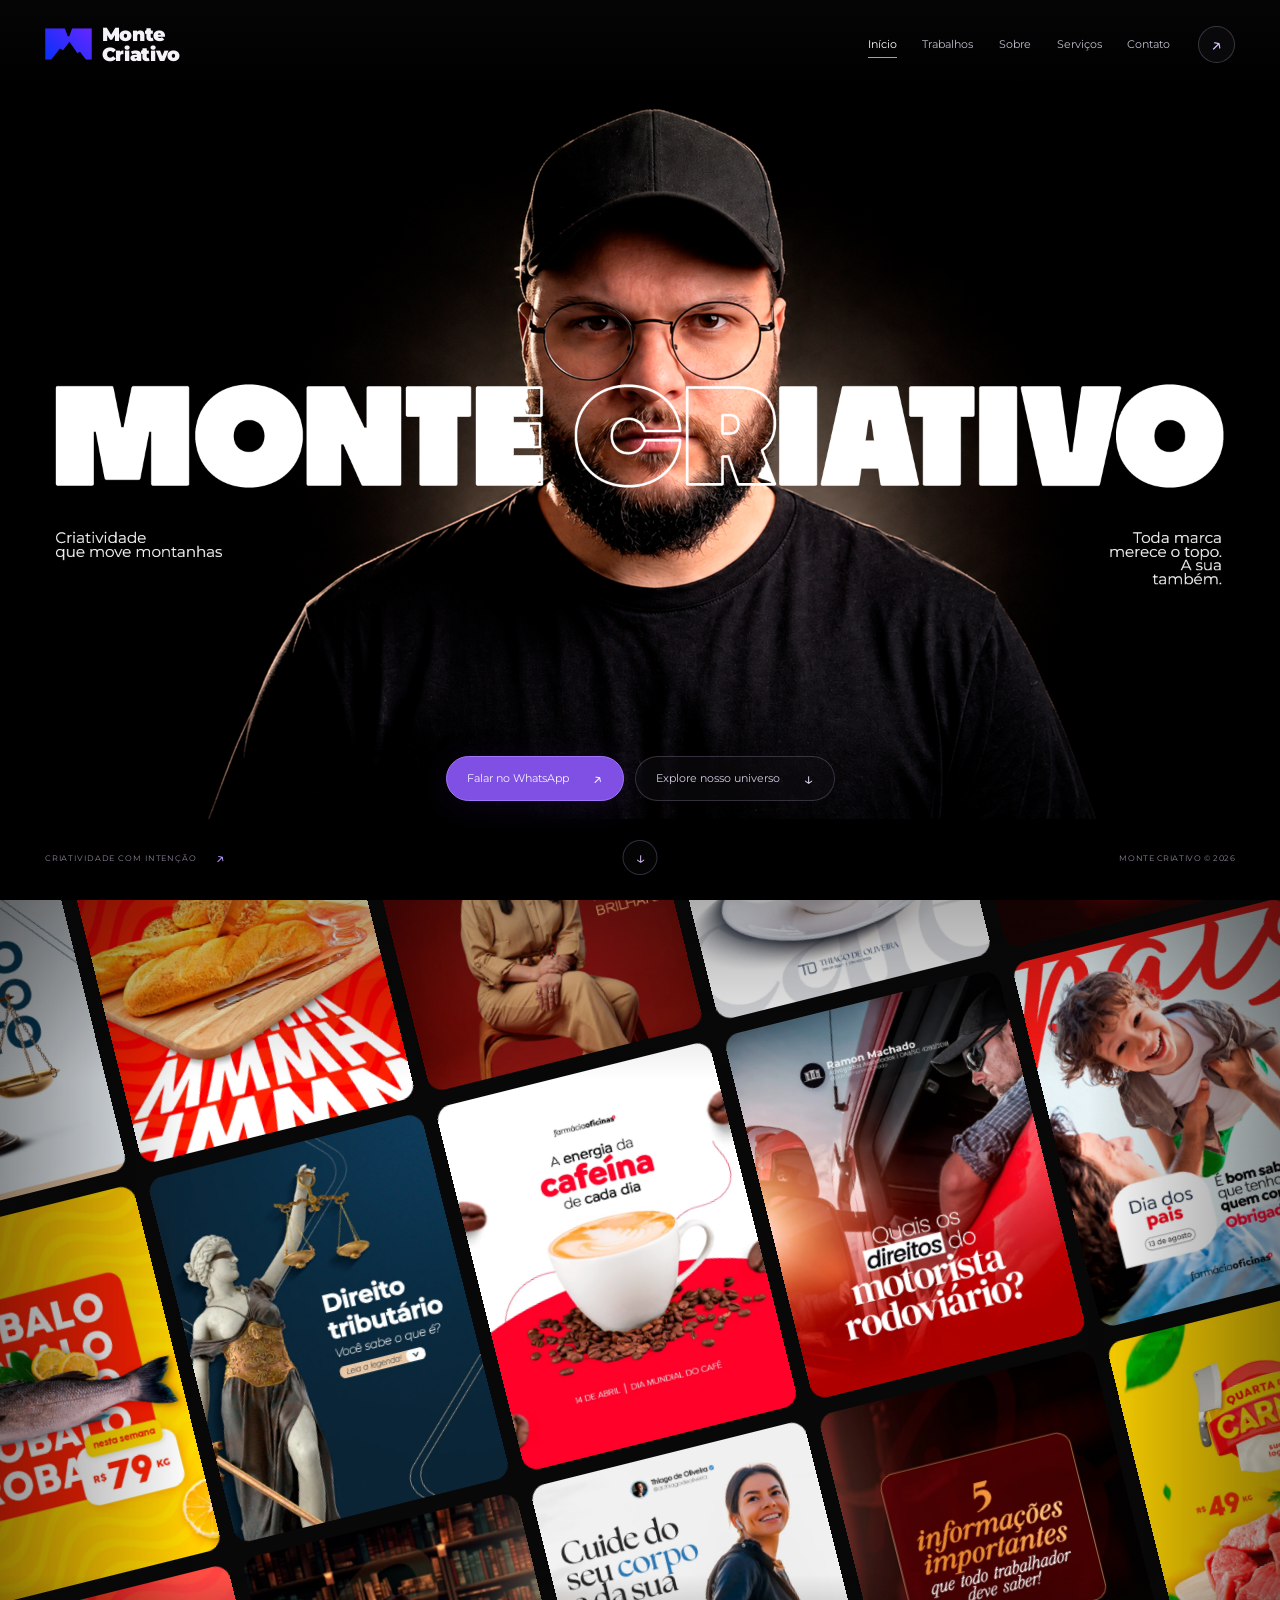
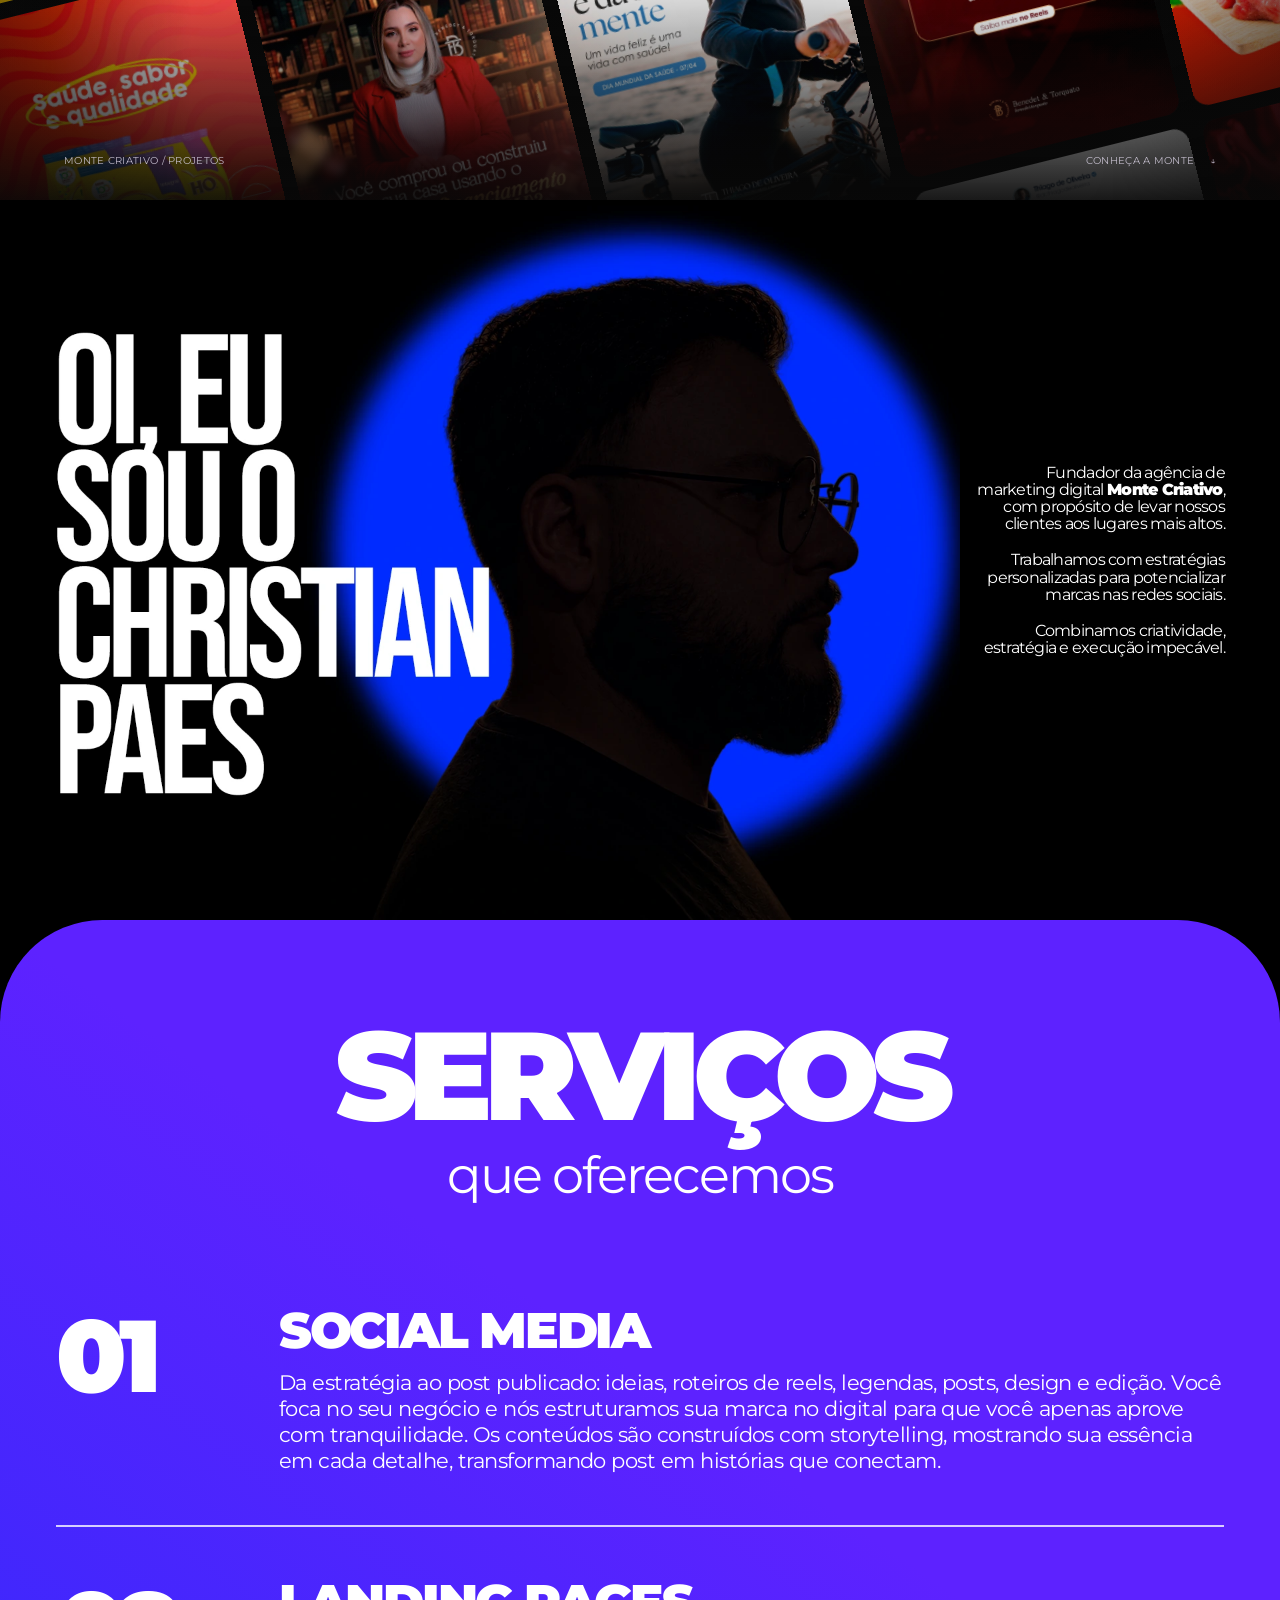
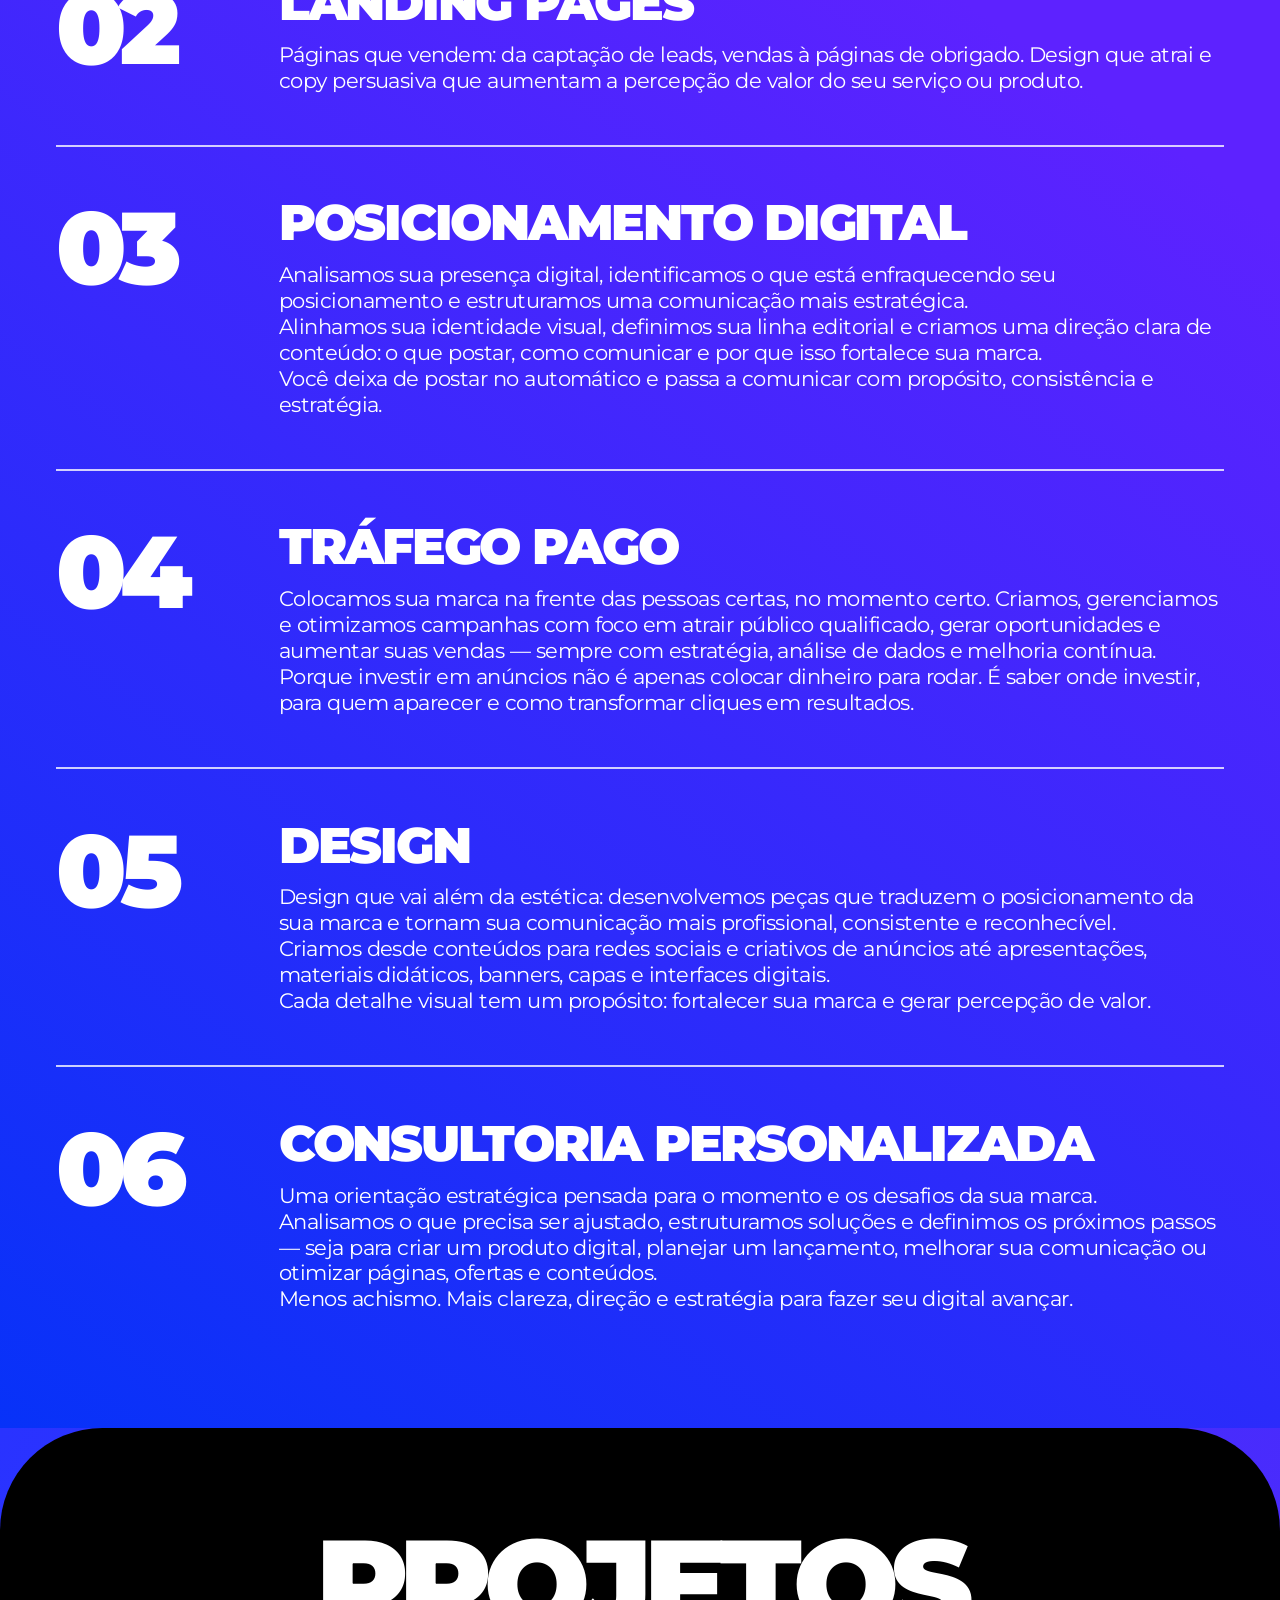
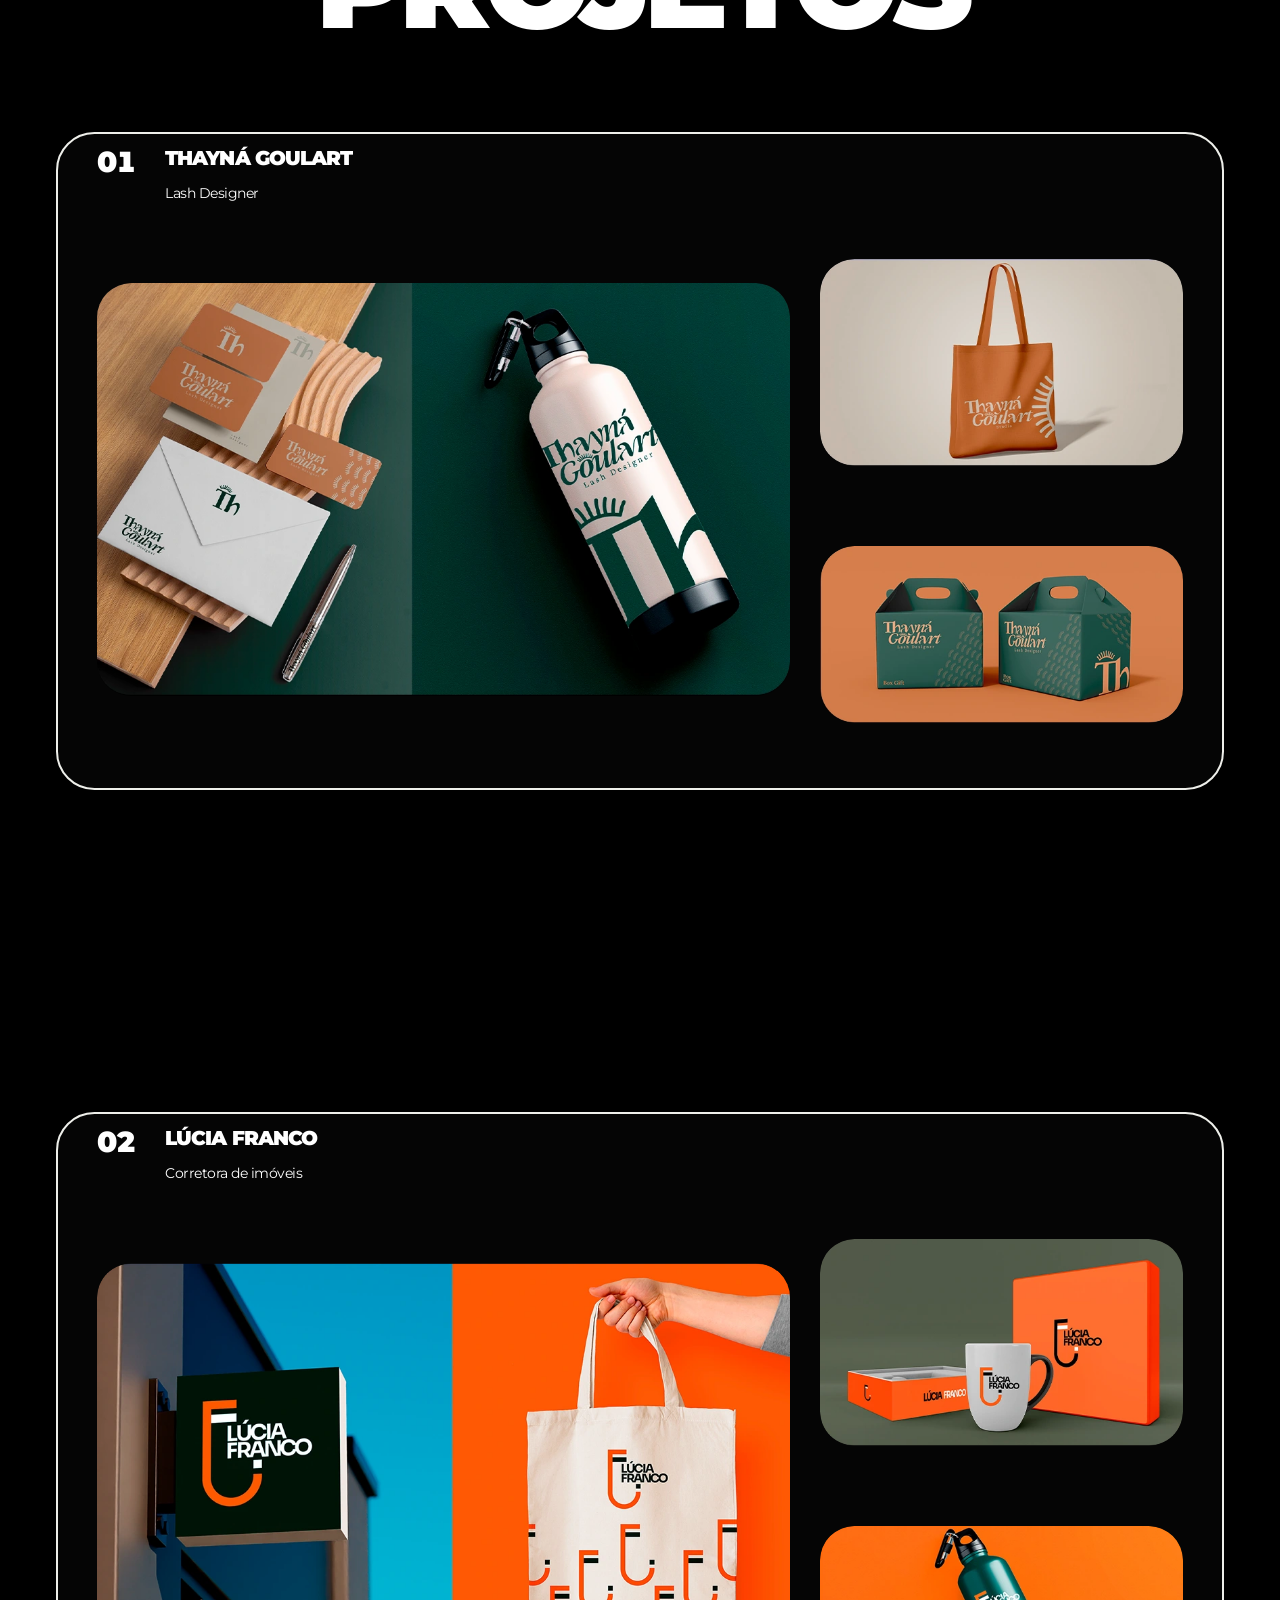
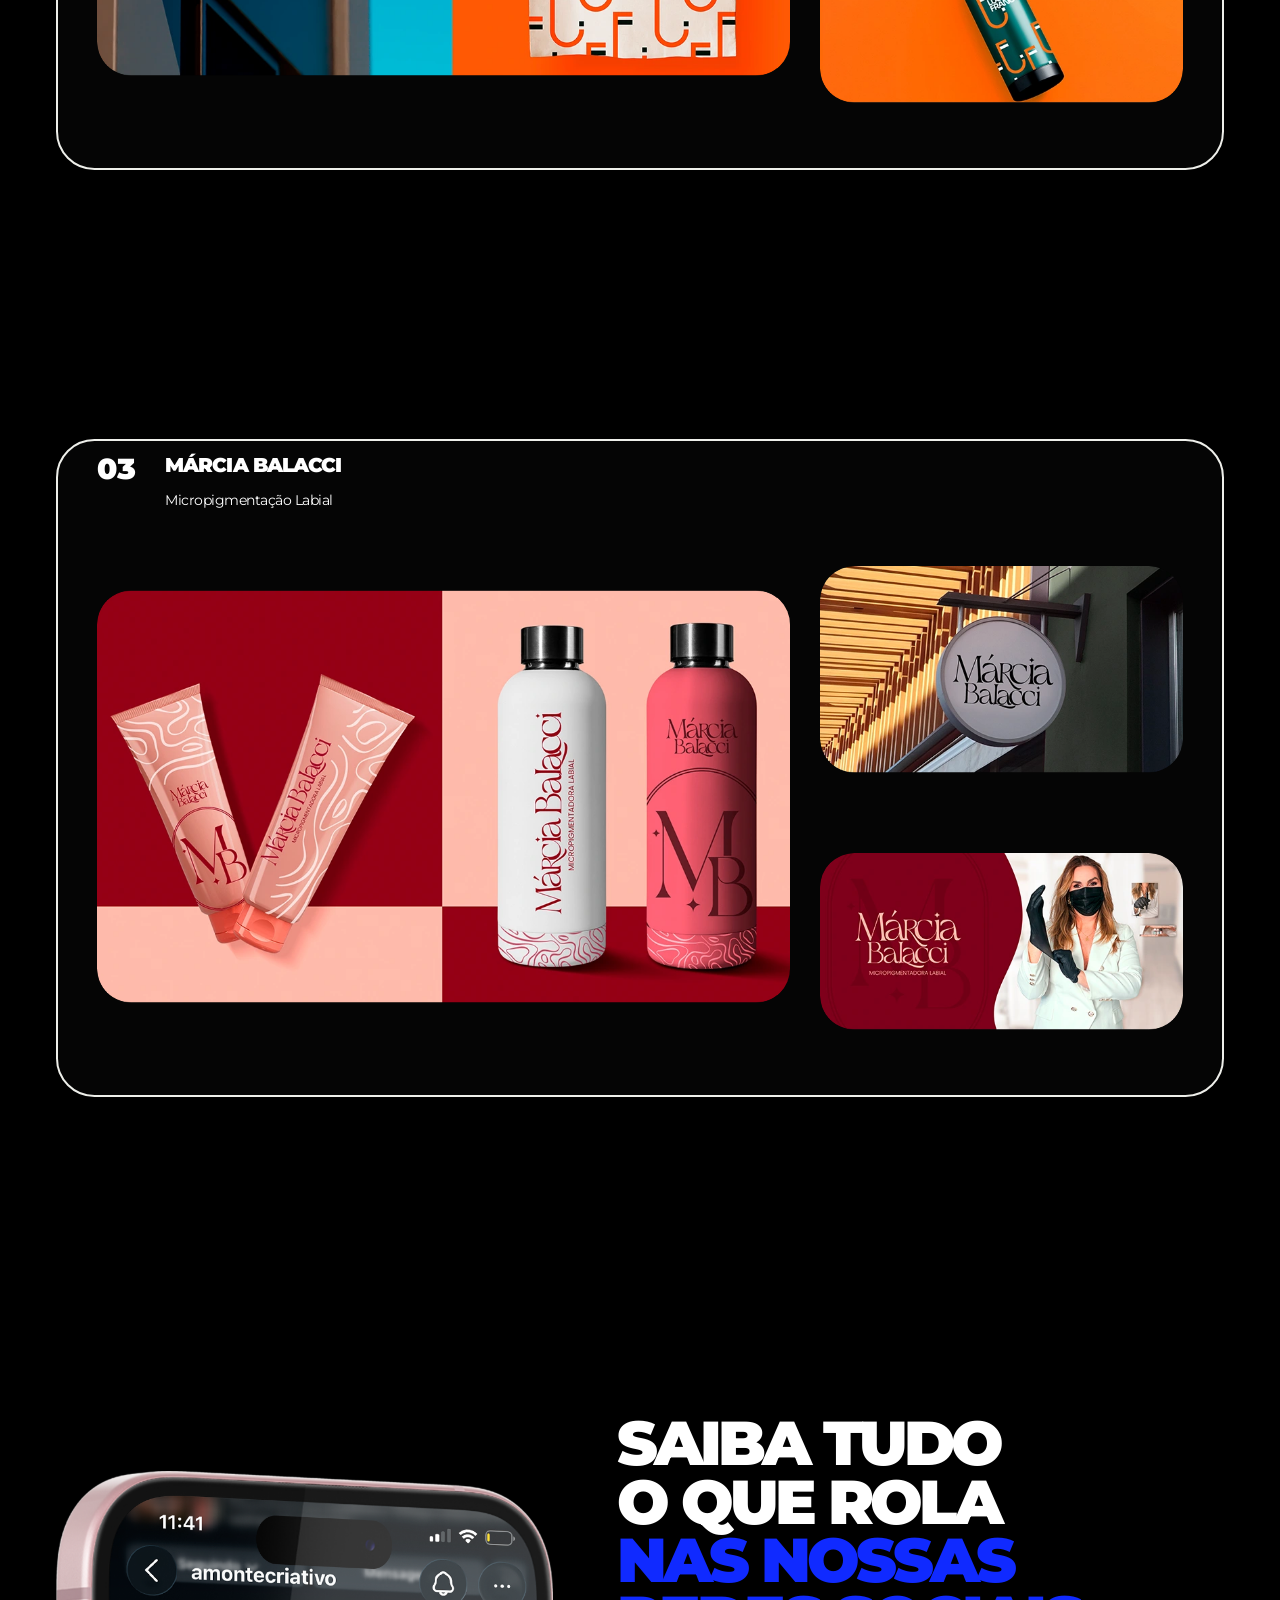
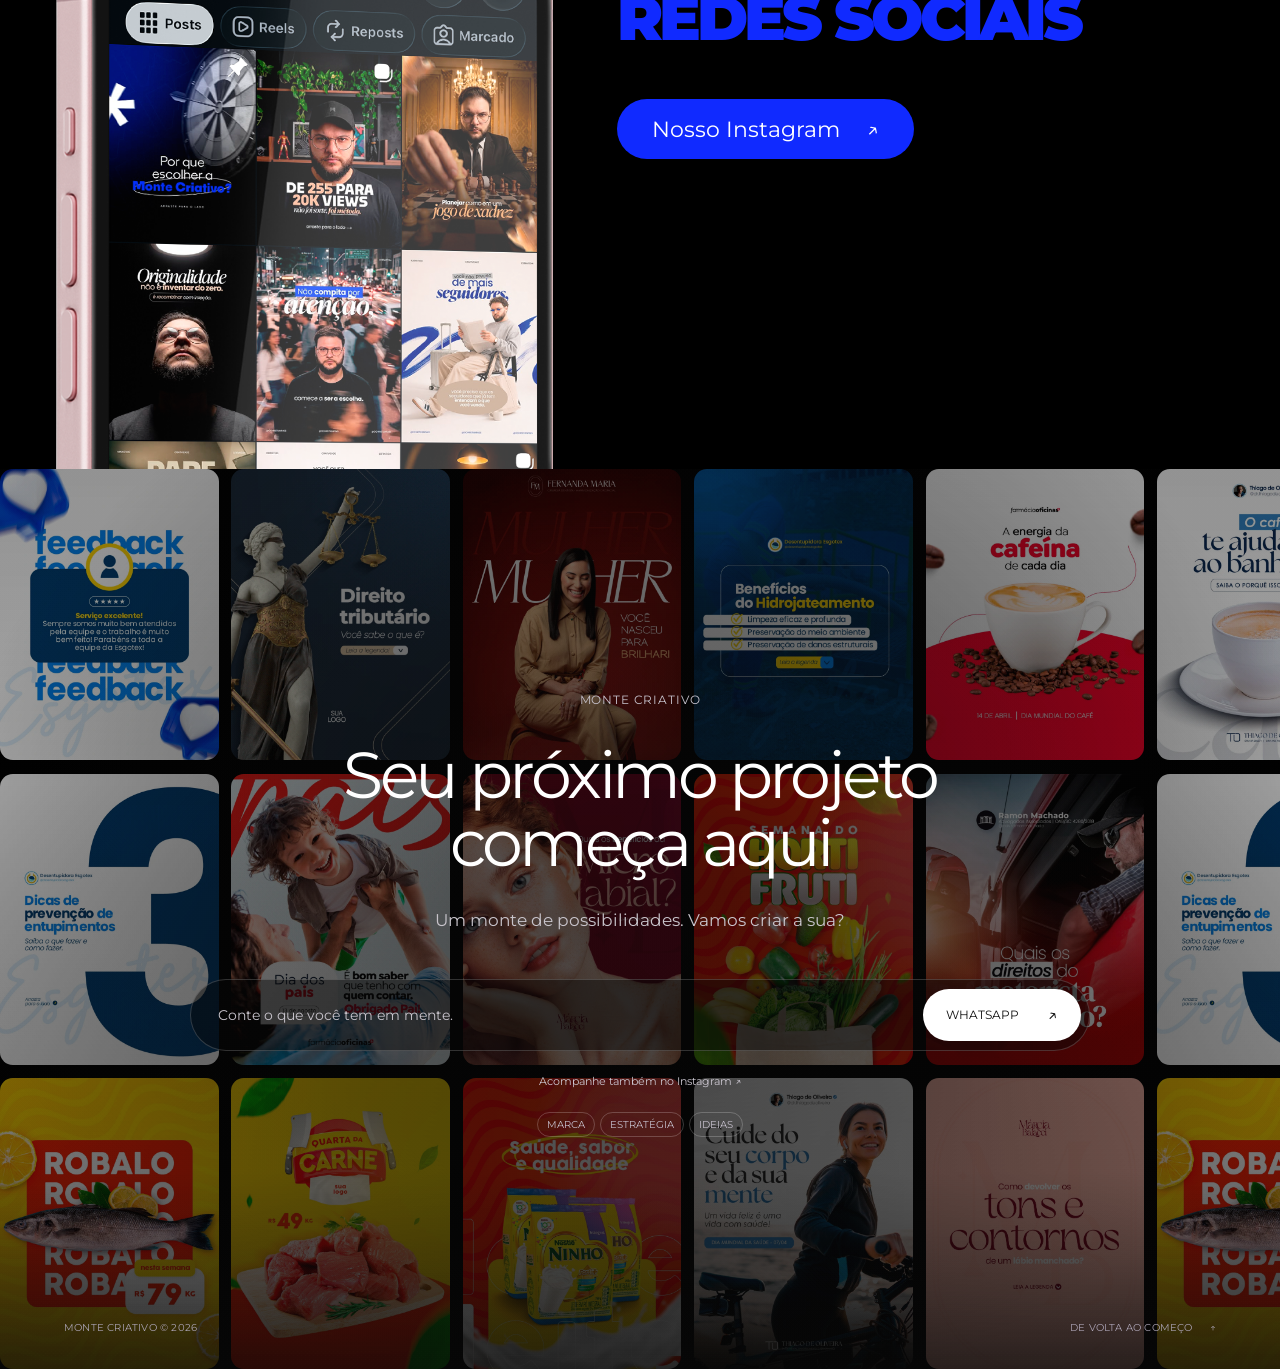
==== index.html @ 4cdd602a "Ajusta apenas cards de projetos no mobile" ====
<!doctype html>
<html lang="pt-BR" class="on-landing">
<head>
  <meta charset="utf-8">
  <meta name="viewport" content="width=device-width, initial-scale=1">
  <meta name="theme-color" content="#080808">
  <meta name="description" content="Monte Criativo. Criatividade com intenção, estratégia em cada movimento. Ideias que transformam atenção em presença de marca.">
  <title>Monte Criativo</title>
  <link rel="canonical" href="https://montecriativo.com.br/">
  <meta property="og:type" content="website">
  <meta property="og:locale" content="pt_BR">
  <meta property="og:site_name" content="Monte Criativo">
  <meta property="og:title" content="Monte Criativo">
  <meta property="og:description" content="Criatividade com intenção, estratégia em cada movimento.">
  <meta property="og:url" content="https://montecriativo.com.br/">
  <meta property="og:image" content="https://montecriativo.com.br/assets/monte-criativo-link.jpg">
  <meta property="og:image:type" content="image/jpeg">
  <meta property="og:image:width" content="8000">
  <meta property="og:image:height" content="4500">
  <meta property="og:image:alt" content="Logo da Monte Criativo em azul e branco sobre fundo preto.">
  <meta name="twitter:card" content="summary_large_image">
  <meta name="twitter:title" content="Monte Criativo">
  <meta name="twitter:description" content="Criatividade com intenção, estratégia em cada movimento.">
  <meta name="twitter:image" content="https://montecriativo.com.br/assets/monte-criativo-link.jpg">
  <link rel="icon" href="assets/monte-favicon.svg" type="image/svg+xml" sizes="any">
  <link rel="preload" href="assets/fonts/montserrat-regular.ttf" as="font" type="font/ttf" crossorigin>
  <link rel="preload" href="assets/fonts/noka-logo-bold.otf" as="font" type="font/otf" crossorigin>
  <link rel="preload" href="assets/hero atualizado.png" as="image" media="(min-width: 761px)">
  <link rel="preload" href="assets/hero-mobile-hd.webp" as="image" type="image/webp" media="(max-width: 760px)">
  <link rel="stylesheet" href="fonts.css">
  <link rel="stylesheet" href="styles.css">
  <link rel="stylesheet" href="landing.css">
  <link rel="stylesheet" href="portfolio.css">
  <link rel="stylesheet" href="reference-layout.css?v=20260925-cards">
  <script type="module" src="script.js"></script>
</head>
<body>
  <a class="skip-link" href="#contato" data-story-link>Pular para o contato</a>
  <header class="header">
    <a class="brand" href="#inicio" data-story-link aria-label="Monte Criativo — início">
      <span class="brand-mark" aria-hidden="true"></span><span class="brand-name">Monte<span class="brand-second">Criativo</span></span>
    </a>
    <nav class="header-nav" aria-label="Navegação principal">
      <a href="#inicio" data-story-link data-main-nav="inicio" aria-current="location">Início</a>
      <a href="#portfolio" data-story-link data-main-nav="portfolio">Trabalhos</a>
      <a href="#sobre" data-story-link data-main-nav="sobre">Sobre</a>
      <a href="#servicos" data-story-link data-main-nav="servicos">Serviços</a>
      <a href="#contato" data-story-link data-main-nav="contato">Contato</a>
    </nav>
    <a class="header-contact" href="#contato" data-story-link aria-label="Conversar com a Monte Criativo"><span aria-hidden="true">↗</span></a>
  </header>
  <main id="conteudo">
    <section class="landing" id="inicio" aria-labelledby="intro-title">
      <div class="landing-scene" aria-hidden="true"><div class="scene-drift"><picture><source media="(max-width: 760px)" srcset="assets/hero-mobile-hd.webp" type="image/webp" width="853" height="1844"><img class="scene-image" src="assets/hero atualizado.png" alt="" width="1671" height="941" fetchpriority="high" decoding="async"></picture></div></div>
      <div class="landing-content">
        <p class="hero-eyebrow">ESTÚDIO CRIATIVO · UM NOVO OLHAR</p>
        <h1 id="intro-title" class="hero-name"><span>Monte</span> <span>Criativo</span></h1>
        <p class="hero-tagline"><em>Criatividade que move montanhas.</em></p>
        <div class="hero-actions"><a class="whatsapp-cta" data-whatsapp href="https://wa.me/554896270524" target="_blank" rel="noopener noreferrer">Falar no WhatsApp <span aria-hidden="true">↗</span></a><a class="hero-work-link" href="#portfolio" data-story-link>Explore nosso universo <span aria-hidden="true">↓</span></a></div>
      </div>
      <div class="hero-footer"><a class="studio-link" href="#sobre" data-story-link>CRIATIVIDADE COM INTENÇÃO <span aria-hidden="true">↗</span></a><a class="hero-scroll" href="#portfolio" data-story-link aria-label="Rolar para os trabalhos"><span aria-hidden="true">↓</span></a><span class="hero-copyright">MONTE CRIATIVO © <span data-year>2026</span></span></div>
    </section>
        <section class="portfolio" id="portfolio" aria-labelledby="portfolio-title">
          <h2 class="portfolio-title" id="portfolio-title">Um monte de projetos.</h2>
          <ul class="portfolio-source" aria-label="Artes criadas pela Monte Criativo">
            <li><img src="assets/portfolio/01.webp" alt="Arte sobre direitos, com balança dourada e tipografia azul." width="720" height="960" loading="lazy" decoding="async"></li>
            <li><img src="assets/portfolio/07.webp" alt="Campanha de alimentos com salgados sobre fundo laranja." width="720" height="960" loading="lazy" decoding="async"></li>
            <li><img src="assets/portfolio/14.webp" alt="Campanha para mulheres com retrato e composição em vinho e bege." width="720" height="960" loading="lazy" decoding="async"></li>
            <li><img src="assets/portfolio/12.webp" alt="Conteúdo de saúde sobre café, com xícara em fundo branco." width="720" height="960" loading="lazy" decoding="async"></li>
            <li><img src="assets/portfolio/04.webp" alt="Peça de advocacia bancária em vermelho e dourado." width="720" height="960" loading="lazy" decoding="async"></li>
            <li><img src="assets/portfolio/08.webp" alt="Campanha de robalo com peixe e limões em fundo amarelo." width="720" height="960" loading="lazy" decoding="async"></li>
            <li><img src="assets/portfolio/03.webp" alt="Arte de direito tributário com a estátua da Justiça." width="720" height="960" loading="lazy" decoding="async"></li>
            <li><img src="assets/portfolio/15.webp" alt="Campanha do Dia Mundial do Café em vermelho e branco." width="720" height="960" loading="lazy" decoding="async"></li>
            <li><img src="assets/portfolio/11.webp" alt="Peça sobre direitos do motorista rodoviário." width="720" height="960" loading="lazy" decoding="async"></li>
            <li><img src="assets/portfolio/16.webp" alt="Campanha de Dia dos Pais com pai e filho." width="720" height="960" loading="lazy" decoding="async"></li>
            <li><img src="assets/portfolio/09.webp" alt="Campanha de produtos lácteos em amarelo e laranja." width="720" height="960" loading="lazy" decoding="async"></li>
            <li><img src="assets/portfolio/05.webp" alt="Conteúdo jurídico sobre financiamento habitacional, com retrato de advogada." width="720" height="960" loading="lazy" decoding="async"></li>
            <li><img src="assets/portfolio/13.webp" alt="Campanha de saúde com mulher de bicicleta e tipografia azul." width="720" height="960" loading="lazy" decoding="async"></li>
            <li><img src="assets/portfolio/06.webp" alt="Conteúdo sobre direitos trabalhistas em vinho e dourado." width="720" height="960" loading="lazy" decoding="async"></li>
            <li><img src="assets/portfolio/10.webp" alt="Campanha de açougue com cortes de carne em fundo amarelo." width="720" height="960" loading="lazy" decoding="async"></li>
            <li><img src="assets/portfolio/02.webp" alt="Conteúdo jurídico sobre partilha de bens em fundo azul escuro." width="720" height="960" loading="lazy" decoding="async"></li>
          </ul>
          <div class="portfolio-wall" aria-hidden="true"></div>
          <footer><span>MONTE CRIATIVO / PROJETOS</span><div class="portfolio-tools"><a href="#sobre" data-story-link>CONHEÇA A MONTE <span aria-hidden="true">↓</span></a></div></footer>
        </section>
    <section class="about" id="sobre" aria-labelledby="about-title">
      <h2 class="sr-only" id="about-title">Oi, eu sou o Christian Paes.</h2>
      <div class="about-art" data-reveal>
        <div class="about-photo">
          <img src="assets/christian-sem-texto.webp" width="1448" height="1086" alt="Christian Paes de perfil, com um círculo azul ao fundo." loading="lazy" decoding="async">
          <svg class="about-original-photo" viewBox="0 0 1440 1080" aria-hidden="true" focusable="false">
            <defs>
              <filter id="about-mask-edge" x="-5%" y="-5%" width="110%" height="110%"><feGaussianBlur stdDeviation="3"/></filter>
              <mask id="about-photo-only" maskUnits="userSpaceOnUse" x="0" y="0" width="1440" height="1080" style="mask-type: luminance">
                <rect width="1440" height="1080" fill="white"/>
                <g fill="black" filter="url(#about-mask-edge)">
                  <rect x="68" y="180" width="392" height="369"/>
                  <rect x="68" y="539" width="682" height="188"/>
                  <rect x="68" y="716" width="350" height="191"/>
                </g>
              </mask>
            </defs>
            <image href="assets/christian-apresentacao.webp" width="1440" height="1080" mask="url(#about-photo-only)"/>
          </svg>
        </div>
        <img class="about-headline" src="assets/christian-apresentacao.webp" width="1440" height="1080" alt="" aria-hidden="true" loading="lazy" decoding="async">
      </div>
      <div class="about-copy" data-reveal>
        <p>Fundador da agência de marketing digital <strong>Monte Criativo</strong>, com propósito de levar nossos clientes aos lugares mais altos.</p>
        <p>Trabalhamos com estratégias personalizadas para potencializar marcas nas redes sociais.</p>
        <p>Combinamos criatividade, estratégia e execução impecável.</p>
      </div>
    </section>
    <section class="services" id="servicos" aria-labelledby="services-title">
      <h2 class="section-title" id="services-title" data-reveal>SERVIÇOS</h2>
      <p class="services-subtitle" data-reveal>que oferecemos</p>
      <ol class="service-list">
        <li class="service" data-reveal><span class="service-number" aria-hidden="true">01</span><div><h3>Social Media</h3><p>Da estratégia ao post publicado: ideias, roteiros de reels, legendas, posts, design e edição. Você foca no seu negócio e nós estruturamos sua marca no digital para que você apenas aprove com tranquilidade. Os conteúdos são construídos com storytelling, mostrando sua essência em cada detalhe, transformando post em histórias que conectam.</p></div></li>
        <li class="service" data-reveal><span class="service-number" aria-hidden="true">02</span><div><h3>Landing Pages</h3><p>Páginas que vendem: da captação de leads, vendas à páginas de obrigado. Design que atrai e copy persuasiva que aumentam a percepção de valor do seu serviço ou produto.</p></div></li>
        <li class="service" data-reveal><span class="service-number" aria-hidden="true">03</span><div><h3>Posicionamento Digital</h3><p>Analisamos sua presença digital, identificamos o que está enfraquecendo seu posicionamento e estruturamos uma comunicação mais estratégica.</p><p>Alinhamos sua identidade visual, definimos sua linha editorial e criamos uma direção clara de conteúdo: o que postar, como comunicar e por que isso fortalece sua marca.</p><p>Você deixa de postar no automático e passa a comunicar com propósito, consistência e estratégia.</p></div></li>
        <li class="service" data-reveal><span class="service-number" aria-hidden="true">04</span><div><h3>Tráfego Pago</h3><p>Colocamos sua marca na frente das pessoas certas, no momento certo. Criamos, gerenciamos e otimizamos campanhas com foco em atrair público qualificado, gerar oportunidades e aumentar suas vendas — sempre com estratégia, análise de dados e melhoria contínua.</p><p>Porque investir em anúncios não é apenas colocar dinheiro para rodar. É saber onde investir, para quem aparecer e como transformar cliques em resultados.</p></div></li>
        <li class="service" data-reveal><span class="service-number" aria-hidden="true">05</span><div><h3>Design</h3><p>Design que vai além da estética: desenvolvemos peças que traduzem o posicionamento da sua marca e tornam sua comunicação mais profissional, consistente e reconhecível.</p><p>Criamos desde conteúdos para redes sociais e criativos de anúncios até apresentações, materiais didáticos, banners, capas e interfaces digitais.</p><p>Cada detalhe visual tem um propósito: fortalecer sua marca e gerar percepção de valor.</p></div></li>
        <li class="service" data-reveal><span class="service-number" aria-hidden="true">06</span><div><h3>Consultoria Personalizada</h3><p>Uma orientação estratégica pensada para o momento e os desafios da sua marca.</p><p>Analisamos o que precisa ser ajustado, estruturamos soluções e definimos os próximos passos — seja para criar um produto digital, planejar um lançamento, melhorar sua comunicação ou otimizar páginas, ofertas e conteúdos.</p><p>Menos achismo. Mais clareza, direção e estratégia para fazer seu digital avançar.</p></div></li>
      </ol>
    </section>
    <div class="projects-wrap">
      <section class="projects" id="projetos" aria-labelledby="projects-title">
        <h2 class="section-title" id="projects-title" data-reveal>PROJETOS</h2>
        <div class="project-stack">
        <article class="project-case" aria-labelledby="thayna-title">
          <header class="project-heading"><span class="project-number" aria-hidden="true">01</span><div><h3 id="thayna-title">THAYNÁ GOULART</h3><p>Lash Designer</p></div></header>
          <div class="project-images">
            <img class="project-main-image" src="assets/thayna-identidade.webp" width="1024" height="610" alt="Identidade visual Thayná Goulart aplicada em cartões, papelaria e garrafa, em verde e terracota." loading="lazy" decoding="async">
            <div class="project-side-images"><img src="assets/thayna-sacola.webp" width="537" height="306" alt="Sacola terracota com a marca Thayná Goulart." loading="lazy" decoding="async"><img src="assets/thayna-embalagens.webp" width="537" height="263" alt="Embalagens verdes com a identidade visual Thayná Goulart." loading="lazy" decoding="async"></div>
          </div>
        </article>
        <article class="project-case" aria-labelledby="lucia-title">
          <header class="project-heading"><span class="project-number" aria-hidden="true">02</span><div><h3 id="lucia-title">LÚCIA FRANCO</h3><p>Corretora de imóveis</p></div></header>
          <div class="project-images">
            <img class="project-main-image" src="assets/lucia-identidade.webp" width="1024" height="610" alt="Identidade visual Lúcia Franco em uma fachada e ecobag, com monograma em laranja, preto e branco." loading="lazy" decoding="async">
            <div class="project-side-images"><img src="assets/lucia-papelaria.webp" width="537" height="306" alt="Caneca, caixa e caderno com a marca Lúcia Franco." loading="lazy" decoding="async"><img src="assets/lucia-garrafa.webp" width="537" height="263" alt="Garrafa verde com o monograma Lúcia Franco sobre fundo laranja." loading="lazy" decoding="async"></div>
          </div>
        </article>
        <article class="project-case" id="projeto-marcia" aria-labelledby="marcia-title">
          <header class="project-heading">
            <span class="project-number" aria-hidden="true">03</span>
            <div><h3 id="marcia-title">MÁRCIA BALACCI</h3><p>Micropigmentação Labial</p></div>
          </header>
          <div class="project-images">
            <img class="project-main-image" src="assets/marcia-mockups.webp" width="1024" height="610" alt="Identidade visual Márcia Balacci em embalagens e garrafas, com monograma e composição em vinho e rosa." loading="lazy" decoding="async">
            <div class="project-side-images">
              <img src="assets/marcia-placa.webp" width="537" height="306" alt="Marca Márcia Balacci aplicada na placa circular de uma fachada." loading="lazy" decoding="async">
              <img src="assets/marcia-marca.webp" width="537" height="263" alt="Marca e retrato de Márcia Balacci, profissional de micropigmentação labial." loading="lazy" decoding="async">
            </div>
          </div>
        </article>
        </div>
      </section>
    </div>
    <section class="social" id="redes" aria-labelledby="social-title">
      <figure class="social-phone" data-reveal><img src="assets/redesocial.png?v=20260925" alt="Celular mostrando o perfil amontecriativo no Instagram." width="1920" height="1080" loading="lazy" decoding="async"></figure>
      <div class="social-copy" data-reveal>
        <h2 id="social-title">SAIBA TUDO<br>O QUE ROLA<br><span>NAS NOSSAS<br>REDES SOCIAIS</span></h2>
        <a class="social-instagram" href="https://www.instagram.com/amontecriativo/" target="_blank" rel="noopener noreferrer">Nosso Instagram <span aria-hidden="true">↗</span></a>
      </div>
    </section>
    <section class="contact" id="contato" aria-labelledby="contact-title">
          <div class="contact-content">
            <p class="eyebrow">MONTE CRIATIVO</p>
            <h2 id="contact-title">Seu próximo projeto<br>começa aqui</h2>
            <p>Um monte de possibilidades. Vamos criar a sua?</p>
            <form class="contact-bar" id="contact-form">
              <label class="sr-only" for="project-message">Conte o que você tem em mente</label>
              <input id="project-message" name="message" type="text" placeholder="Conte o que você tem em mente." maxlength="2000" autocomplete="off">
              <button type="submit" disabled>WHATSAPP <span aria-hidden="true">↗</span></button>
            </form>
            <p class="contact-feedback" id="contact-feedback" role="status" hidden>O WhatsApp ainda não está disponível. Você pode falar com a gente pelo <a href="https://www.instagram.com/amontecriativo/" target="_blank" rel="noopener noreferrer">Instagram</a>.</p>
            <a class="instagram-link" href="https://www.instagram.com/amontecriativo/" target="_blank" rel="noopener noreferrer">Acompanhe também no Instagram ↗</a>
            <nav class="contact-tags" aria-label="Explore a Monte Criativo"><a href="#projetos" data-story-link>MARCA</a><a href="#servicos" data-story-link>ESTRATÉGIA</a><a href="#portfolio" data-story-link>IDEIAS</a></nav>
          </div>
      <ul class="portfolio-source" aria-label="Seleção de artes da Monte Criativo para o contato">
        <li><img src="assets/contact-gallery/01-hortifruti.webp" alt="Campanha Semana do Hortifruti, com frutas e verduras em fundo laranja." width="720" height="900" loading="lazy" decoding="async"></li>
        <li><img src="assets/contact-gallery/02-microlabial.webp" alt="Arte de Márcia Balacci sobre os benefícios da micropigmentação labial, com retrato em fundo vinho." width="720" height="900" loading="lazy" decoding="async"></li>
        <li><img src="assets/contact-gallery/03-direito-tributario.webp" alt="Arte sobre direito tributário com a estátua da Justiça em fundo azul escuro." width="720" height="900" loading="lazy" decoding="async"></li>
        <li><img src="assets/contact-gallery/05-prevencao.webp" alt="Arte da Esgotex com três dicas de prevenção de entupimentos, em azul e branco." width="720" height="960" loading="lazy" decoding="async"></li>
        <li><img src="assets/portfolio/08.webp" alt="Campanha de robalo com peixe e limões em fundo amarelo." width="720" height="960" loading="lazy" decoding="async"></li>
        <li><img src="assets/contact-gallery/04-tons-contornos.webp" alt="Arte de Márcia Balacci sobre devolver os tons e contornos dos lábios, em fundo rosa." width="720" height="900" loading="lazy" decoding="async"></li>
        <li><img src="assets/portfolio/14.webp" alt="Campanha para mulheres com retrato e composição em vinho e bege." width="720" height="960" loading="lazy" decoding="async"></li>
        <li><img src="assets/contact-gallery/06-feedback.webp" alt="Depoimento de cliente da Esgotex com avaliação de cinco estrelas, em azul e branco." width="720" height="960" loading="lazy" decoding="async"></li>
        <li><img src="assets/portfolio/09.webp" alt="Campanha de produtos lácteos em amarelo e laranja." width="720" height="960" loading="lazy" decoding="async"></li>
        <li><img src="assets/portfolio/12.webp" alt="Conteúdo de saúde sobre café, com xícara em fundo branco." width="720" height="960" loading="lazy" decoding="async"></li>
        <li><img src="assets/portfolio/15.webp" alt="Campanha do Dia Mundial do Café em vermelho e branco." width="720" height="960" loading="lazy" decoding="async"></li>
        <li><img src="assets/contact-gallery/07-hidrojateamento.webp" alt="Arte da Esgotex sobre os benefícios do hidrojateamento, em azul e amarelo." width="720" height="960" loading="lazy" decoding="async"></li>
        <li><img src="assets/portfolio/10.webp" alt="Campanha de açougue com cortes de carne em fundo amarelo." width="720" height="960" loading="lazy" decoding="async"></li>
        <li><img src="assets/portfolio/13.webp" alt="Campanha de saúde com mulher de bicicleta e tipografia azul." width="720" height="960" loading="lazy" decoding="async"></li>
        <li><img src="assets/portfolio/16.webp" alt="Campanha de Dia dos Pais com pai e filho." width="720" height="960" loading="lazy" decoding="async"></li>
        <li><img src="assets/portfolio/11.webp" alt="Peça sobre direitos do motorista rodoviário." width="720" height="960" loading="lazy" decoding="async"></li>
      </ul>
      <div class="portfolio-wall" aria-hidden="true"></div>
      <footer><span>MONTE CRIATIVO © <span data-year>2026</span></span><div class="portfolio-tools"><a href="#inicio" data-story-link>DE VOLTA AO COMEÇO <span aria-hidden="true">↑</span></a></div></footer>
    </section>
  </main>
</body>
</html>
---- fonts.css ----
@font-face {
  font-family: 'Montserrat';
  src: url('assets/fonts/montserrat-regular.ttf') format('truetype');
  font-style: normal;
  font-weight: 400;
  font-display: swap;
}
@font-face {
  font-family: 'Montserrat';
  src: url('assets/fonts/montserrat-medium.ttf') format('truetype');
  font-style: normal;
  font-weight: 500;
  font-display: swap;
}
@font-face {
  font-family: 'Cormorant Garamond';
  src: url('assets/fonts/cormorant-garamond-italic.ttf') format('truetype');
  font-style: italic;
  font-weight: 400;
  font-display: swap;
}
@font-face {
  font-family: 'Montserrat';
  src: url('assets/fonts/montserrat-black.ttf') format('truetype');
  font-style: normal;
  font-weight: 900;
  font-display: swap;
}
/* Noka Bold glyphs embedded in the supplied LOGO REAL.pdf, for the name only. */
@font-face {
  font-family: 'Noka Logo';
  src: url('assets/fonts/noka-logo-bold.otf') format('opentype');
  font-weight: 700;
  font-style: normal;
  font-display: swap;
  unicode-range: U+0043, U+004D, U+0061, U+0065, U+0069, U+006E-006F, U+0072, U+0074, U+0076;
}
---- styles.css ----
:root {
  color-scheme: dark;
  --paper: #f2f2ec;
  --black: #080808;
  --muted: #a5a59e;
  --purple: #7654ff;
  --page: clamp(24px, 5vw, 88px);
}
* { box-sizing: border-box; }
/* Clip sideways overflow without creating a scroll container around sticky cards. */
html { scroll-behavior: smooth; scroll-padding-top: 95px; overflow-x: clip; overscroll-behavior-x: none; }
body { margin: 0; background: var(--black); color: var(--paper); font-family: 'Montserrat', Arial, sans-serif; -webkit-font-smoothing: antialiased; overflow-x: clip; touch-action: pan-y pinch-zoom; }
figure, h1, h2, p { margin: 0; }
a { color: inherit; text-decoration: none; }
img { display: block; width: 100%; height: 100%; object-fit: cover; }
a:focus-visible { outline: 2px solid #aa97ff; outline-offset: 6px; }
::selection { background: var(--purple); color: white; }
.skip-link { position: fixed; left: 20px; top: 15px; z-index: 100; padding: 14px 20px; background: white; color: black; transform: translateY(-160%); }
.skip-link:focus { transform: none; }
.header { position: fixed; inset: 0 0 auto; height: 96px; z-index: 30; padding: 0 var(--page); display: flex; align-items: center; justify-content: space-between; background: linear-gradient(#080808ed, #08080800); pointer-events: none; }
.header a, .header nav { pointer-events: auto; }
.brand { display: flex; align-items: center; gap: 13px; font-family: 'Noka', 'Montserrat', sans-serif; font-size: 17px; font-weight: 500; line-height: .92; letter-spacing: -.045em; }
.brand strong { font-weight: 400; }
.brand-mark { width: 36px; height: 30px; background: url('assets/logo.jpg') center / 255% auto no-repeat; }
.switcher { position: absolute; left: 50%; transform: translateX(-50%); display: flex; gap: 3px; padding: 4px; background: #151515; border: 1px solid #292929; border-radius: 40px; }
.switcher a { border-radius: 30px; padding: 9px 17px; color: #a3a39a; font-size: 12px; transition: background .2s, color .2s; }
.switcher a[aria-current] { background: var(--paper); color: #111; }
.header-contact { display: flex; align-items: center; gap: 20px; font-size: 12px; }
.header-contact > span:last-child { font-size: 21px; }
.pill { display: inline-flex; align-items: center; gap: 22px; border-radius: 30px; padding: 11px 17px; background: var(--paper); color: #111; font-size: 12px; }
.eyebrow { font-size: 12px; font-weight: 400; line-height: 1.4; letter-spacing: .08em; color: #b7b7af; }
.eyebrow > span { color: #a18bff; }
.story-panel { position: relative; min-height: 100svh; padding: 150px var(--page) 90px; overflow: hidden; }
.landing { min-height: 100svh; display: flex; flex-direction: column; padding: 150px var(--page) 42px; }
.landing-topline, .landing-bottom { display: flex; align-items: center; justify-content: space-between; gap: 28px; font-size: 10px; letter-spacing: .06em; color: #aaa99f; }
.landing-topline { padding-bottom: 28px; border-bottom: 1px solid #272724; }
.landing-body { display: grid; grid-template-columns: 1.5fr 1fr; align-items: center; gap: 5%; flex: 1; padding: 50px 0 65px; }
.wordmark { margin: 0; font-family: 'Noka', 'Montserrat', sans-serif; font-size: clamp(84px, 13.6vw, 230px); font-weight: 500; letter-spacing: -.07em; line-height: .95; }
.wordmark > span { display: block; }
.wordmark > span:last-child { font-size: .81em; margin-top: .03em; letter-spacing: -.07em; }
.copyright { display: inline-block; font-family: 'Montserrat', sans-serif; font-size: 17px; margin-left: 14px; vertical-align: top; line-height: 2.6; letter-spacing: 0; }
.landing-copy { padding-top: 30px; }
.landing-copy h2 { font-size: clamp(24px, 2.5vw, 42px); line-height: 1.2; font-weight: 400; letter-spacing: -.05em; }
.landing-copy h2 em { font-size: 1.3em; line-height: .98; color: #d6d2ca; }
.landing-copy > p { margin-top: 27px; font-size: 14px; line-height: 1.7; letter-spacing: -.02em; color: var(--muted); }
.whatsapp-cta { display: inline-flex; align-items: center; justify-content: space-between; gap: 35px; min-height: 52px; margin-top: 30px; padding: 14px 23px; border-radius: 40px; background: var(--paper); color: #141414; font-size: 13px; font-weight: 500; transition: background .2s, transform .2s; }
.whatsapp-cta > span:last-child { font-size: 23px; }
.whatsapp-cta[href]:hover { background: white; transform: translateY(-2px); }
[data-whatsapp][aria-disabled="true"] { opacity: .55; cursor: default; }
.landing-bottom { padding-top: 24px; border-top: 1px solid #272724; }
.landing-bottom > a { display: flex; align-items: center; gap: 25px; color: var(--paper); }
.landing-bottom > a > span { font-size: 25px; }
.gallery-intro > h2 { font-size: clamp(54px, 9vw, 150px); font-weight: 400; line-height: .98; letter-spacing: -.065em; margin-top: 75px; }
.gallery-caption { display: flex; align-items: end; justify-content: space-between; gap: 30px; margin-top: 70px; color: var(--muted); font-size: 14px; line-height: 1.5; }
.gallery-caption > span { font-size: 10px; letter-spacing: .05em; }
.gallery-intro > .inline-art { margin-top: 40px; }
.intro-tags, .contact-tags { display: flex; align-items: center; gap: 5px; margin-top: 40px; }
.intro-tags > span, .contact-tags > :is(span, a) { border: 1px solid #484840; border-radius: 40px; padding: 5px 9px; color: #afafa5; font-size: 10px; }
.intro-tags > span:first-child, .contact-tags > span:first-child { border-radius: 50%; width: 27px; height: 27px; padding: 0; display: grid; place-items: center; font-size: 20px; }
.manifesto h2 { font-size: clamp(58px, 9.6vw, 158px); font-weight: 400; line-height: .99; letter-spacing: -.07em; margin-top: 65px; }
em { font-family: 'Cormorant Garamond', Georgia, serif; font-style: italic; font-weight: 400; letter-spacing: -.04em; }
.manifesto-bottom { margin-top: 60px; display: flex; justify-content: space-between; max-width: 80%; font-size: 14px; line-height: 1.4; color: #bcbcb4; }
.chapter { display: grid; grid-template-columns: 1fr .8fr; align-items: center; gap: 6vw; }
.chapter h2 { margin-top: 30px; font-size: clamp(40px, 5.8vw, 90px); line-height: 1.04; font-weight: 400; letter-spacing: -.06em; }
.chapter h2 em { color: #bcbcb5; }
.chapter-description { font-size: 16px; line-height: 1.55; color: var(--muted); margin-top: 28px; }
.inline-art { max-width: 450px; height: auto; aspect-ratio: 3 / 4; border-radius: 15px; }
.instagram-link { display: inline-block; margin-top: 20px; color: #aaa99f; font-size: 11px; }
.contact { isolation: isolate; display: flex; align-items: center; justify-content: center; padding-bottom: 160px; min-height: 100svh; }
.image-wall { position: absolute; inset: 0 -4% 8%; overflow: hidden; z-index: -2; opacity: .43; mask-image: linear-gradient(#000, #000 20%, transparent 90%); -webkit-mask-image: linear-gradient(#000, #000 20%, transparent 90%); }
.image-wall::after { content: ''; position: absolute; inset: 0; background: radial-gradient(ellipse at center, #080808e8 8%, #08080850 70%); }
.wall-row { display: grid; grid-template-columns: repeat(6, 1fr); gap: 12px; height: 27%; margin-bottom: 12px; }
.wall-row:nth-child(2) { margin-left: -8%; margin-right: 8%; }
.wall-row img { min-width: 0; border-radius: 17px; object-position: center 34%; filter: saturate(.75); }
.wall-row:nth-child(2) img { object-position: center 70%; }
.contact-content { width: min(700px, 80%); text-align: center; }
.contact h2 { margin-top: 28px; font-size: clamp(38px, 4.8vw, 76px); line-height: 1.04; letter-spacing: -.055em; font-weight: 400; }
.contact-content > p:not(.eyebrow) { font-size: 16px; line-height: 1.4; color: #b4b4ac; margin-top: 24px; }
.contact-bar { display: flex; justify-content: space-between; align-items: center; gap: 16px; padding: 8px 8px 8px 24px; border: 1px solid #505049; border-radius: 50px; margin-top: 45px; background: #0a0a0a80; text-align: left; }
.contact-bar > span { font-size: 14px; color: #b7b7b0; }
.contact-bar :is(strong, button) { display: flex; align-items: center; gap: 20px; flex-shrink: 0; padding: 13px 18px; border-radius: 30px; background: var(--paper); color: #111; font-weight: 400; font-size: 12px; }
.contact-bar :is(strong, button) span { font-size: 18px; }
.contact-bar:hover { border-color: var(--paper); }
.contact-tags { margin-top: 16px; justify-content: center; }
.contact-tags > span:first-child { background: var(--paper); color: #111; margin-right: 5px; }
.contact footer { position: absolute; bottom: 90px; left: var(--page); right: var(--page); display: flex; justify-content: space-between; gap: 25px; font-size: 11px; color: #98988f; }
.contact footer a > span { margin-left: 14px; }
.floating-gallery, .chapter-nav, .story-status, .story-progress { display: none; }
@media (max-width: 760px) {
  :root { --page: 24px; }
  .header { height: 80px; }
  .brand { font-size: 14px; gap: 8px; }
  .brand-mark { width: 28px; height: 23px; }
  .switcher { left: 58%; }
  .switcher a { font-size: 10px; padding: 8px 12px; }
  .header-contact > span:first-child { display: none; }
  .story-panel { padding-top: 115px; }
  .pill { font-size: 10px; padding: 10px 12px; gap: 12px; }
  .landing { min-height: 100svh; padding-top: 110px; padding-bottom: 28px; }
  .landing-topline { font-size: 8px; padding-bottom: 20px; }
  .landing-topline > span { display: none; }
  .landing-body { grid-template-columns: 1fr; align-items: start; gap: 30px; padding: 40px 0; }
  .wordmark { font-size: clamp(76px, 20vw, 146px); margin: 0; letter-spacing: -.06em; }
  .wordmark > span:last-child { font-size: .84em; margin-top: .02em; }
  .copyright { font-size: 13px; margin-left: 10px; }
  .landing-copy { padding-top: 0; }
  .landing-copy h2 { font-size: clamp(22px, 5.6vw, 33px); }
  .landing-copy > p { font-size: 12px; margin-top: 18px; }
  .whatsapp-cta { margin-top: 23px; min-height: 49px; font-size: 12px; gap: 35px; }
  .landing-bottom { font-size: 8px; padding-top: 18px; }
  .landing-bottom > p, .landing-bottom > span { display: none; }
  .landing-bottom > a { width: 100%; justify-content: space-between; }
  .gallery-intro > h2 { font-size: 11.7vw; }
  .gallery-caption { font-size: 13px; gap: 20px; }
  .manifesto h2 { font-size: 11.2vw; }
  .manifesto-bottom { max-width: 100%; gap: 20px; font-size: 12px; }
  .chapter { grid-template-columns: 1fr; gap: 40px; }
  .chapter h2 { font-size: clamp(38px, 9vw, 65px); }
  .chapter-description { font-size: 15px; }
  .inline-art { width: min(100%, 380px); margin-inline: auto; }
  .contact { min-height: 830px; }
  .contact-content { width: 100%; }
  .contact h2 { font-size: clamp(34px, 8.5vw, 56px); }
  .contact-content > p:not(.eyebrow) { font-size: 14px; }
  .contact-bar { padding-left: 16px; }
  .contact-bar > span { font-size: 12px; line-height: 1.4; }
  .contact-bar :is(strong, button) { font-size: 10px; padding: 12px; gap: 10px; }
  .contact-tags > :is(span, a) { font-size: 9px; padding: 5px 7px; }
  .wall-row { width: 180%; }
  .contact footer { font-size: 9px; }
}
@media (prefers-reduced-motion: reduce) { html { scroll-behavior: auto; } }
---- landing.css ----
﻿/* Monte's own visual identity: a violet brand sculpture in a dark studio. */
.header {
  height: 88px;
  padding: 0 clamp(24px, 3.5vw, 64px);
  gap: 28px;
  color: #f5f2fa;
}
.on-landing .header { background: linear-gradient(#080808a0, transparent); }
.brand { gap: 10px; font-family: 'Noka Logo', 'Montserrat', sans-serif; font-size: 19px; font-weight: 700; line-height: 1; letter-spacing: -.02em; white-space: nowrap; }
.brand-mark { flex-shrink: 0; width: 47px; height: 38px; background: url('assets/monte-symbol.svg') center / contain no-repeat; }
.brand-name { display: flex; flex-direction: column; gap: 1px; }
.brand-second { margin-left: 0; font-weight: 700; }
.header-nav { margin-left: auto; display: flex; align-items: center; gap: 28px; }
.header-nav a { position: relative; font-size: 11px; padding-block: 10px; color: #c2bdce; transition: color .25s; }
.header-nav a::after { content: ''; position: absolute; height: 1px; inset: auto 0 3px; background: #ad8aff; transform: scaleX(0); transform-origin: left; transition: transform .25s; }
.header-nav a:hover, .header-nav a[aria-current] { color: #fff; }
.header-nav a:hover::after, .header-nav a[aria-current]::after { transform: scaleX(1); }
.header-contact { display: grid; place-items: center; width: 37px; height: 37px; border: 1px solid #77708070; border-radius: 50%; color: #d9c8ff; background: #14111870; transition: border-color .25s, background .25s; }
.header-contact:hover { border-color: #a681ff; background: #7950d52b; }
.header-contact > span:last-child { display: block; font-size: 21px; }
.landing {
  --hero-headroom: clamp(96px, 11svh, 124px);
  --pointer-x: 0;
  --pointer-y: 0;
  position: relative;
  isolation: isolate;
  overflow: hidden;
  display: grid;
  align-items: end;
  justify-items: center;
  min-height: max(100dvh, 680px, calc(100vw * 941 / 1671 + var(--hero-headroom) + 48px));
  padding: 110px 24px clamp(92px, 11svh, 128px);
  background: #000;
  color: #f2eef8;
}
.landing-scene { position: absolute; inset: var(--hero-headroom) 0 0; z-index: -2; overflow: hidden; pointer-events: none; }
.scene-drift { display: flex; justify-content: center; align-items: flex-start; width: 100%; height: 100%; }
.scene-drift > picture { display: block; flex-shrink: 0; width: 100%; }
/* Keep the supplied composition intact; the live header replaces its corner logo. */
.scene-image { flex-shrink: 0; width: 100%; height: auto; max-width: 100%; object-fit: contain; object-position: center top; clip-path: polygon(0 15%, 17% 15%, 17% 0, 100% 0, 100% 100%, 0 100%); }
.landing-content { width: min(100%, 1240px); text-align: center; }
.hero-eyebrow { margin-bottom: 14px; font-size: 9px; font-weight: 400; letter-spacing: .2em; line-height: 1.5; color: #bcb1cb; animation: hero-reveal 1s .2s both; }
.landing .hero-name { display: flex; justify-content: center; gap: .2em; font-family: 'Noka Logo', 'Montserrat', sans-serif; font-size: clamp(70px, 8.1vw, 144px); font-weight: 700; line-height: .98; letter-spacing: -.03em; animation: hero-reveal 1.2s .3s both; text-shadow: 0 4px 45px #08080850; }
.hero-tagline { margin-top: 12px; line-height: 1.05; animation: hero-reveal 1.1s .45s both; }
.hero-tagline em { font-size: clamp(32px, 3vw, 49px); letter-spacing: -.025em; color: #cfbce9; }
.hero-actions { display: flex; align-items: center; justify-content: center; flex-wrap: wrap; gap: 11px; margin-top: 27px; animation: hero-reveal 1s .65s both; }
.hero-work-link, .landing .whatsapp-cta { display: inline-flex; align-items: center; justify-content: space-between; gap: 23px; min-height: 45px; margin: 0; padding: 12px 20px; border-radius: 40px; font-size: 11px; font-weight: 400; line-height: 1.3; border: 1px solid #81738d60; color: #f6f0ff; transition: background .25s, border-color .25s, transform .25s; }
.hero-work-link { background: #13101565; backdrop-filter: blur(10px); color: #d7cde5; }
.hero-work-link > span, .landing .whatsapp-cta > span:last-child { font-size: 18px; line-height: 1; }
.landing .whatsapp-cta { background: #8050e4; border-color: #a373fc; box-shadow: 0 5px 35px #6430bb22; }
.landing [data-whatsapp][aria-disabled='true'] { opacity: .78; }
.hero-work-link:hover { border-color: #b29acb; background: #2c213a80; transform: translateY(-2px); }
.landing .whatsapp-cta[href]:hover { background: #9361f5; transform: translateY(-2px); }
.hero-footer { position: absolute; inset: auto clamp(24px, 3.5vw, 64px) 25px; display: flex; justify-content: space-between; align-items: center; min-height: 35px; color: #8e849b; animation: hero-reveal 1s .85s both; }
.studio-link { display: inline-flex; align-items: center; gap: 18px; font-size: 8px; letter-spacing: .11em; transition: color .25s; }
.studio-link > span { font-size: 17px; color: #b89aff; }
.studio-link:hover { color: #e5d8fa; }
.hero-scroll { position: absolute; left: 50%; transform: translateX(-50%); width: 35px; height: 35px; display: grid; place-items: center; background: #ffffff04; color: #c6b2e4; border: 1px solid #a085bc50; border-radius: 50%; font-size: 18px; transition: background .25s; }
.hero-scroll > span { animation: scroll-hint 3s ease-in-out infinite; }
.hero-scroll:hover { background: #8351d530; }
.hero-copyright { font-size: 8px; letter-spacing: .07em; }
.landing.is-idle *, .landing.is-idle *::before, .landing.is-idle *::after { animation-play-state: paused !important; }
@keyframes hero-reveal { from { opacity: 0; transform: translateY(18px); } to { opacity: 1; transform: translateY(0); } }
@keyframes scene-breathe { from { transform: scale(1) translateY(0); } to { transform: scale(1.025) translateY(-5px); } }
@keyframes scroll-hint { 0%, 100% { transform: translateY(-2px); } 50% { transform: translateY(2px); } }
@media (min-width: 761px) and (max-height: 700px) {
  .landing { padding-bottom: 82px; }
  .landing .hero-name { font-size: min(7.5vw, 90px); }
  .hero-tagline em { font-size: 34px; }
  .hero-eyebrow { margin-bottom: 10px; }
  .hero-actions { margin-top: 20px; }
}
/* In portrait tablets, let the landscape artwork determine the hero height. */
@media (min-width: 761px) and (max-width: 1100px) and (orientation: portrait) {
  .landing { display: flex; flex-direction: column; min-height: 0; padding: var(--hero-headroom) 0 96px; }
  .landing-scene { position: relative; inset: auto; z-index: 0; width: 100%; }
  .scene-drift { height: auto; }
  .landing-content { padding-inline: 24px; }
  .landing .hero-actions { margin-top: 24px; }
}
@media (max-width: 760px) {
  .header { height: 76px; gap: 16px; }
  .brand { font-size: 18px; gap: 8px; }
  .brand-mark { width: 39px; height: 32px; }
  .header-nav { gap: 18px; }
  .header-nav a { font-size: 10px; }
  .header-contact { width: 31px; height: 31px; }
  .landing { display: flex; flex-direction: column; justify-content: flex-start; gap: 0; min-height: 100dvh; padding: 0 0 96px; }
  .landing-scene { position: relative; inset: auto; z-index: 0; width: 100%; }
  .scene-drift { position: static; height: auto; }
  /* Preserve the portrait composition; the live header replaces its small embedded logo. */
  .scene-image { width: 100%; height: auto; aspect-ratio: 390 / 844; clip-path: polygon(0 0, 40% 0, 40% 10%, 60% 10%, 60% 0, 100% 0, 100% 100%, 0 100%); }
  .landing-content { position: relative; padding-inline: 22px; margin-top: clamp(-72px, -12vw, -40px); }
  .hero-eyebrow { font-size: 8px; letter-spacing: .15em; margin-bottom: 19px; }
  .landing .hero-name { flex-direction: column; gap: 0; font-size: clamp(76px, 19vw, 118px); line-height: .88; }
  .landing .hero-name > span:last-child { margin-top: 2px; }
  .hero-tagline { margin-top: 19px; }
  .hero-tagline em { font-size: clamp(28px, 7.2vw, 38px); }
  .hero-actions { margin-top: 25px; gap: 8px; }
  .hero-work-link, .landing .whatsapp-cta { gap: 14px; min-height: 43px; padding: 11px 15px; font-size: 10px; }
  .hero-footer { bottom: 22px; }
  .studio-link { max-width: 115px; font-size: 7px; line-height: 1.7; gap: 10px; }
  .hero-copyright { max-width: 108px; font-size: 7px; line-height: 1.7; text-align: right; }
}
@media (max-width: 480px) {
  .header { padding-inline: 20px; gap: 15px; }
  .brand { font-size: 16px; }
  .brand-mark { width: 34px; height: 28px; }
  .header-nav { gap: 13px; }
  .header-nav a { font-size: 9px; }
  .header-contact { display: none; }
  .hero-work-link, .landing .whatsapp-cta { gap: 12px; padding-inline: 14px; font-size: 9px; }
}
@media (max-width: 360px) {
  .header { padding-inline: 16px; gap: 12px; }
  .brand { font-size: 15px; gap: 6px; }
  .header-nav { gap: 10px; }
  .landing-content { padding-inline: 16px; }
  .hero-work-link, .landing .whatsapp-cta { gap: 9px; padding-inline: 11px; }
}
@media (prefers-reduced-motion: reduce) {
  .landing *, .landing *::before, .landing *::after { animation: none !important; transition: none !important; }
  .scene-image { transform: none; }
}

/* Text is part of the supplied hero art; retain one accessible page heading. */
.landing .hero-eyebrow, .landing .hero-name {
  position: absolute;
  width: 1px;
  height: 1px;
  padding: 0;
  margin: -1px;
  overflow: hidden;
  clip-path: inset(50%);
  white-space: nowrap;
  animation: none;
}
.landing .hero-tagline { position: absolute; width: 1px; height: 1px; padding: 0; margin: -1px; overflow: hidden; clip-path: inset(50%); white-space: nowrap; animation: none; }
@media (max-width: 760px) {
  .landing .hero-actions { margin-top: 0; }
}
---- portfolio.css ----
﻿/* The reference contact page, over three counter-moving rows of supplied art. */
.contact { position: relative; overflow: hidden; display: block; min-height: 100svh; padding: 125px var(--page) 28px; background: #080808; isolation: isolate; }
.contact .contact-content { position: relative; z-index: 2; width: min(900px, 100%); margin: 0 auto 55px; text-align: center; }
.contact .contact-content > .eyebrow { font-size: 12px; color: #c7c3cd; letter-spacing: .07em; }
.contact .contact-content h2 { margin-top: 32px; font-size: clamp(42px, 5.05vw, 82px); line-height: 1.05; font-weight: 400; letter-spacing: -.055em; }
.contact .contact-content > p:not(.eyebrow) { margin-top: 32px; font-size: 17px; line-height: 1.5; color: #c8c4cb; }
.contact .contact-bar { margin-top: 45px; min-height: 72px; padding: 8px 8px 8px 27px; background: #08080875; border-color: #ffffff2e; }
.contact .contact-bar > span { color: #c7c3cb; font-size: 14px; }
.contact .contact-bar :is(strong, button) { min-height: 52px; padding-inline: 23px; font-size: 12px; gap: 28px; }
.contact .instagram-link { margin-top: 23px; color: #ccc7d1; font-size: 11px; }
.contact .contact-tags { margin-top: 23px; }
.contact .contact-tags > :is(span, a) { border-color: #ffffff35; color: #c4becb; }
.contact .contact-tags > a { cursor: pointer; transition: background .2s, color .2s, border-color .2s; }
.contact .contact-tags > a:hover { color: #fff; border-color: #b393ff; background: #7950d54a; }
.contact .contact-tags > a:focus-visible { outline: 2px solid #bd99ff; outline-offset: 3px; }
.contact .contact-tags > span:first-child { color: #111; }
.portfolio-source, .portfolio-group { list-style: none; margin: 0; padding: 0; }
.portfolio-source { display: grid; grid-template-columns: repeat(4, minmax(0, 1fr)); gap: 18px; }
.portfolio-source li, .portfolio-group li { overflow: hidden; border-radius: 15px; background: #171419; }
.portfolio-source li { min-width: 0; aspect-ratio: 3 / 4; }
.portfolio-source img, .portfolio-group img { width: 100%; height: 100%; object-fit: contain; }
.contact .portfolio-source img, .contact .portfolio-group img { object-fit: cover; object-position: center; }
.portfolio-wall { display: none; pointer-events: none; }
.contact.gallery-ready { display: flex; align-items: center; justify-content: center; min-height: max(100svh, 720px); padding: 115px var(--page) 125px; }
.gallery-ready .contact-content { margin-bottom: 0; }
.gallery-ready .portfolio-source { position: absolute; width: 1px; height: 1px; padding: 0; margin: -1px; overflow: hidden; clip-path: inset(50%); }
.gallery-ready .portfolio-wall { --art-gap: clamp(10px, 1vw, 18px); --art-height: clamp(180px, calc((100svh - var(--art-gap) * 2) / 3), 380px); --art-width: calc(var(--art-height) * .75); display: flex; flex-direction: column; justify-content: center; gap: var(--art-gap); position: absolute; inset: 0; z-index: 0; overflow: hidden; opacity: .52; }
.portfolio-row { flex: 0 0 var(--art-height); height: var(--art-height); }
.portfolio-track { display: flex; width: max-content; animation: portfolio-drift var(--gallery-duration, 50s) linear infinite; animation-delay: var(--gallery-delay, 0s); animation-play-state: paused; will-change: transform; }
.portfolio-track[data-direction='right'] { animation-direction: reverse; }
.portfolio-group { display: flex; flex-shrink: 0; gap: var(--art-gap); padding-right: var(--art-gap); }
.portfolio-group li { flex: 0 0 var(--art-width); width: var(--art-width); height: var(--art-height); border-radius: clamp(10px, 1vw, 18px); }
.gallery-running .portfolio-track { animation-play-state: running; }
.contact.gallery-ready .portfolio-wall { opacity: .72; }
.contact.gallery-ready::after { content: ''; position: absolute; inset: 0; z-index: 1; pointer-events: none; background: radial-gradient(ellipse at 50% 44%, #0808088c 10%, #08080859 45%, #08080814 77%), linear-gradient(#08080824, #08080808 35%, #08080859 78%, #080808cc 100%); }
.portfolio-tools { display: flex; align-items: center; gap: 24px; }
.contact footer { position: relative; inset: auto; display: flex; align-items: center; justify-content: space-between; gap: 20px; margin-top: 30px; color: #aaa2b3; font-size: 10px; letter-spacing: .02em; }
.contact.gallery-ready footer { position: absolute; z-index: 3; left: var(--page); right: var(--page); bottom: 35px; margin: 0; }
.is-story .contact.gallery-ready { min-height: 100svh; padding: 110px var(--page) 130px; }
.is-story .contact .contact-content { width: min(900px, calc(100% - 48px)); }
.is-story .contact.gallery-ready footer { bottom: 33px; }
.is-story.on-contact .story-status, .is-story.on-portfolio .story-status { visibility: hidden; }
.is-story.on-contact .story-progress > span { background: #a281de; }
@keyframes portfolio-drift { from { transform: translateX(0); } to { transform: translateX(-50%); } }
@media (min-width: 761px) and (max-height: 740px) {
  .contact .contact-content h2 { font-size: min(4.8vw, 9svh); margin-top: 22px; }
  .contact .contact-content > p:not(.eyebrow) { margin-top: 20px; font-size: 15px; }
  .contact .contact-bar { min-height: 61px; margin-top: 28px; }
  .contact .contact-bar :is(strong, button) { min-height: 43px; }
  .contact .instagram-link, .contact .contact-tags { margin-top: 16px; }
}
@media (max-width: 760px) {
  .contact { padding: 105px 22px 24px; }
  .contact.gallery-ready { padding: 130px 22px 110px; }
  .is-story .contact.gallery-ready { padding: 130px 22px 120px; }
  .is-story .contact .contact-content { width: 100%; }
  .contact .contact-content > .eyebrow { font-size: 10px; }
  .contact .contact-content h2 { margin-top: 26px; font-size: clamp(31px, 8.3vw, 59px); line-height: 1.12; }
  .contact .contact-content > p:not(.eyebrow) { font-size: 13px; margin: 25px auto 0; max-width: 310px; }
  .contact .contact-bar { min-height: 63px; margin-top: 31px; padding-left: 15px; gap: 10px; }
  .contact .contact-bar > span { font-size: 10px; line-height: 1.5; max-width: 145px; }
  .contact .contact-bar :is(strong, button) { min-height: 43px; padding-inline: 14px; font-size: 10px; gap: 12px; }
  .contact .instagram-link { font-size: 10px; margin-top: 20px; }
  .contact .contact-tags { margin-top: 19px; gap: 4px; }
  .contact .contact-tags > :is(span, a) { padding: 5px 7px; font-size: 8px; }
  .contact .contact-tags > span:first-child { width: 25px; height: 25px; font-size: 17px; }
  .portfolio-source { grid-template-columns: repeat(2, minmax(0, 1fr)); gap: 10px; }
  .portfolio-source li { border-radius: 10px; }
  .portfolio-tools { gap: 12px; }
  .contact footer > span { max-width: 108px; line-height: 1.5; }
  .contact.gallery-ready footer, .is-story .contact.gallery-ready footer { left: 22px; right: 22px; bottom: 25px; font-size: 7px; gap: 12px; flex-wrap: nowrap; }
  .contact footer a > span { margin-left: 6px; }
  .is-story.on-contact .chapter-nav { top: 79px; bottom: auto; left: 50%; right: auto; transform: translateX(-50%); gap: 0; border-radius: 30px; background: #08080890; backdrop-filter: blur(10px); }
  .is-story.on-contact .chapter-nav a { min-width: 27px; }
}
@media (max-width: 760px) and (max-height: 700px) {
  .is-story .contact.gallery-ready { padding-top: 114px; padding-bottom: 85px; }
  .contact .contact-content h2 { margin-top: 18px; }
  .contact .contact-content > p:not(.eyebrow) { margin-top: 19px; }
  .contact .contact-bar { margin-top: 24px; }
  .contact .instagram-link, .contact .contact-tags { margin-top: 15px; }
}
@media (prefers-reduced-motion: reduce) {
  .portfolio-track { animation: none; }
}

/* The diagonal portfolio remains its own screen, before the contact page. */
.portfolio { background: #080808; isolation: isolate; }
.portfolio-title { margin: 0 0 36px; font-size: clamp(32px, 5vw, 72px); font-weight: 400; letter-spacing: -.04em; }
.portfolio.gallery-ready .portfolio-title { position: absolute; width: 1px; height: 1px; padding: 0; margin: -1px; overflow: hidden; clip-path: inset(50%); }
.portfolio.gallery-ready { min-height: 100svh; }
.is-story .portfolio.gallery-ready { min-height: 0; }
.portfolio.gallery-ready .portfolio-wall { --art-gap: clamp(12px, 1.2vw, 22px); --art-width: clamp(170px, 25vw, 370px); --art-height: calc(var(--art-width) * 4 / 3); display: grid; grid-template-columns: repeat(4, var(--art-width)); gap: var(--art-gap); width: max-content; height: 150svh; top: 50%; left: 50%; right: auto; bottom: auto; transform: translate(-50%, -50%) rotate(-14deg); overflow: visible; opacity: 1; }
.portfolio-column { min-height: 0; }
.portfolio-column .portfolio-track { flex-direction: column; width: var(--art-width); animation-name: portfolio-diagonal-drift; }
.portfolio-column .portfolio-group { flex-direction: column; padding-right: 0; padding-bottom: var(--art-gap); }
.portfolio-column .portfolio-group li { flex: 0 0 var(--art-height); border-radius: clamp(12px, 1.2vw, 20px); }
.portfolio-track[data-direction='down'] { animation-direction: reverse; }
.portfolio.gallery-ready::after { content: ''; position: absolute; inset: 0; z-index: 1; pointer-events: none; background: linear-gradient(#08080855, transparent 20%, transparent 75%, #080808ee), linear-gradient(90deg, #08080870, transparent 15%, transparent 85%, #08080870); }
.portfolio footer { position: relative; z-index: 2; display: flex; align-items: center; justify-content: space-between; gap: 18px; margin-top: 35px; font-size: 10px; color: #d2cbdc; letter-spacing: .03em; }
.portfolio.gallery-ready footer { position: absolute; left: var(--page); right: var(--page); bottom: 33px; margin: 0; }
.portfolio footer a > span { margin-left: 12px; }
.is-story.on-portfolio .chapter-nav { opacity: .85; }
@keyframes portfolio-diagonal-drift { from { transform: translateY(0); } to { transform: translateY(-50%); } }
@media (max-width: 760px) {
  .portfolio.gallery-ready .portfolio-wall { --art-width: clamp(165px, 29vw, 215px); }
  .portfolio.gallery-ready footer { left: 22px; right: 22px; bottom: 25px; font-size: 8px; }
  .is-story.on-portfolio .chapter-nav { bottom: 76px; }
}

.contact .contact-bar input { flex: 1; min-width: 0; width: 100%; padding: 12px 0; border: 0; border-radius: 0; outline: none; background: transparent; color: #fff; font: inherit; font-size: 14px; }
.contact .contact-bar input::placeholder { color: #c7c3cb; opacity: 1; }
.contact .contact-bar:focus-within { border-color: #bb96ff; box-shadow: 0 0 0 2px #bb96ff25; }
.contact .contact-bar button { border: 0; font-family: inherit; cursor: pointer; transition: background .2s; }
.contact .contact-bar button:hover { background: #dfd0ff; }
.contact .contact-bar button:disabled { cursor: wait; opacity: .65; }
.contact .contact-content > .contact-feedback { font-size: 13px; line-height: 1.5; margin-top: 14px; color: #e0d3f0; }
.contact-feedback a { color: #fff; text-decoration: underline; text-underline-offset: 3px; }
@media (max-width: 760px) {
  .contact .contact-bar input { font-size: 11px; }
}
---- reference-layout.css ----
/* Page order and typography follow the supplied Landing (2).png. */
:root { --black: #000; --paper: #fff; }
body { background: #000; }
main > section, .projects { scroll-margin-top: 0; }
.sr-only { position: absolute; width: 1px; height: 1px; padding: 0; margin: -1px; overflow: hidden; clip-path: inset(50%); white-space: nowrap; }
.header { background: linear-gradient(#000d, transparent); }
.header-nav { gap: clamp(16px, 2vw, 32px); }
.portfolio { position: relative; overflow: hidden; padding: 100px var(--page) 80px; }
.portfolio.gallery-ready { height: max(620px, 100svh); min-height: 0; padding: 0; }
.portfolio.gallery-ready .portfolio-wall { --art-width: clamp(180px, 22vw, 520px); grid-template-columns: repeat(5, var(--art-width)); }
.portfolio footer { opacity: .88; }
.about { display: grid; grid-template-columns: 75% 25%; align-items: center; background: #000; }
.about-art { position: relative; width: 100%; aspect-ratio: 4 / 3; }
.about-photo, .about-photo > img, .about-original-photo, .about-headline { position: absolute; inset: 0; width: 100%; height: 100%; }
.about-photo > img, .about-headline { object-fit: contain; }
.about-original-photo, .about-headline { pointer-events: none; }
.about-copy { padding: 36px clamp(30px, 4.3vw, 82px) 36px 8px; text-align: right; font-size: clamp(13px, 1.28vw, 25px); line-height: 1.05; letter-spacing: -.045em; }
.about-copy p + p { margin-top: 1.15em; }
.about-copy strong { font-weight: 900; }
.section-title { margin: 0; text-align: center; font-size: clamp(64px, 9.8vw, 184px); line-height: .95; font-weight: 900; letter-spacing: -.065em; }
.services { position: relative; padding: clamp(80px, 7.5vw, 144px) clamp(26px, 4.4vw, 84px) clamp(100px, 9vw, 172px); background: linear-gradient(35deg, #0732f8, #5d22ff 70%); border-radius: clamp(48px, 8vw, 155px) clamp(48px, 8vw, 155px) 0 0; }
.services-subtitle { margin: 12px 0 0; text-align: center; font-size: clamp(24px, 4vw, 76px); line-height: 1.1; letter-spacing: -.04em; }
.service-list { display: grid; list-style: none; margin: clamp(70px, 8vw, 150px) auto 0; padding: 0; max-width: 1760px; }
.service { display: grid; grid-template-columns: 17% minmax(0, 1fr); gap: 24px; align-items: start; padding: clamp(40px, 4vw, 76px) 0; }
.service:first-child { padding-top: 0; }
.service:last-child { padding-bottom: 0; }
.service + .service { border-top: 2px solid #ffffffc7; }
.service-number { font-size: clamp(72px, 8vw, 154px); font-weight: 900; line-height: .98; letter-spacing: -.07em; }
.service h3 { font-size: clamp(30px, 3.9vw, 75px); font-weight: 900; letter-spacing: -.045em; line-height: 1; margin: 0 0 14px; text-transform: uppercase; overflow-wrap: break-word; }
.service p { margin: 0; font-size: clamp(17px, 1.65vw, 31px); line-height: 1.23; letter-spacing: -.025em; }
.projects-wrap { background: linear-gradient(110deg, #2933ff, #6425fa); }
.projects { background: #000; border-radius: clamp(48px, 8vw, 155px) clamp(48px, 8vw, 155px) 0 0; padding: clamp(80px, 7.5vw, 144px) clamp(26px, 4.4vw, 84px) 40px; }
.project-stack { --project-top: clamp(100px, 12svh, 132px); --project-pad: clamp(24px, 3vw, 50px); --project-number-size: clamp(3.5rem, 6svh, 6.5rem); --project-peek: calc(var(--project-pad) + var(--project-number-size) + 16px); --project-height: min(820px, calc(100svh - var(--project-top) - 28px)); display: flex; flex-direction: column; gap: clamp(100px, 24svh, 260px); max-width: 1760px; margin: clamp(70px, 7vw, 135px) auto 0; padding-bottom: 32px; isolation: isolate; }
/* All cards share the Thayná layout. Only their stacking offsets differ. */
.project-case { --project-index: 0; position: sticky; top: calc(var(--project-top) + var(--project-index) * var(--project-peek)); z-index: 1; display: grid; grid-template-rows: auto minmax(0, 1fr); flex: none; height: var(--project-height); margin: 0 0 calc((2 - var(--project-index)) * var(--project-peek)); border: 2px solid #eeefea; border-radius: clamp(24px, 3vw, 56px); padding: var(--project-pad); overflow: clip; background: #050505; box-shadow: 0 -8px 28px #0005; }
.project-case:nth-child(2) { --project-index: 1; z-index: 2; }
.project-case:nth-child(3) { --project-index: 2; z-index: 3; }
.project-heading { display: flex; align-items: flex-start; gap: clamp(22px, 2.4vw, 46px); margin-bottom: clamp(22px, 3svh, 36px); }
.project-number { display: block; flex: none; font-size: var(--project-number-size); font-weight: 900; font-variant-numeric: tabular-nums; line-height: 1; letter-spacing: -.04em; white-space: nowrap; }
.project-heading h3 { margin: 0; font-size: clamp(1.45rem, 2.5vw, 3rem); font-weight: 900; line-height: 1; letter-spacing: -.045em; }
.project-heading p { margin: 6px 0 0; font-size: clamp(1rem, 1.6vw, 1.8rem); line-height: 1.2; letter-spacing: -.035em; }
.project-images { display: grid; grid-template-columns: 1.907fr 1fr; align-items: center; min-height: 0; gap: clamp(18px, 2.35vw, 40px); }
.project-images img { display: block; width: auto; height: auto; max-width: 100%; max-height: 100%; min-width: 0; min-height: 0; justify-self: center; border-radius: clamp(14px, 2.7vw, 48px); }
.project-main-image { align-self: center; }
.project-side-images { display: grid; grid-template-rows: minmax(0, 1.16fr) minmax(0, 1fr); align-items: center; height: 100%; min-height: 0; gap: clamp(14px, 2.5svh, 28px); }
/* Like assim.jpeg: narrow numbered tabs behind one complete foreground card. */
@media (min-width: 761px) {
  .project-stack { --project-number-size: clamp(28px, 3.2svh, 44px); --project-peek: calc(24px + var(--project-number-size)); --project-height: min(820px, calc(100svh - var(--project-top) - 2 * var(--project-peek) - 28px)); }
  .project-case { padding-top: 14px; }
  .project-heading h3 { font-size: clamp(20px, 1.6vw, 30px); }
  .project-heading p { margin-top: 16px; font-size: clamp(14px, 1vw, 18px); }
}
.contact { background: #000; font-family: 'Montserrat', Arial, sans-serif; }
.contact :is(input, button) { font-family: inherit; }
.contact.gallery-ready { min-height: max(740px, 100svh); }
.has-reveals [data-reveal] { opacity: 0; transform: translateY(26px); transition: opacity .8s ease, transform .8s ease; }
.has-reveals [data-reveal].is-revealed { opacity: 1; transform: none; }
.has-reveals .about-art[data-reveal] { opacity: 1; transform: none; transition: none; }
.has-reveals .about-photo { opacity: 0; transform: translateY(24px); transition: opacity .55s ease, transform .75s cubic-bezier(.22, 1, .36, 1); }
.has-reveals .about-headline { opacity: 0; transition: opacity .55s ease; }
.has-reveals .about-art.is-revealed .about-photo { opacity: 1; transform: none; }
.has-reveals .about-art.is-revealed .about-headline { opacity: 1; transition-delay: 1s; }
.has-reveals .about-copy[data-reveal] { opacity: 1; transform: none; transition: none; }
.has-reveals .about-copy[data-reveal] p { opacity: 0; transform: translateY(22px); transition: opacity .65s ease, transform .65s cubic-bezier(.22, 1, .36, 1); }
.has-reveals .about-copy.is-revealed p { opacity: 1; transform: none; transition-delay: .95s; }
.has-reveals .about-copy.is-revealed p:nth-child(2) { transition-delay: 1.13s; }
.has-reveals .about-copy.is-revealed p:nth-child(3) { transition-delay: 1.31s; }
@media (max-width: 1000px) {
  .header-nav { gap: 17px; }
  .about-copy { padding-right: 25px; padding-left: 0; line-height: 1.15; }
  .service { grid-template-columns: 14% 1fr; }
}
@media (max-width: 760px) {
  .header { padding-inline: 20px; gap: 14px; }
  .header-nav { gap: 15px; }
  .header-nav a { font-size: 10px; }
  .header-nav [data-main-nav='inicio'], .header-nav [data-main-nav='sobre'] { display: none; }
  .header-contact { display: none; }
  .portfolio.gallery-ready { height: max(560px, 83svh); }
  .portfolio.gallery-ready .portfolio-wall { --art-width: clamp(165px, 29vw, 225px); }
  .about { grid-template-columns: 1fr; padding-bottom: 55px; }
  .about-copy { max-width: 530px; margin: 0 auto; padding: 24px 28px 0; text-align: left; font-size: 16px; line-height: 1.35; letter-spacing: -.02em; }
  .section-title { font-size: clamp(45px, 11vw, 82px); letter-spacing: -.06em; }
  .services, .projects { padding: 70px 24px 40px; border-top-left-radius: 45px; border-top-right-radius: 45px; }
  .service-list { margin-top: 55px; }
  .service { grid-template-columns: 55px 1fr; gap: 18px; }
  .service-number { font-size: 49px; }
  .service h3 { font-size: clamp(23px, 5.7vw, 36px); margin-bottom: 14px; }
  .service p { font-size: 15px; line-height: 1.45; }
  .project-stack { --project-top: 92px; --project-pad: 18px; --project-number-size: 3rem; --project-peek: calc(var(--project-pad) + var(--project-number-size) + 12px); --project-height: min(680px, calc(100svh - var(--project-top) - 24px)); margin-top: 50px; gap: 20svh; padding-bottom: 6svh; }
  .project-case { border-radius: 26px; }
  .project-heading { gap: 14px; margin-bottom: 23px; }
  .project-heading h3 { font-size: clamp(1rem, 3.8vw, 1.625rem); }
  .project-heading p { font-size: 1rem; }
  .project-images { grid-template-columns: 1fr; grid-template-rows: minmax(0, 1fr) minmax(0, .55fr); gap: 14px; }
  .project-side-images { grid-template-columns: 1fr 1fr; grid-template-rows: minmax(0, 1fr); gap: 12px; }
  .project-images img { border-radius: 15px; }
}
@media (max-width: 500px) {
  .projects { padding-inline: 14px; }
  .project-stack { --project-pad: 14px; --project-height: min(520px, calc(100vw + 90px), calc(100svh - var(--project-top) - 24px)); gap: clamp(70px, 10svh, 90px); }
  .project-case:nth-child(2) { margin-bottom: 40px; }
  .project-heading { margin-bottom: 16px; }
  .project-images { grid-template-rows: auto auto; align-content: center; gap: 12px; }
  .project-side-images { grid-template-rows: auto; height: auto; gap: 10px; }
  .project-images img { width: 100%; height: auto; max-height: none; }
}
@media (max-width: 360px) {
  .header { padding-inline: 16px; }
  .header-nav { gap: 11px; }
  .header-nav a { font-size: 9px; }
  .service { grid-template-columns: 44px 1fr; gap: 12px; }
  .service-number { font-size: 40px; }
}
@media (prefers-reduced-motion: reduce) {
  .has-reveals [data-reveal] { opacity: 1; transform: none; transition: none; }
  .has-reveals .about-art[data-reveal], .has-reveals .about-copy[data-reveal] p { opacity: 1; transform: none; transition: none; }
  .has-reveals .about-art .about-photo, .has-reveals .about-art .about-headline { opacity: 1; transform: none; transition: none; }
}
/* Short viewports and reduced motion keep every project in the normal page flow. */
@media (max-height: 520px), (prefers-reduced-motion: reduce) {
  .project-stack { gap: 40px; padding-bottom: 0; }
  .project-case { position: relative; top: auto; height: auto; margin-bottom: 0; }
  .project-images, .project-side-images { grid-template-rows: auto; }
  .project-images img { width: 100%; height: auto; max-height: none; }
  .project-side-images { height: auto; }
}

.social { display: grid; grid-template-columns: .9fr 1.1fr; align-items: center; gap: clamp(40px, 5vw, 96px); min-height: min(100svh, 1080px); padding: 24px clamp(26px, 4.4vw, 84px) 0; overflow: hidden; background: #000; }
/* Keep the phone within the crop of the updated 1920 x 1080 composition. */
.social-phone { position: relative; width: min(100%, 680px); aspect-ratio: 732 / 882; overflow: hidden; align-self: end; justify-self: center; }
.social-phone img { position: absolute; width: 224.3%; max-width: none; height: auto; left: -10.9%; top: -4.5%; }
.has-reveals .social-phone[data-reveal] { transform: translateY(110px) rotate(6deg) scale(.92); transform-origin: center bottom; transition: opacity .75s ease, transform 1.2s cubic-bezier(.16, 1, .3, 1); }
.has-reveals .social-phone.is-revealed { transform: none; }
.social-copy { padding-bottom: clamp(60px, 7vw, 134px); }
.social-copy h2 { margin: 0; color: #fff; font-size: clamp(38px, 4.85vw, 93px); line-height: .94; letter-spacing: -.065em; font-weight: 900; }
.social-copy h2 > span { color: #102aff; }
.social-instagram { display: inline-flex; align-items: center; justify-content: center; gap: 26px; margin-top: clamp(35px, 4vw, 76px); padding: 17px 35px; border-radius: 50px; background: #102aff; color: #fff; font-size: clamp(17px, 1.7vw, 28px); line-height: 1.2; transition: background .2s, transform .2s; }
.social-instagram:hover { background: #354bff; transform: translateY(-2px); }
@media (max-width: 760px) {
  .social { grid-template-columns: 1fr; gap: 45px; min-height: 0; padding: 24px 24px 0; }
  .social-copy { order: -1; padding: 0; }
  .social-copy h2 { font-size: clamp(31px, 8.4vw, 60px); }
  .social-instagram { margin-top: 30px; padding: 14px 25px; font-size: 17px; }
  .social-phone { width: min(85%, 420px); }
}
@media (prefers-reduced-motion: reduce) {
  .social-instagram { transition: none; }
  .has-reveals .social-phone[data-reveal] { opacity: 1; transform: none; transition: none; }
}
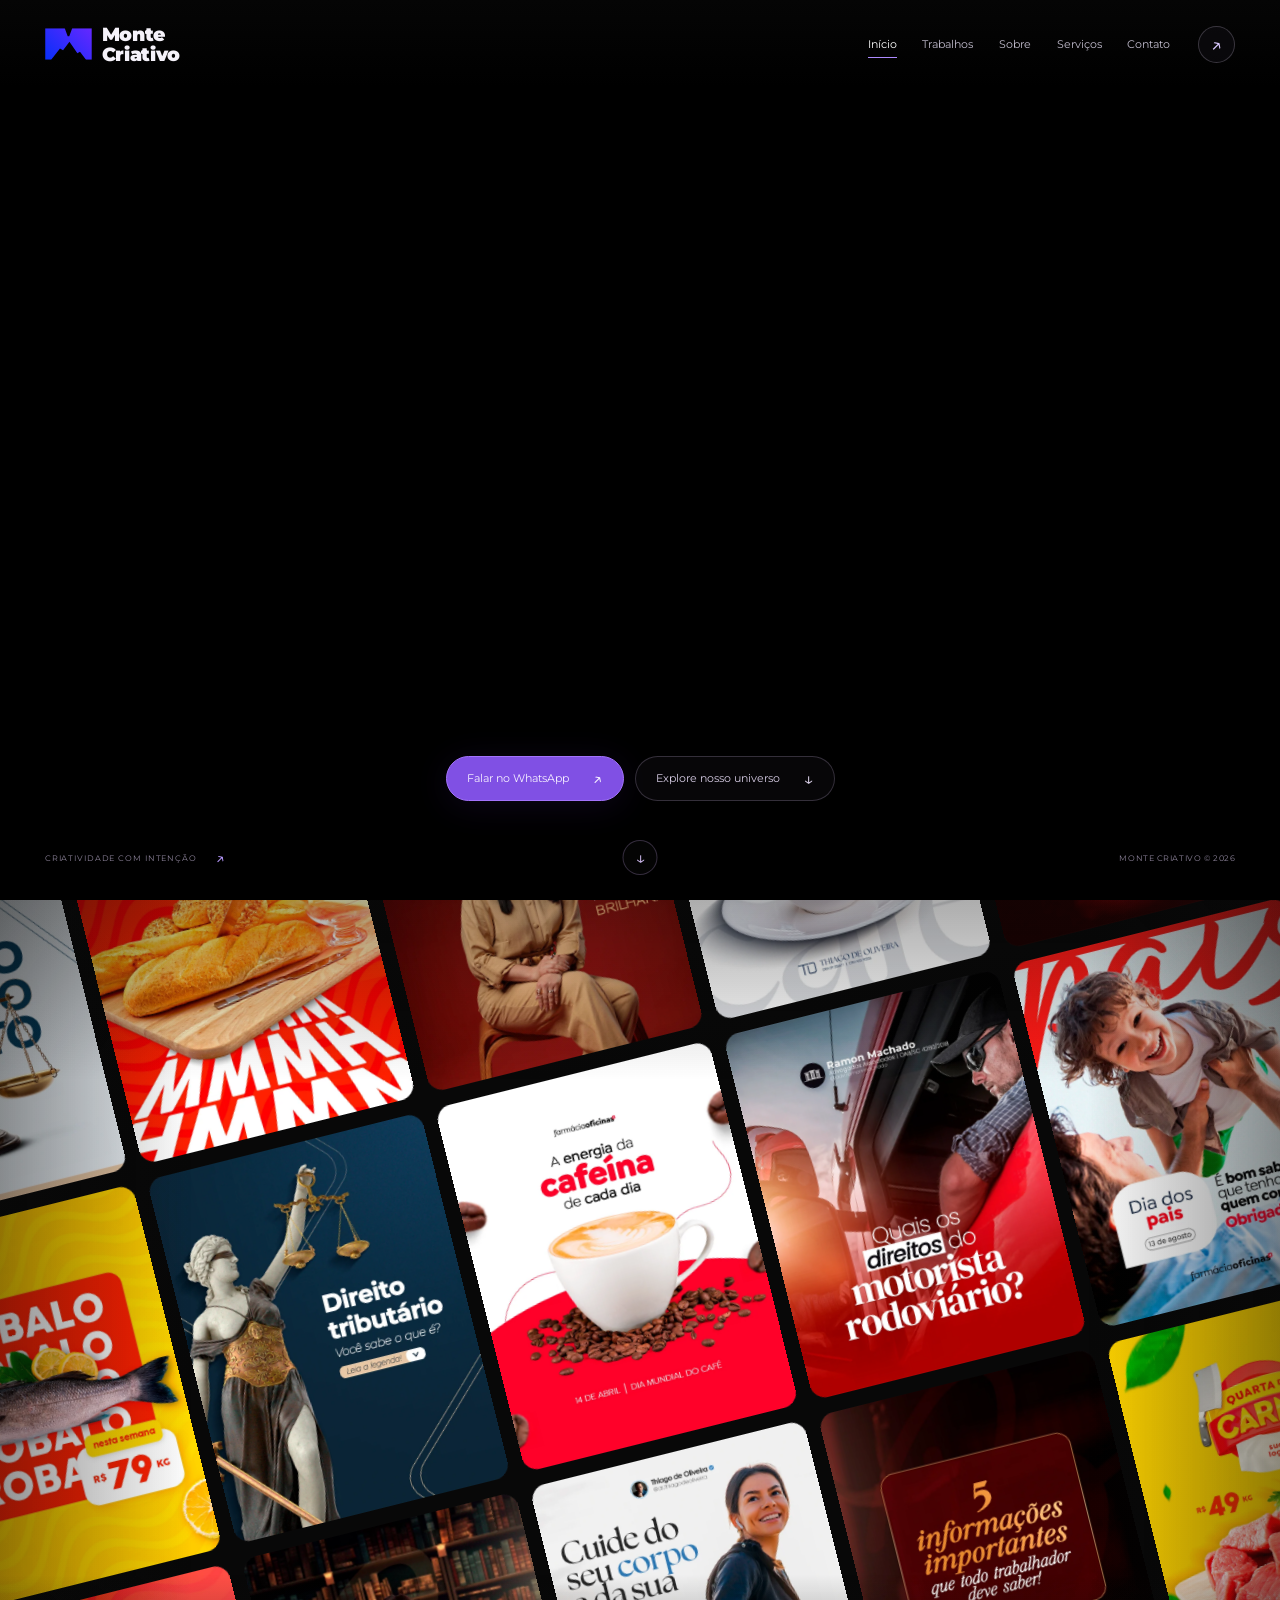
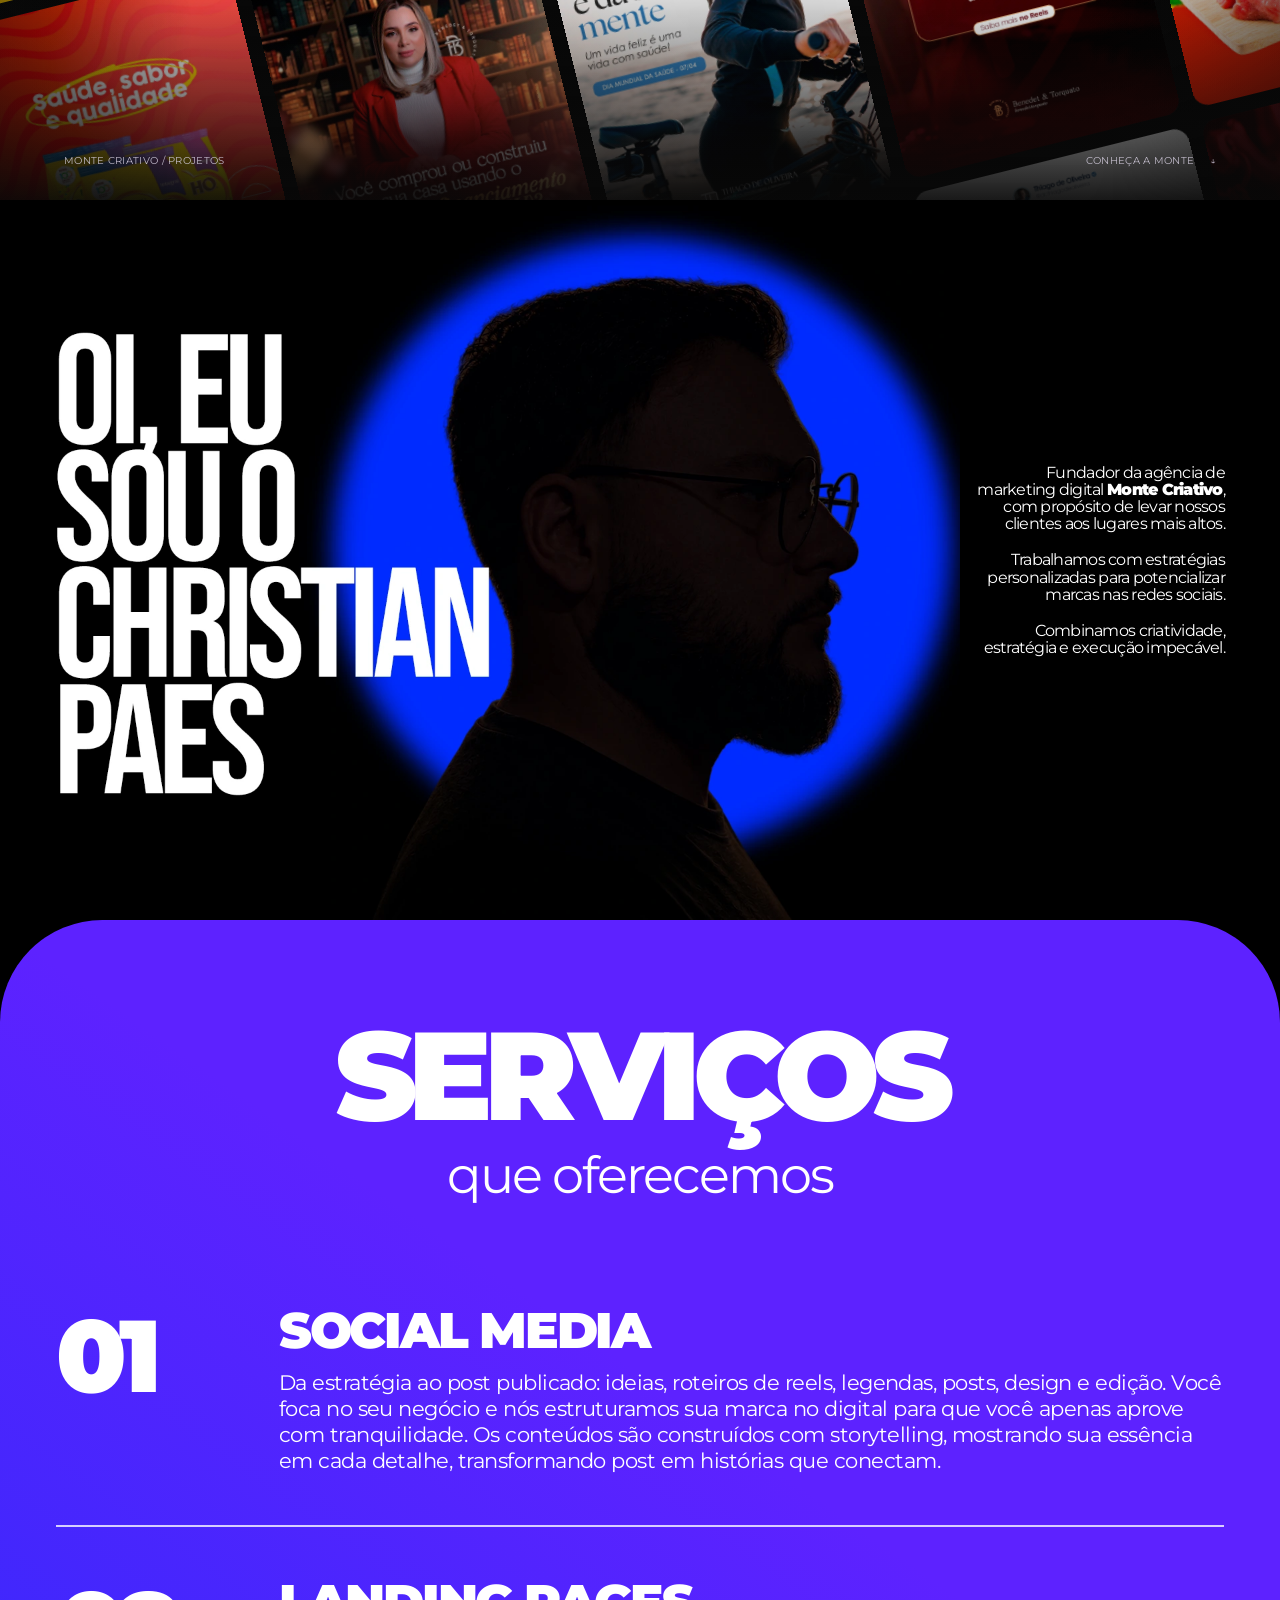
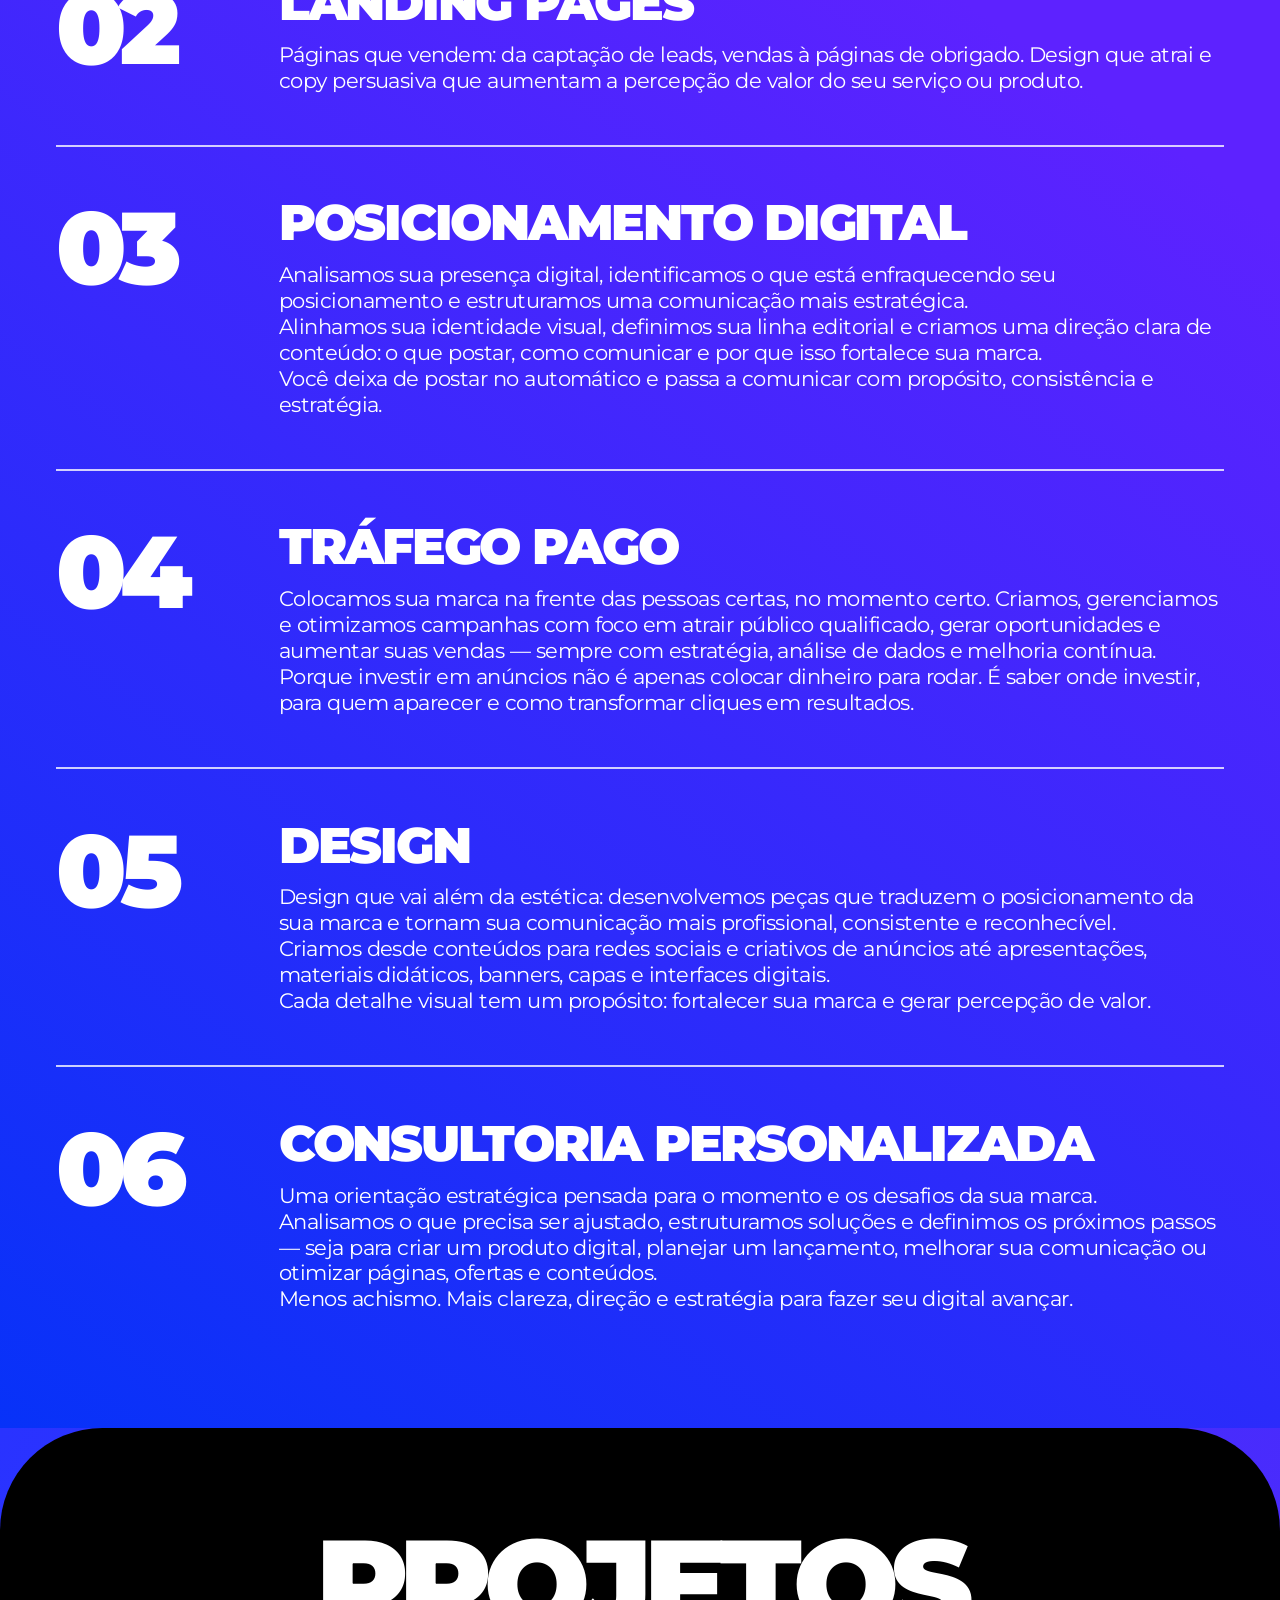
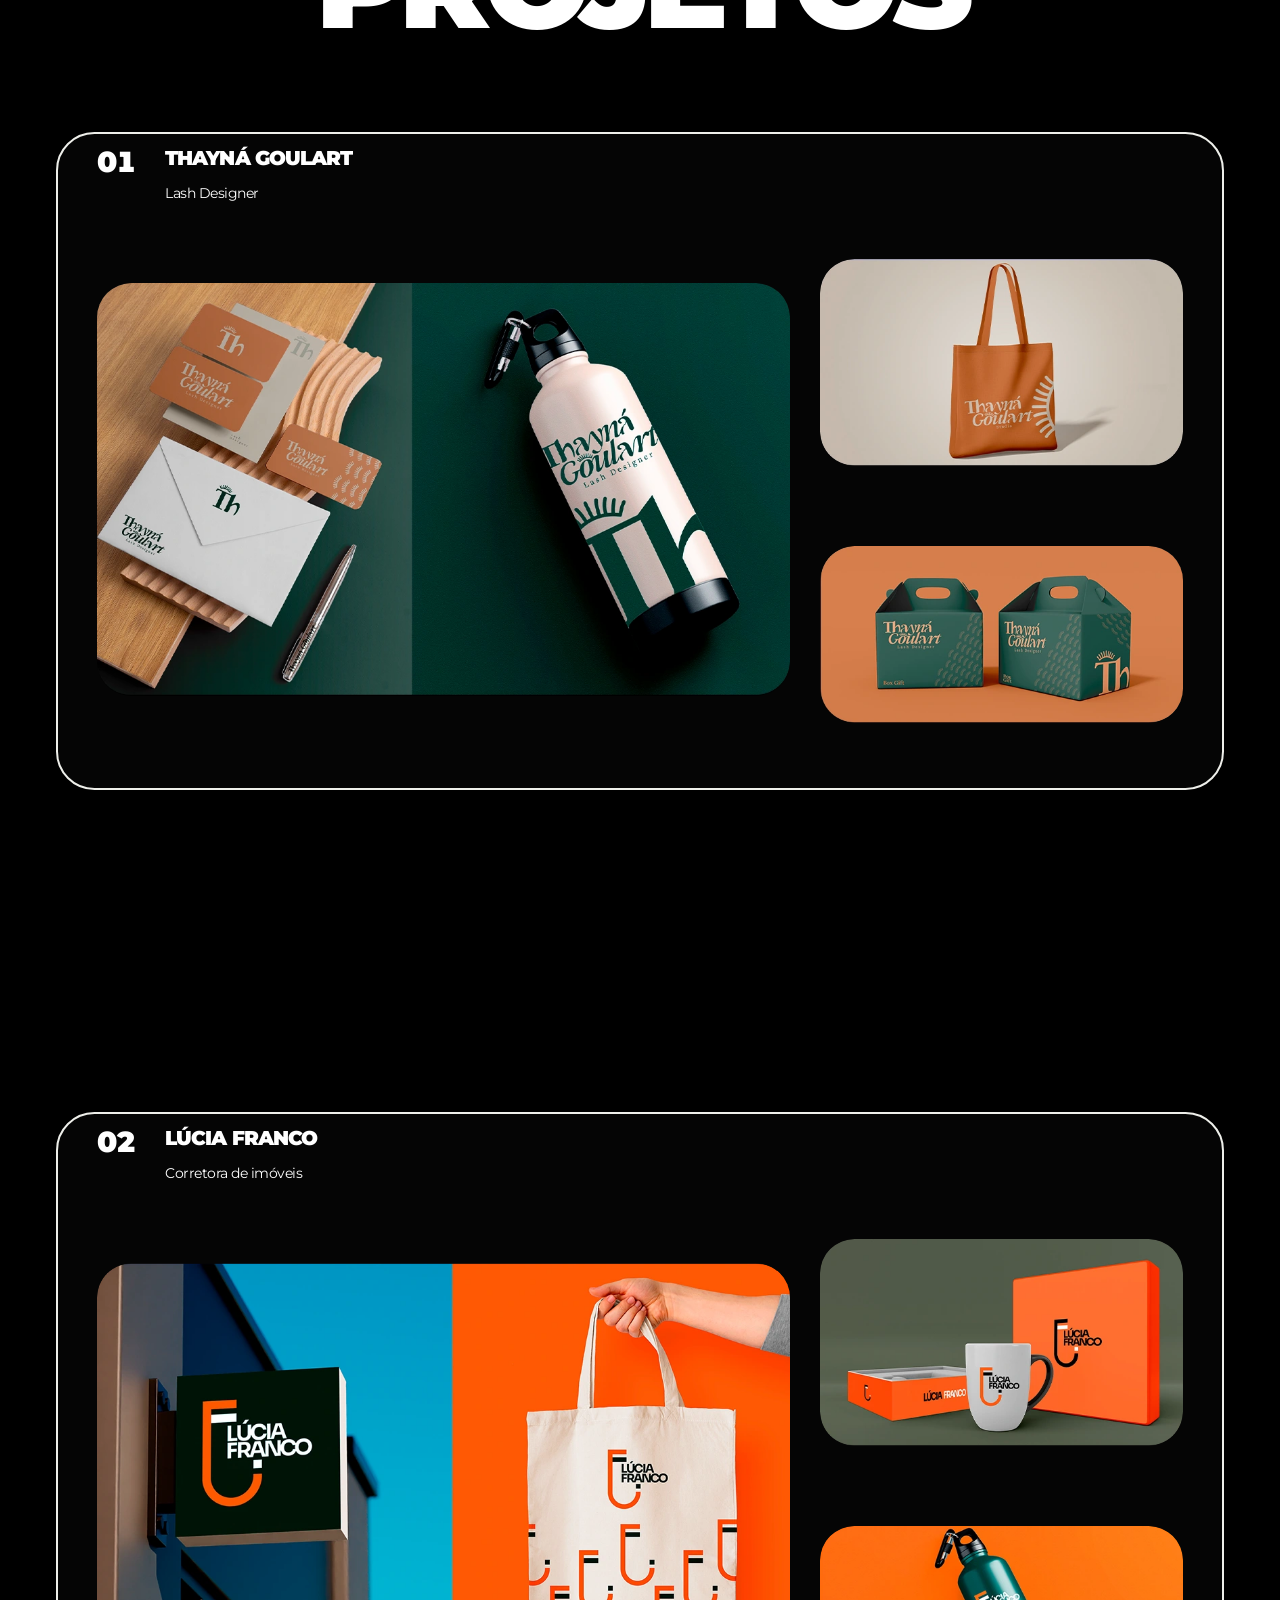
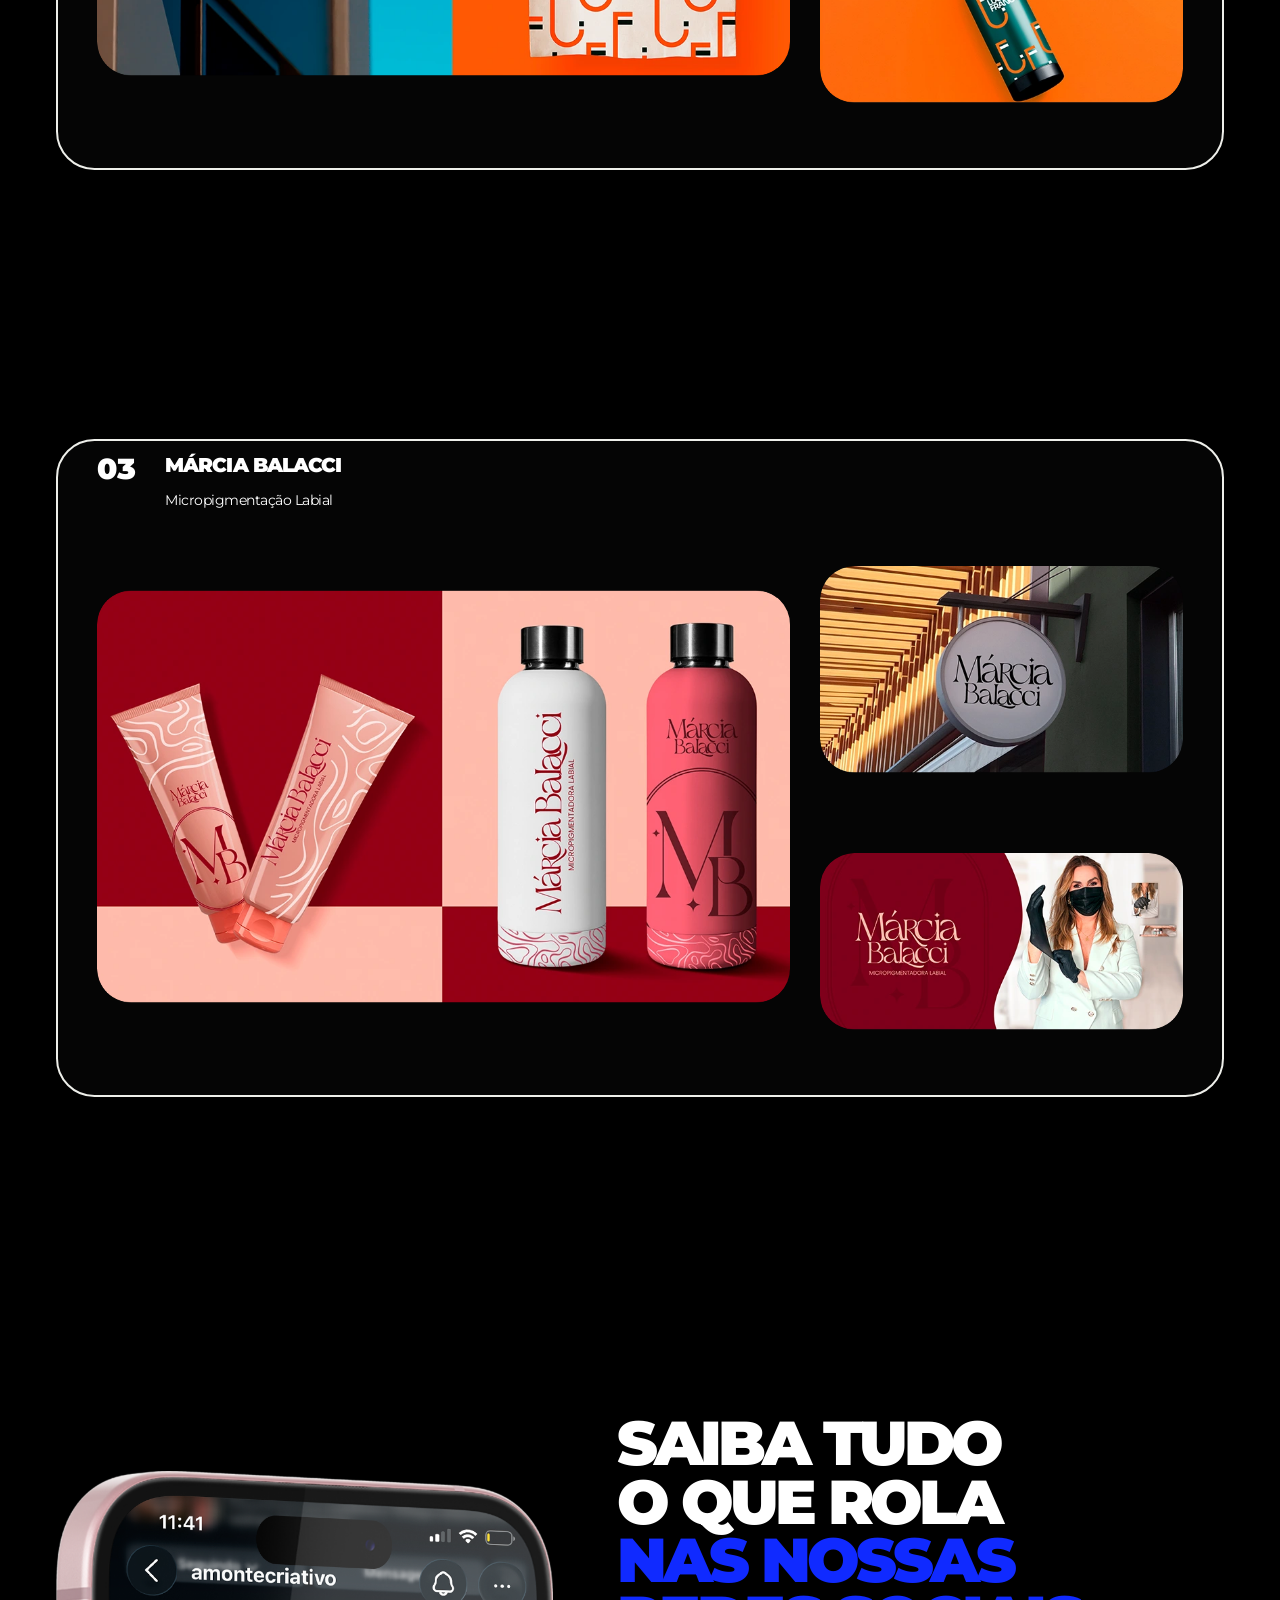
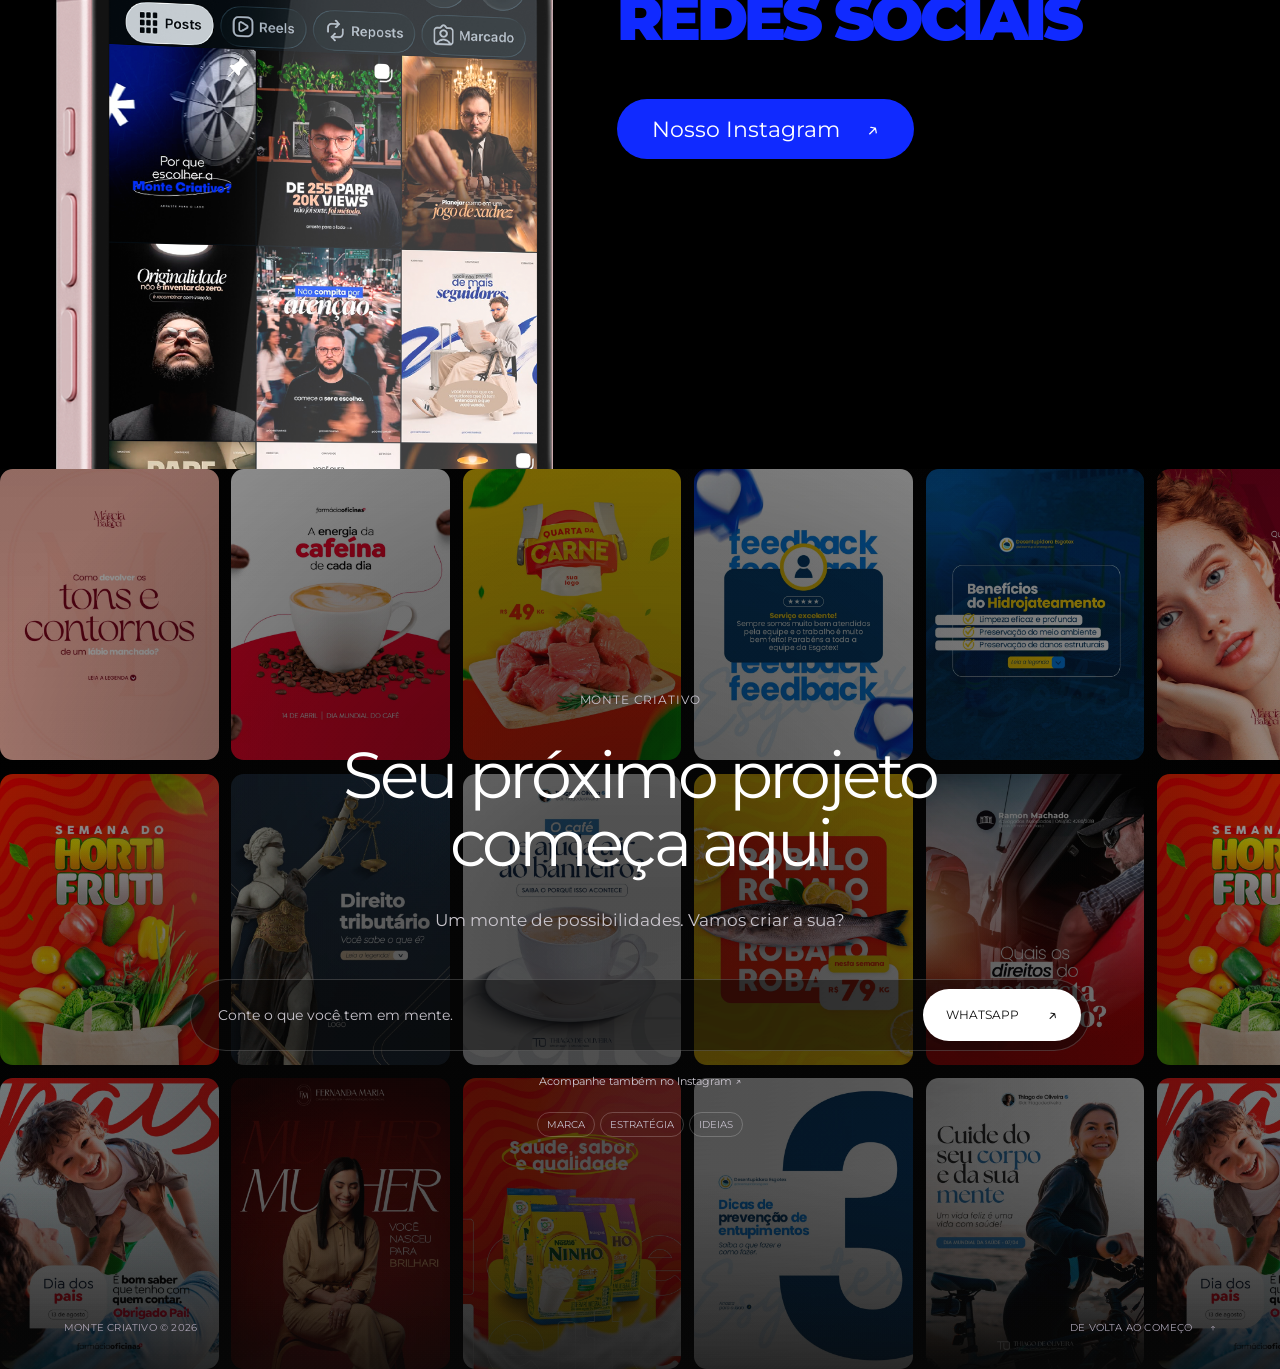
==== commit 12303bf7: "Adiciona degradê mobile na transição final" ====
--- a/index.html
+++ b/index.html
@@ -31,7 +31,7 @@
   <link rel="stylesheet" href="styles.css">
   <link rel="stylesheet" href="landing.css">
   <link rel="stylesheet" href="portfolio.css">
-  <link rel="stylesheet" href="reference-layout.css?v=20260925-cards">
+  <link rel="stylesheet" href="reference-layout.css?v=20260925-gradient">
   <script type="module" src="script.js"></script>
 </head>
 <body>
--- a/reference-layout.css
+++ b/reference-layout.css
@@ -138,11 +138,13 @@
 .social-instagram { display: inline-flex; align-items: center; justify-content: center; gap: 26px; margin-top: clamp(35px, 4vw, 76px); padding: 17px 35px; border-radius: 50px; background: #102aff; color: #fff; font-size: clamp(17px, 1.7vw, 28px); line-height: 1.2; transition: background .2s, transform .2s; }
 .social-instagram:hover { background: #354bff; transform: translateY(-2px); }
 @media (max-width: 760px) {
-  .social { grid-template-columns: 1fr; gap: 45px; min-height: 0; padding: 24px 24px 0; }
+  .social { position: relative; grid-template-columns: 1fr; gap: 45px; min-height: 0; padding: 24px 24px 0; }
+  .social::after { content: ''; position: absolute; inset: auto 0 0; z-index: 1; height: 72px; pointer-events: none; background: linear-gradient(to bottom, transparent, #000); }
   .social-copy { order: -1; padding: 0; }
   .social-copy h2 { font-size: clamp(31px, 8.4vw, 60px); }
   .social-instagram { margin-top: 30px; padding: 14px 25px; font-size: 17px; }
   .social-phone { width: min(85%, 420px); }
+  .contact.gallery-ready .portfolio-wall { -webkit-mask-image: linear-gradient(to bottom, transparent, #000 72px); mask-image: linear-gradient(to bottom, transparent, #000 72px); }
 }
 @media (prefers-reduced-motion: reduce) {
   .social-instagram { transition: none; }
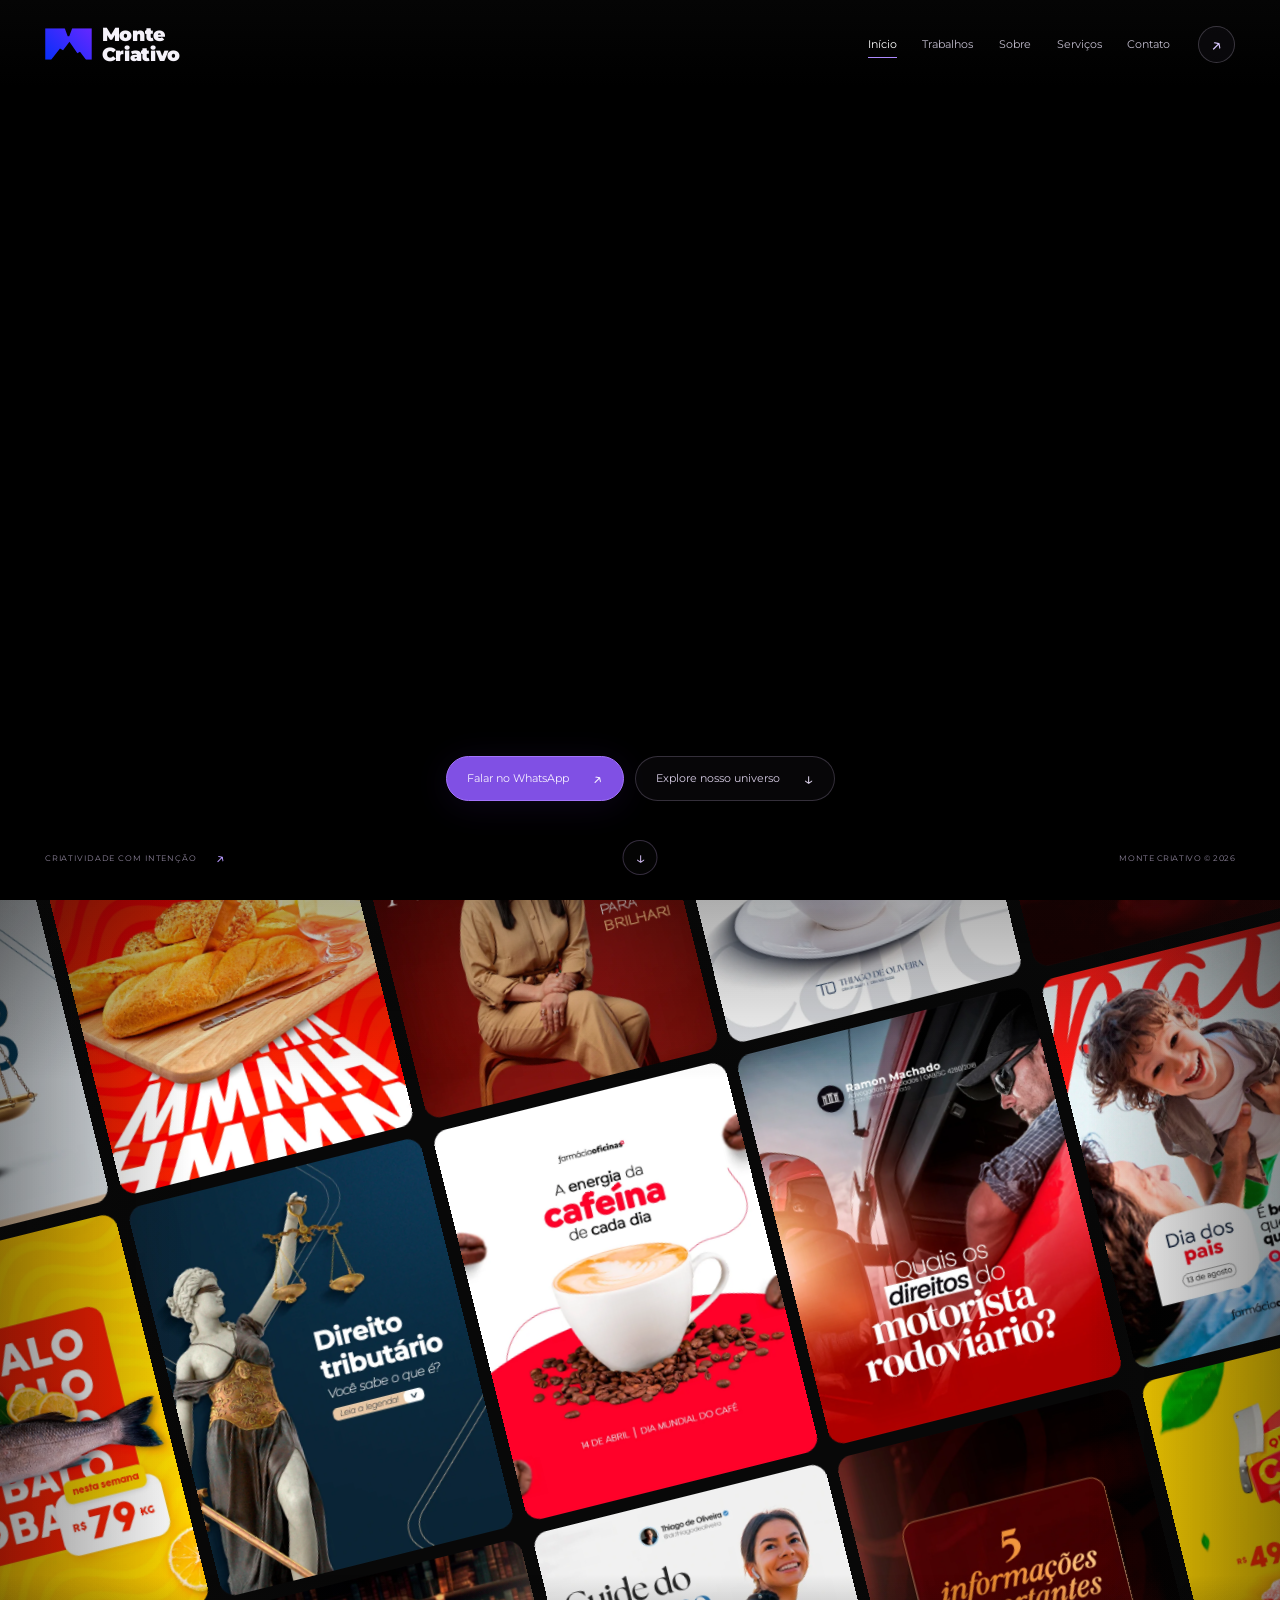
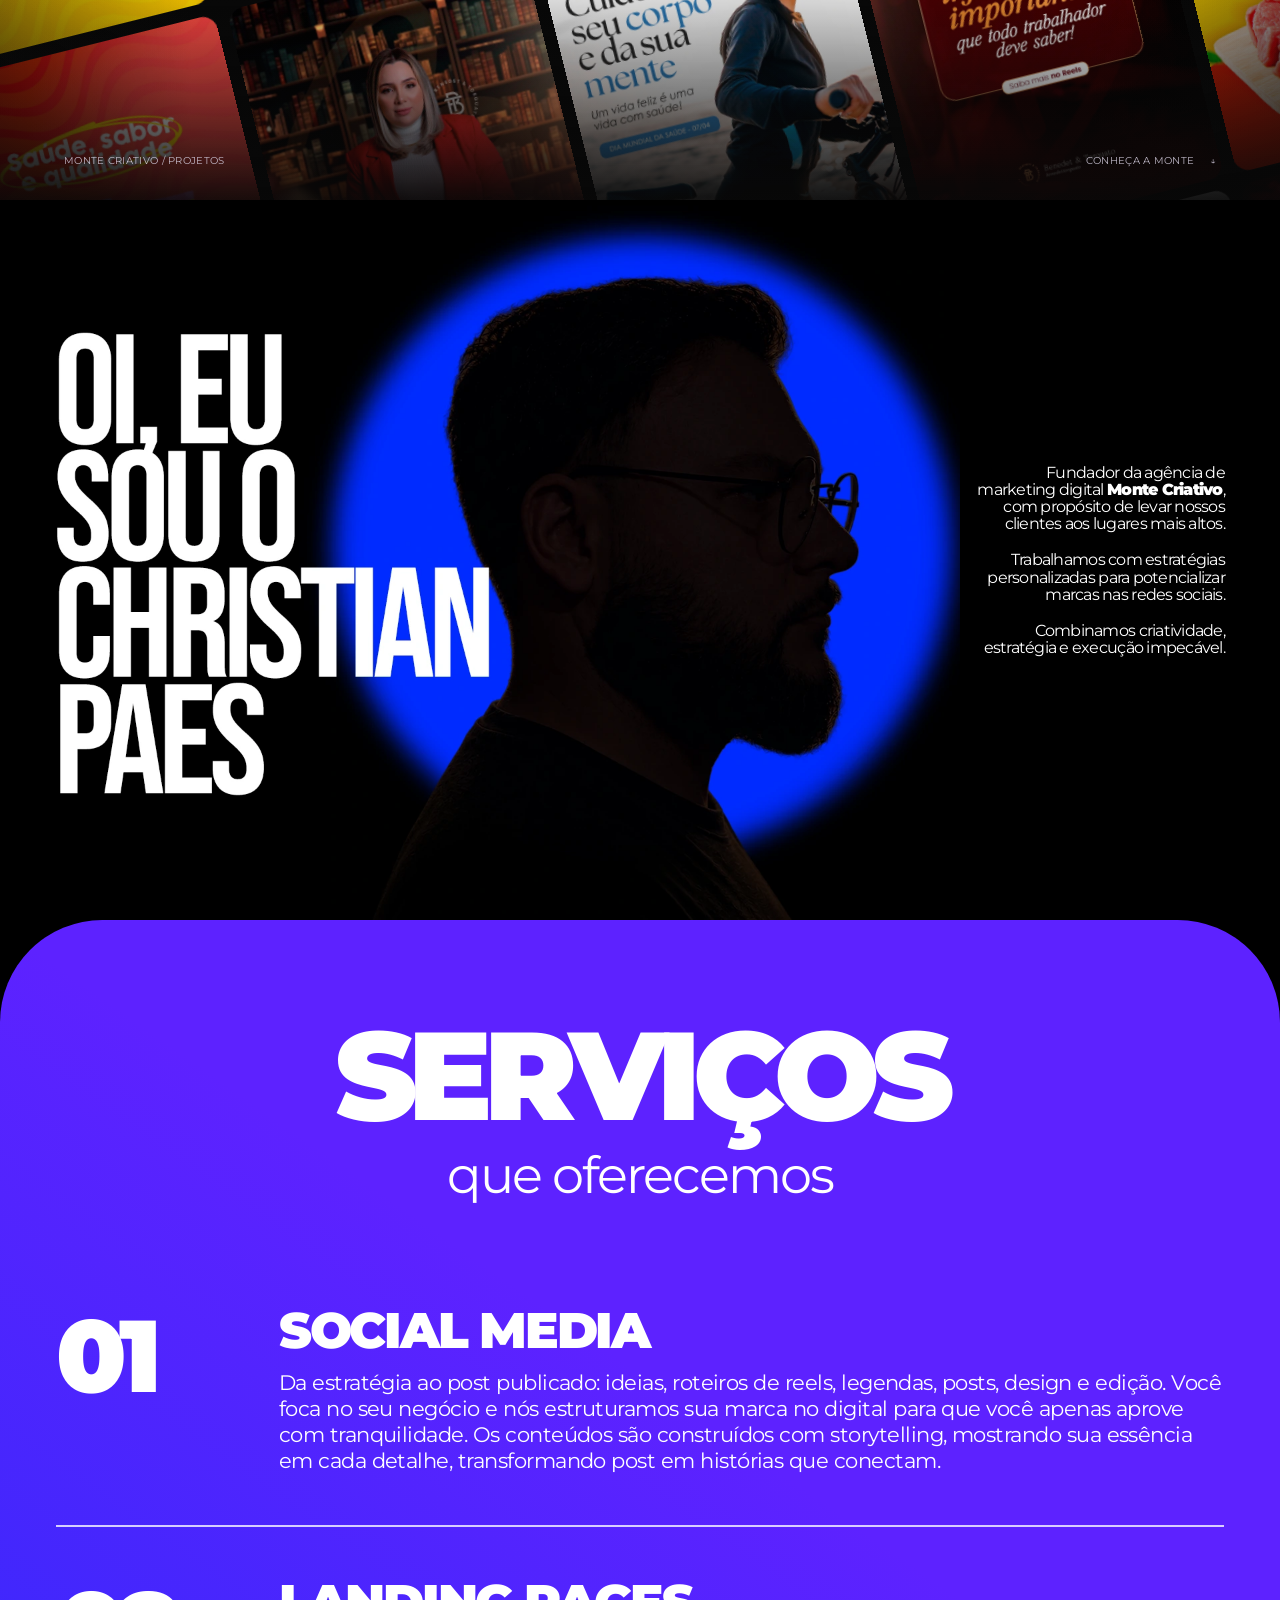
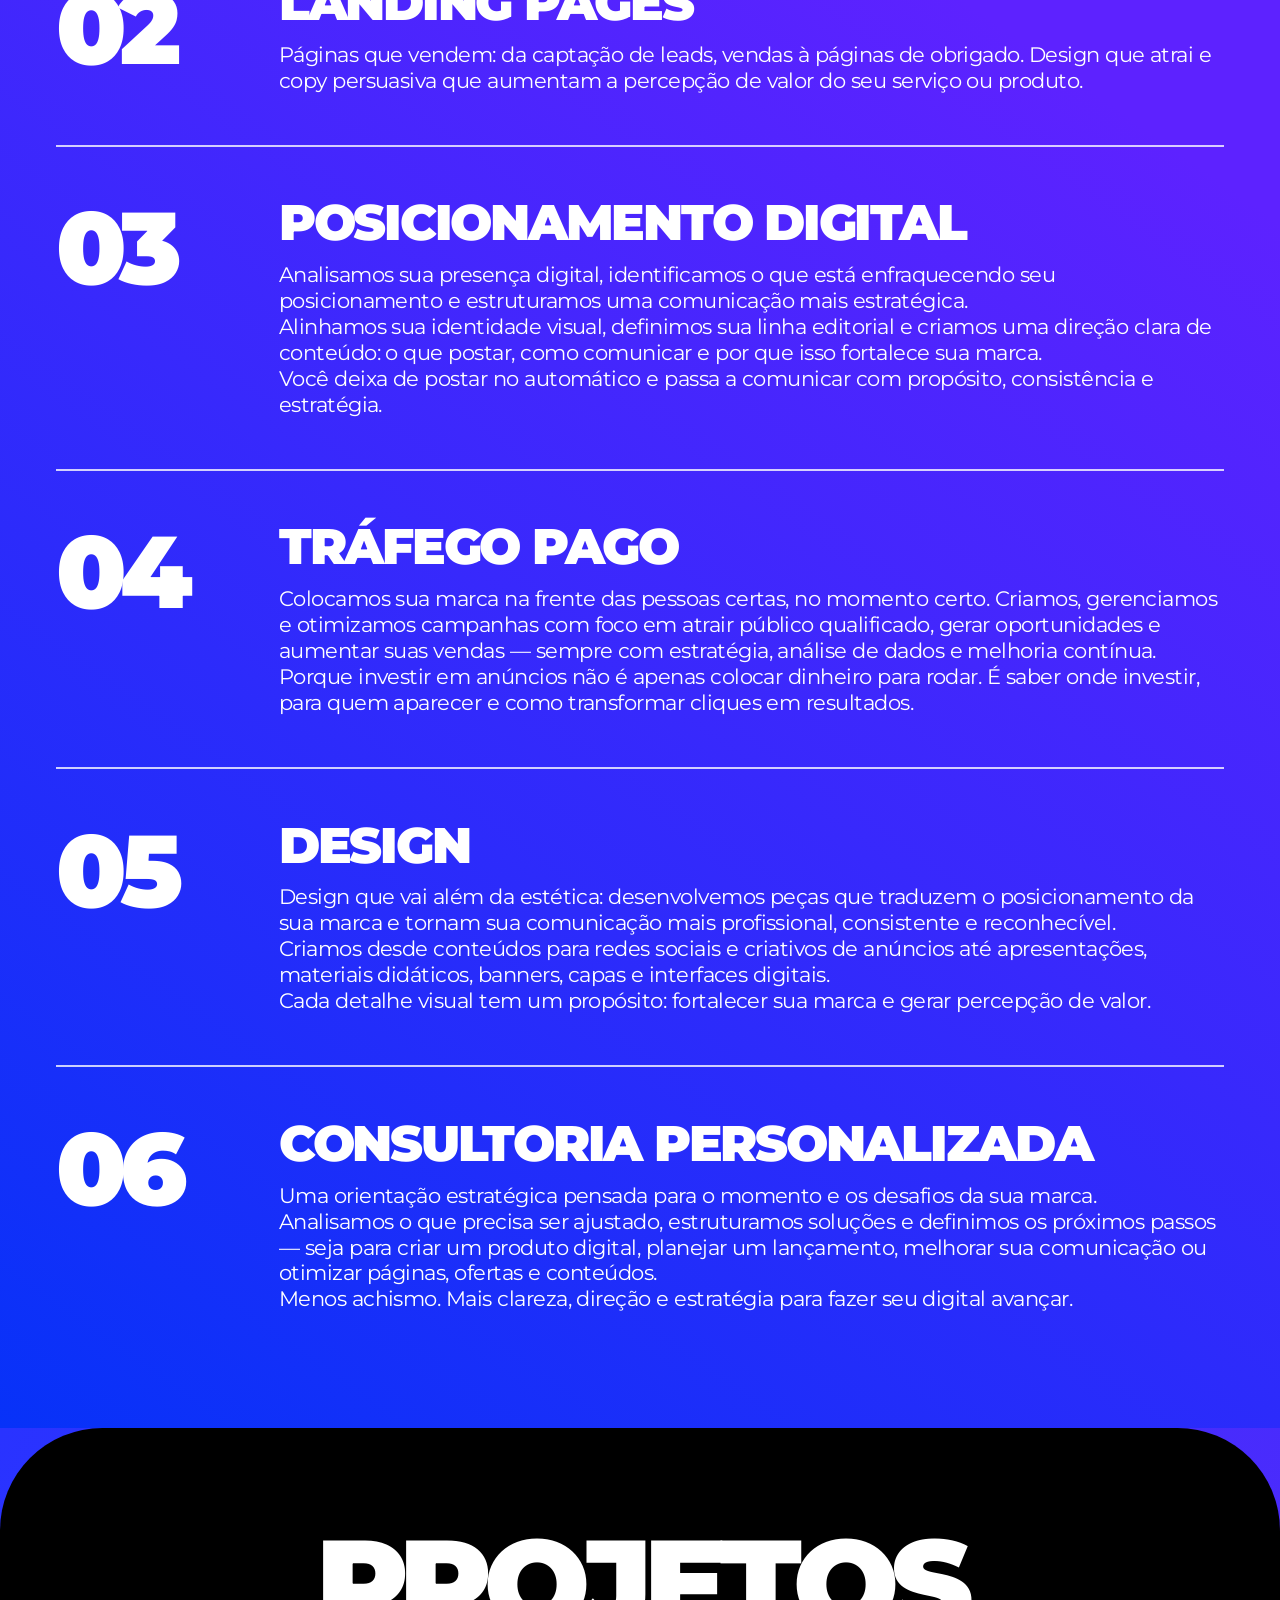
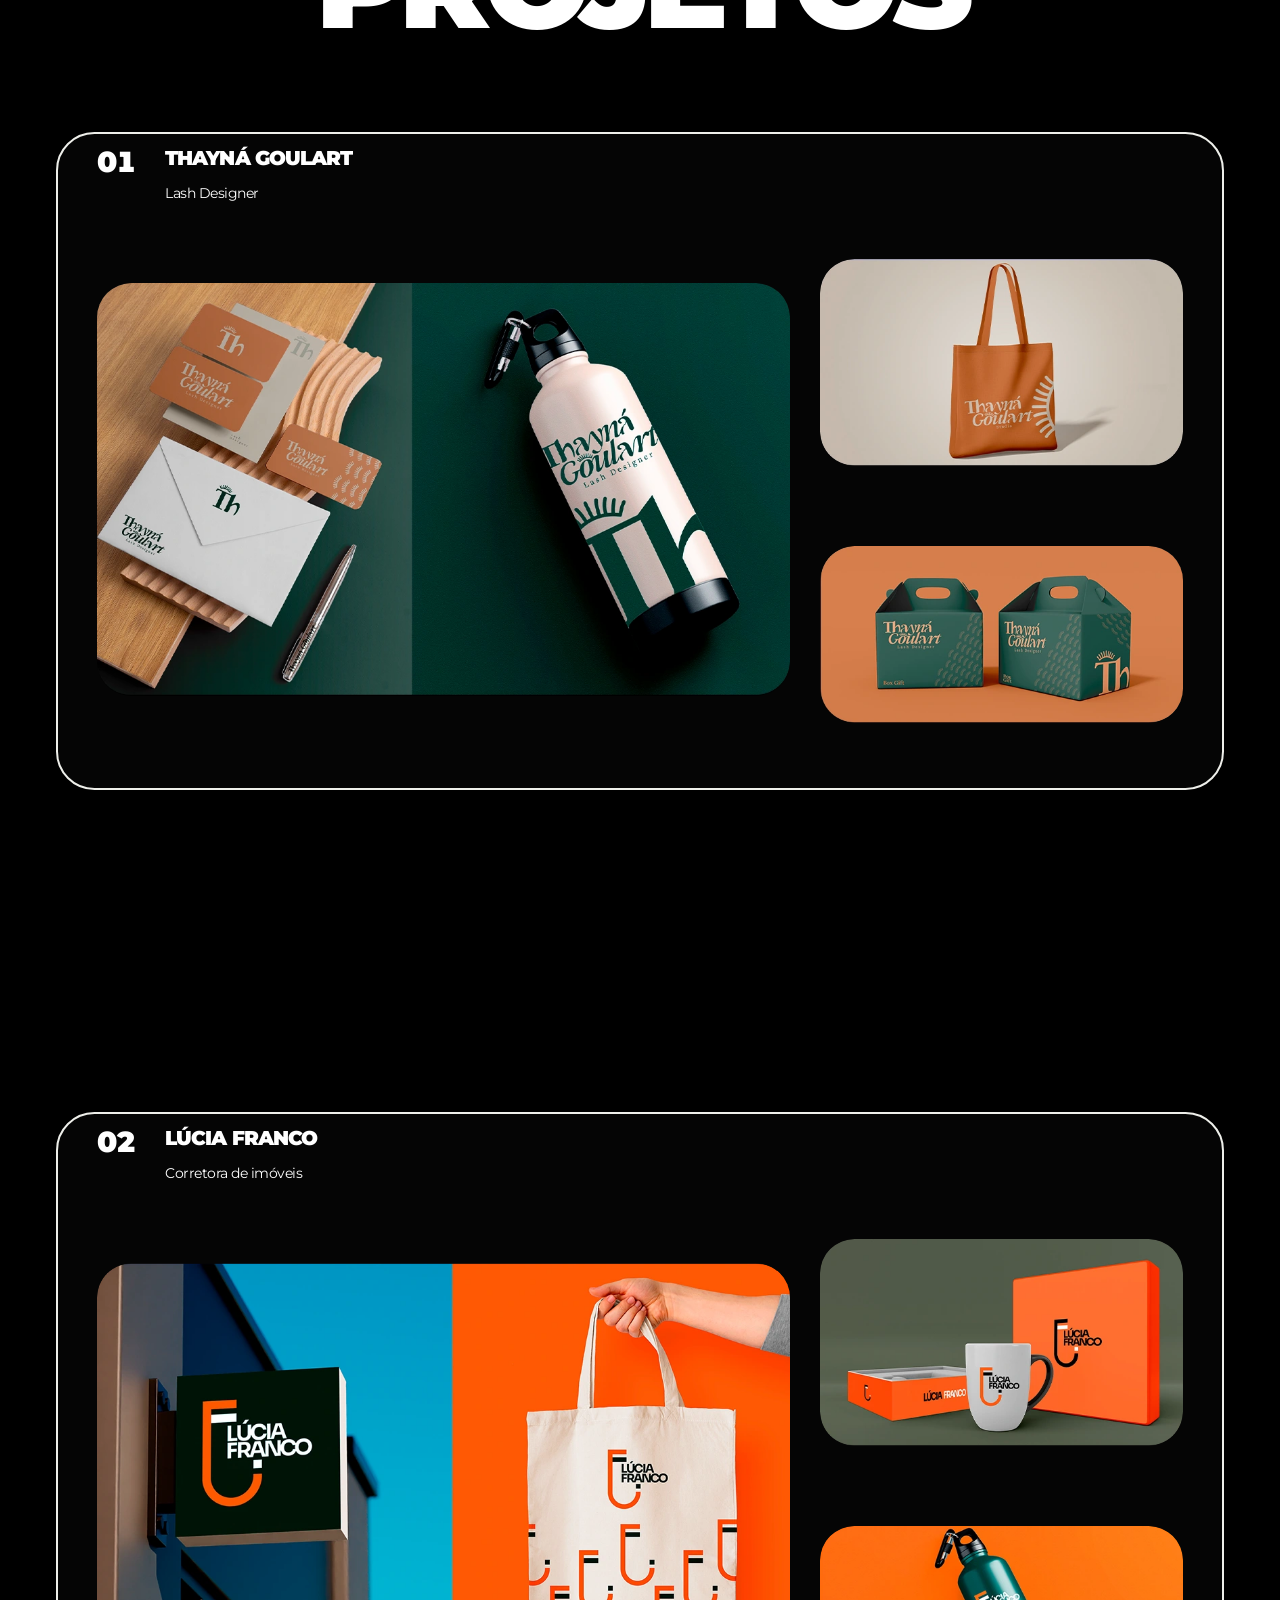
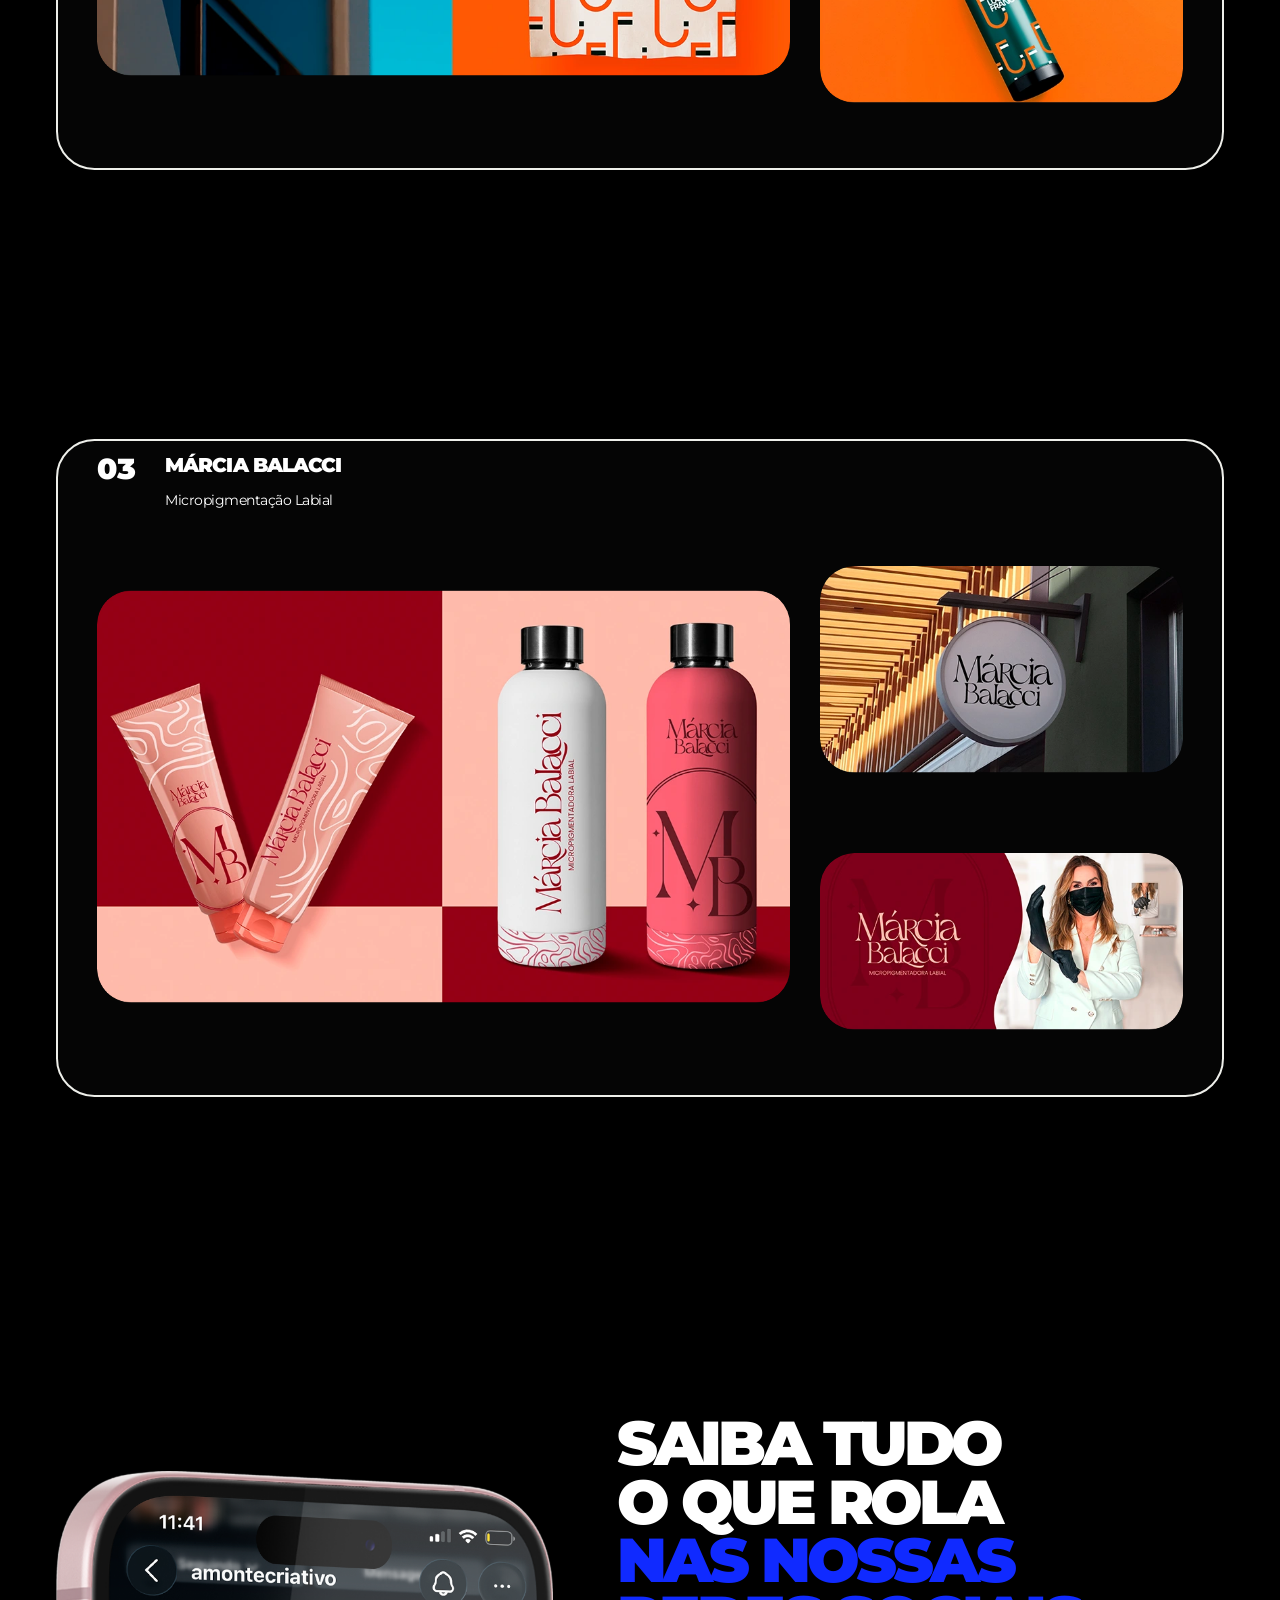
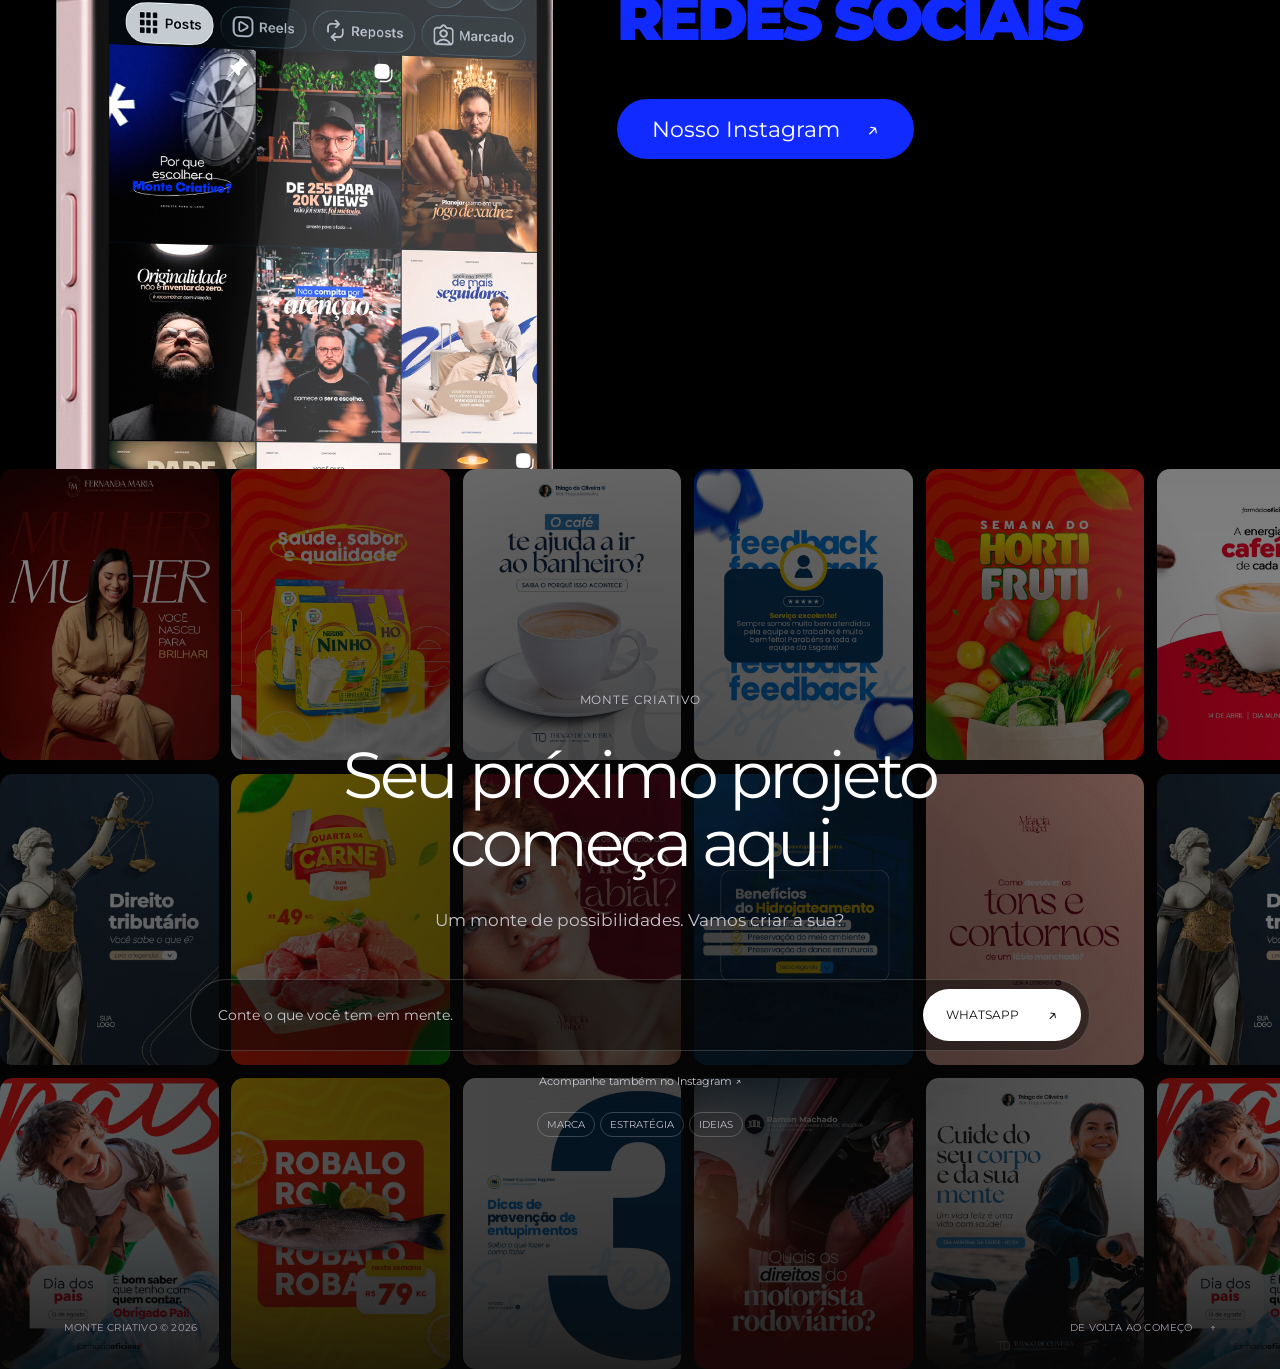
==== commit 0501672a: "Ajusta galeria responsiva e contraste do contato A galeria da segunda tela agora cobre toda a área e" ====
--- a/index.html
+++ b/index.html
@@ -30,8 +30,8 @@
   <link rel="stylesheet" href="fonts.css">
   <link rel="stylesheet" href="styles.css">
   <link rel="stylesheet" href="landing.css">
-  <link rel="stylesheet" href="portfolio.css">
-  <link rel="stylesheet" href="reference-layout.css?v=20260925-gradient">
+  <link rel="stylesheet" href="portfolio.css?v=20260925-gallery-contact">
+  <link rel="stylesheet" href="reference-layout.css?v=20260925-gallery-contact">
   <script type="module" src="script.js"></script>
 </head>
 <body>
--- a/portfolio.css
+++ b/portfolio.css
@@ -31,7 +31,7 @@
 .portfolio-group { display: flex; flex-shrink: 0; gap: var(--art-gap); padding-right: var(--art-gap); }
 .portfolio-group li { flex: 0 0 var(--art-width); width: var(--art-width); height: var(--art-height); border-radius: clamp(10px, 1vw, 18px); }
 .gallery-running .portfolio-track { animation-play-state: running; }
-.contact.gallery-ready .portfolio-wall { opacity: .72; }
+.contact.gallery-ready .portfolio-wall { opacity: .60; }
 .contact.gallery-ready::after { content: ''; position: absolute; inset: 0; z-index: 1; pointer-events: none; background: radial-gradient(ellipse at 50% 44%, #0808088c 10%, #08080859 45%, #08080814 77%), linear-gradient(#08080824, #08080808 35%, #08080859 78%, #080808cc 100%); }
 .portfolio-tools { display: flex; align-items: center; gap: 24px; }
 .contact footer { position: relative; inset: auto; display: flex; align-items: center; justify-content: space-between; gap: 20px; margin-top: 30px; color: #aaa2b3; font-size: 10px; letter-spacing: .02em; }
@@ -90,7 +90,7 @@
 .portfolio.gallery-ready .portfolio-title { position: absolute; width: 1px; height: 1px; padding: 0; margin: -1px; overflow: hidden; clip-path: inset(50%); }
 .portfolio.gallery-ready { min-height: 100svh; }
 .is-story .portfolio.gallery-ready { min-height: 0; }
-.portfolio.gallery-ready .portfolio-wall { --art-gap: clamp(12px, 1.2vw, 22px); --art-width: clamp(170px, 25vw, 370px); --art-height: calc(var(--art-width) * 4 / 3); display: grid; grid-template-columns: repeat(4, var(--art-width)); gap: var(--art-gap); width: max-content; height: 150svh; top: 50%; left: 50%; right: auto; bottom: auto; transform: translate(-50%, -50%) rotate(-14deg); overflow: visible; opacity: 1; }
+.portfolio.gallery-ready .portfolio-wall { --art-gap: clamp(12px, 1vw, 22px); --art-width: clamp(170px, 25vw, 370px); --art-height: calc(var(--art-width) * 4 / 3); display: grid; grid-template-columns: repeat(4, var(--art-width)); gap: var(--art-gap); width: max-content; height: max(150svh, calc(100% + 25vw)); top: 50%; left: 50%; right: auto; bottom: auto; transform: translate(-50%, -50%) rotate(-14deg); overflow: visible; opacity: 1; }
 .portfolio-column { min-height: 0; }
 .portfolio-column .portfolio-track { flex-direction: column; width: var(--art-width); animation-name: portfolio-diagonal-drift; }
 .portfolio-column .portfolio-group { flex-direction: column; padding-right: 0; padding-bottom: var(--art-gap); }
--- a/reference-layout.css
+++ b/reference-layout.css
@@ -7,7 +7,7 @@
 .header-nav { gap: clamp(16px, 2vw, 32px); }
 .portfolio { position: relative; overflow: hidden; padding: 100px var(--page) 80px; }
 .portfolio.gallery-ready { height: max(620px, 100svh); min-height: 0; padding: 0; }
-.portfolio.gallery-ready .portfolio-wall { --art-width: clamp(180px, 22vw, 520px); grid-template-columns: repeat(5, var(--art-width)); }
+.portfolio.gallery-ready .portfolio-wall { --art-width: max(180px, calc(20vw + 5svh)); grid-template-columns: repeat(5, var(--art-width)); }
 .portfolio footer { opacity: .88; }
 .about { display: grid; grid-template-columns: 75% 25%; align-items: center; background: #000; }
 .about-art { position: relative; width: 100%; aspect-ratio: 4 / 3; }
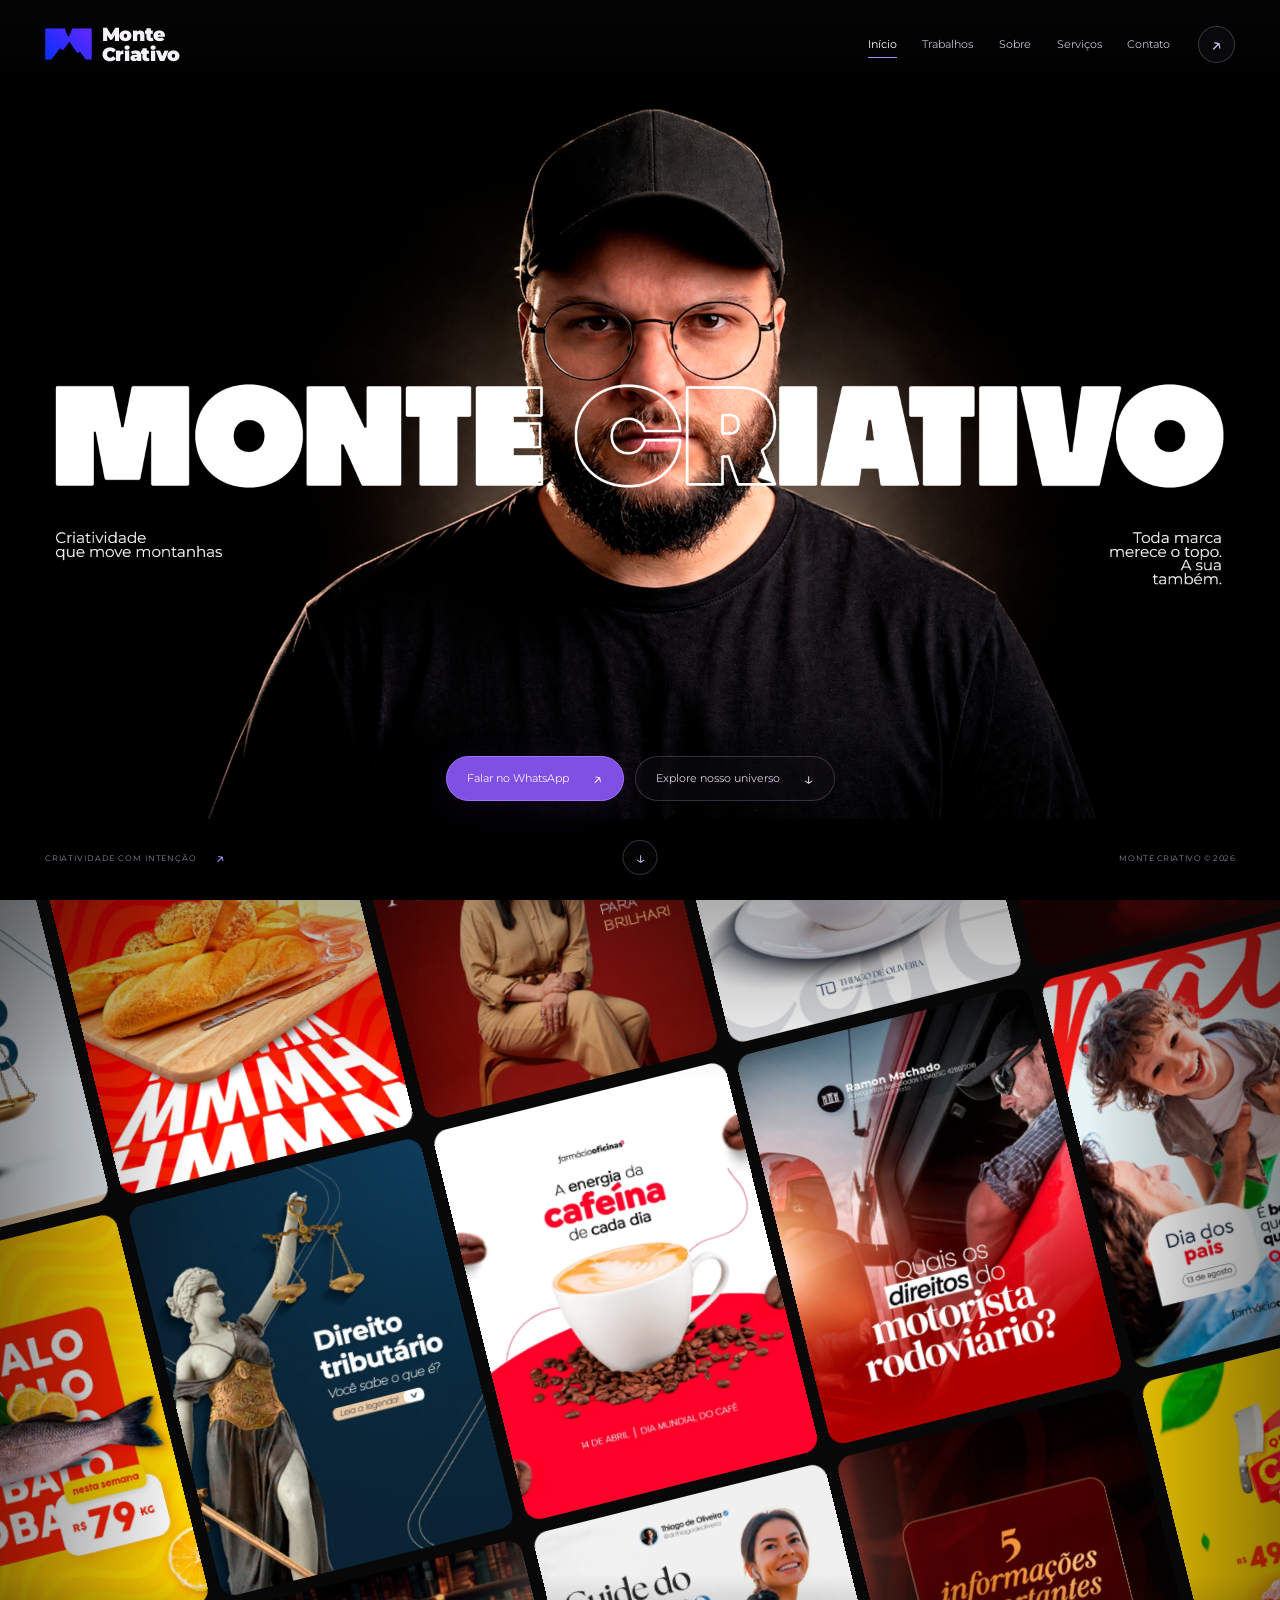
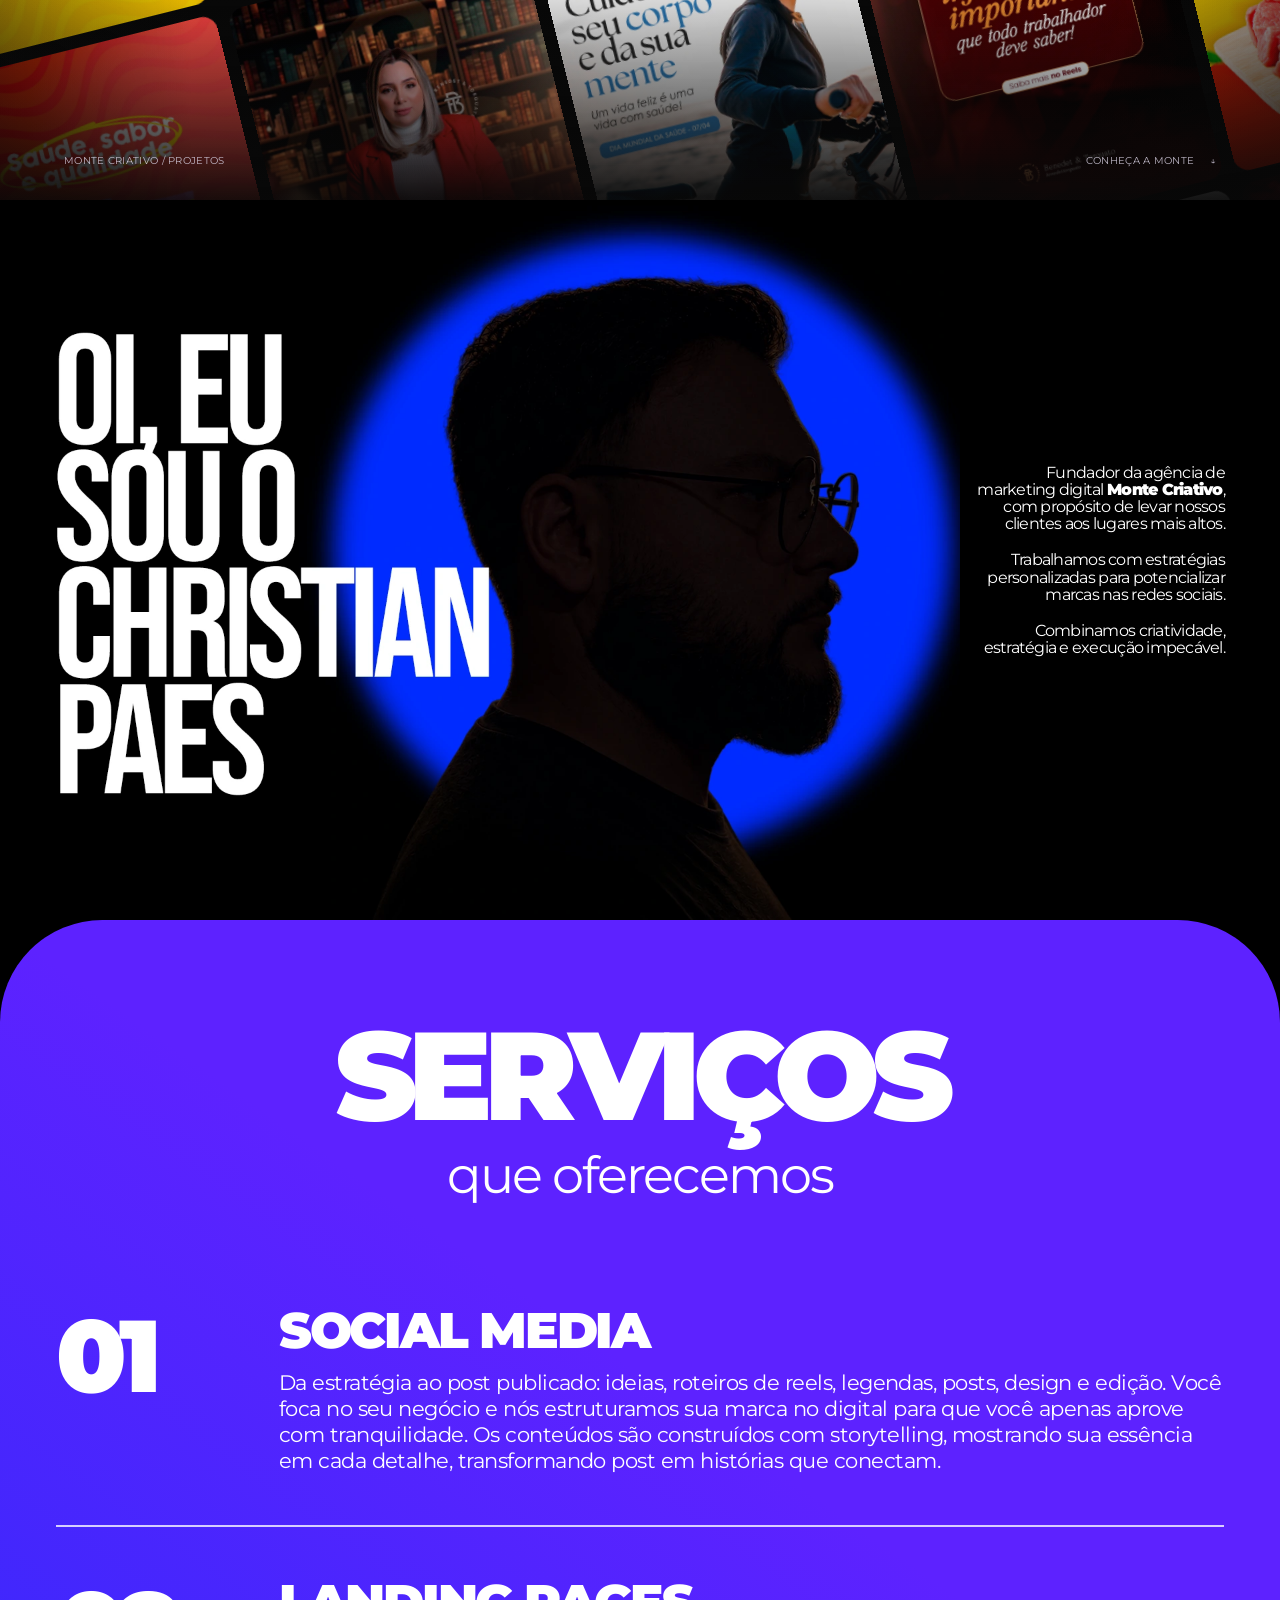
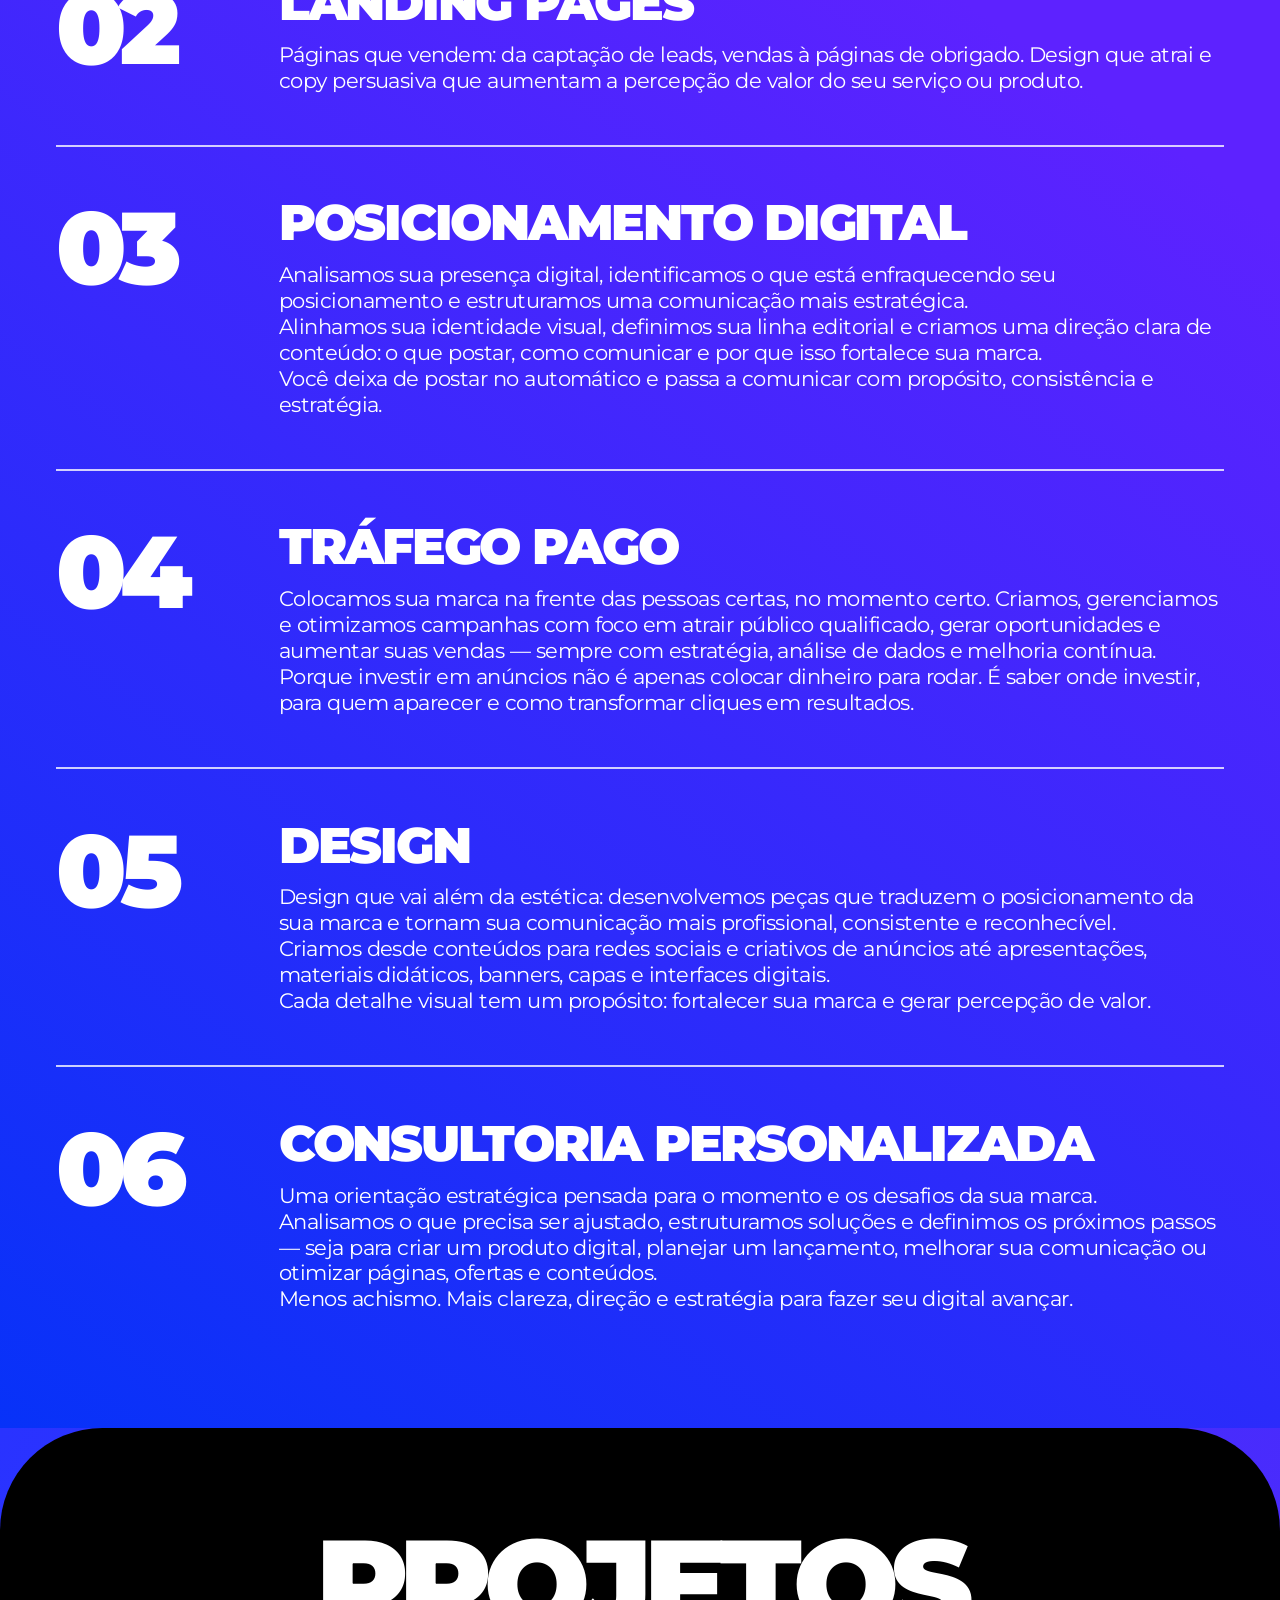
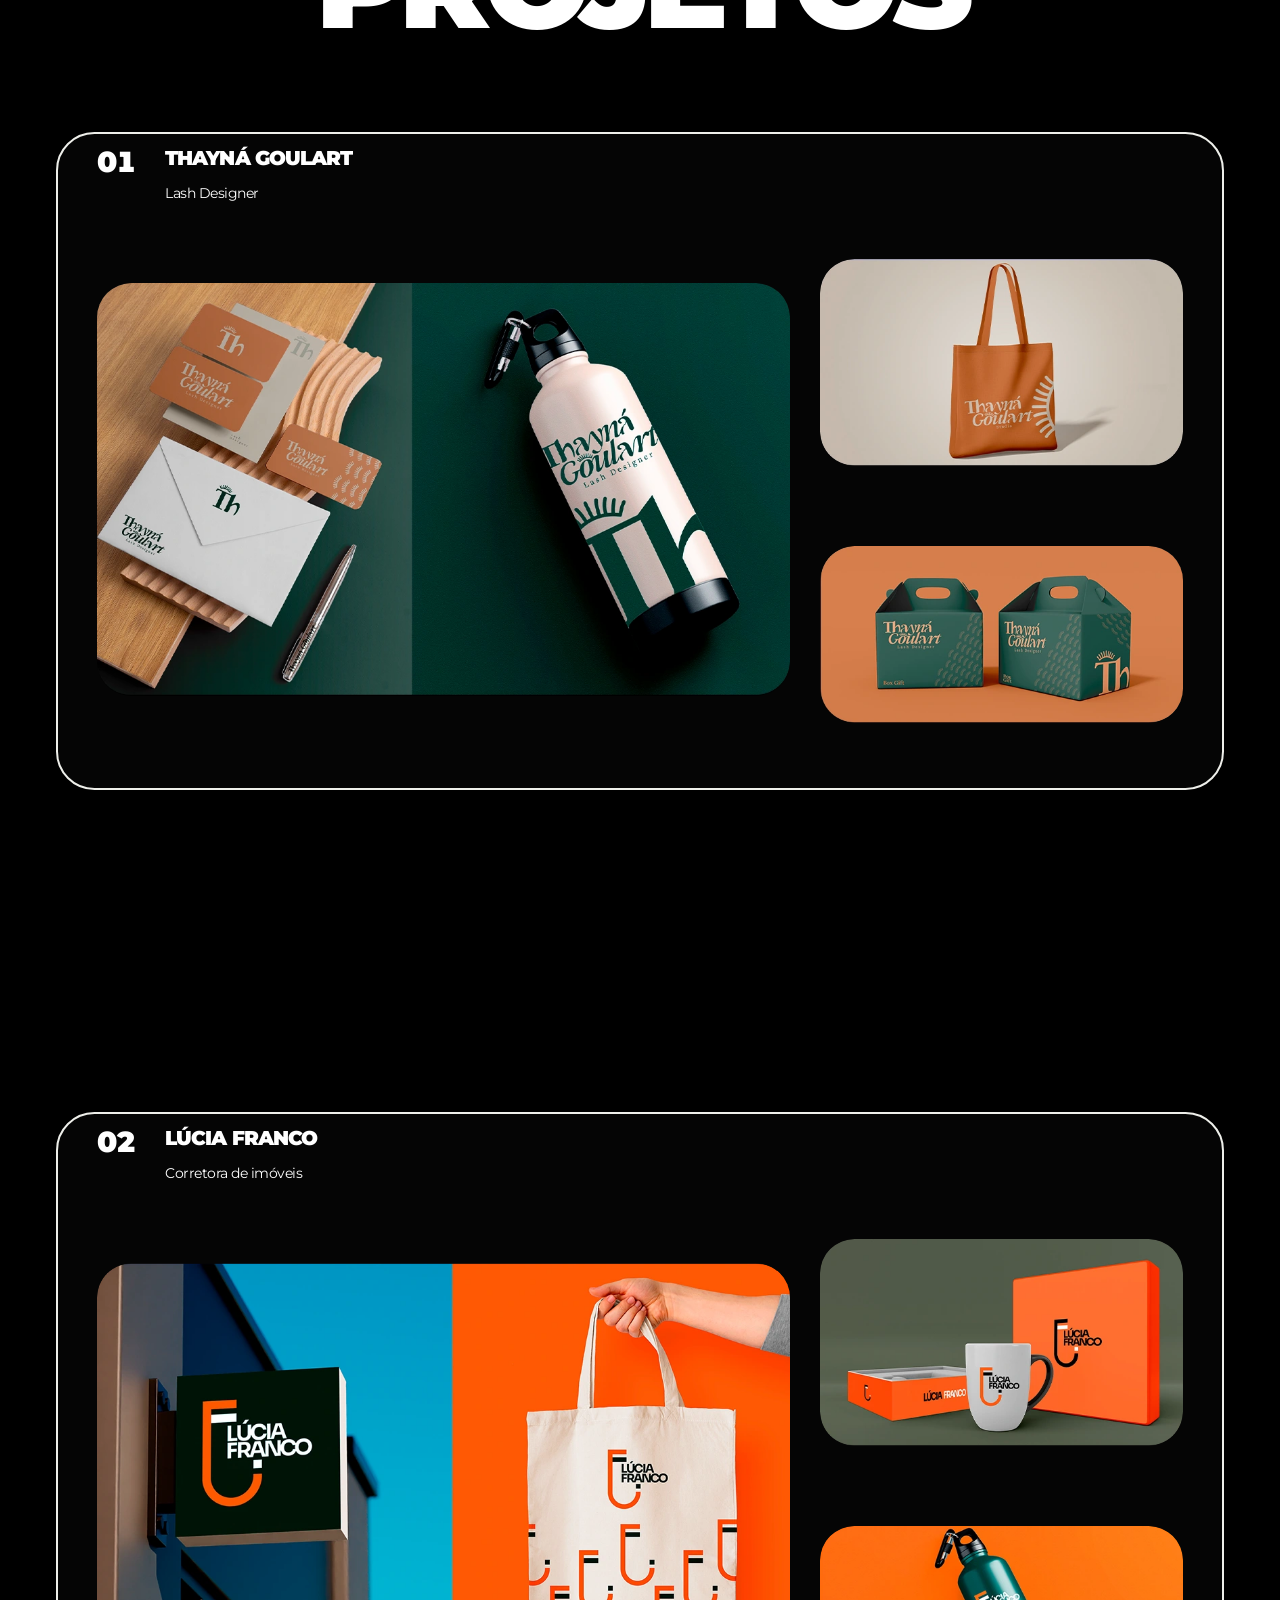
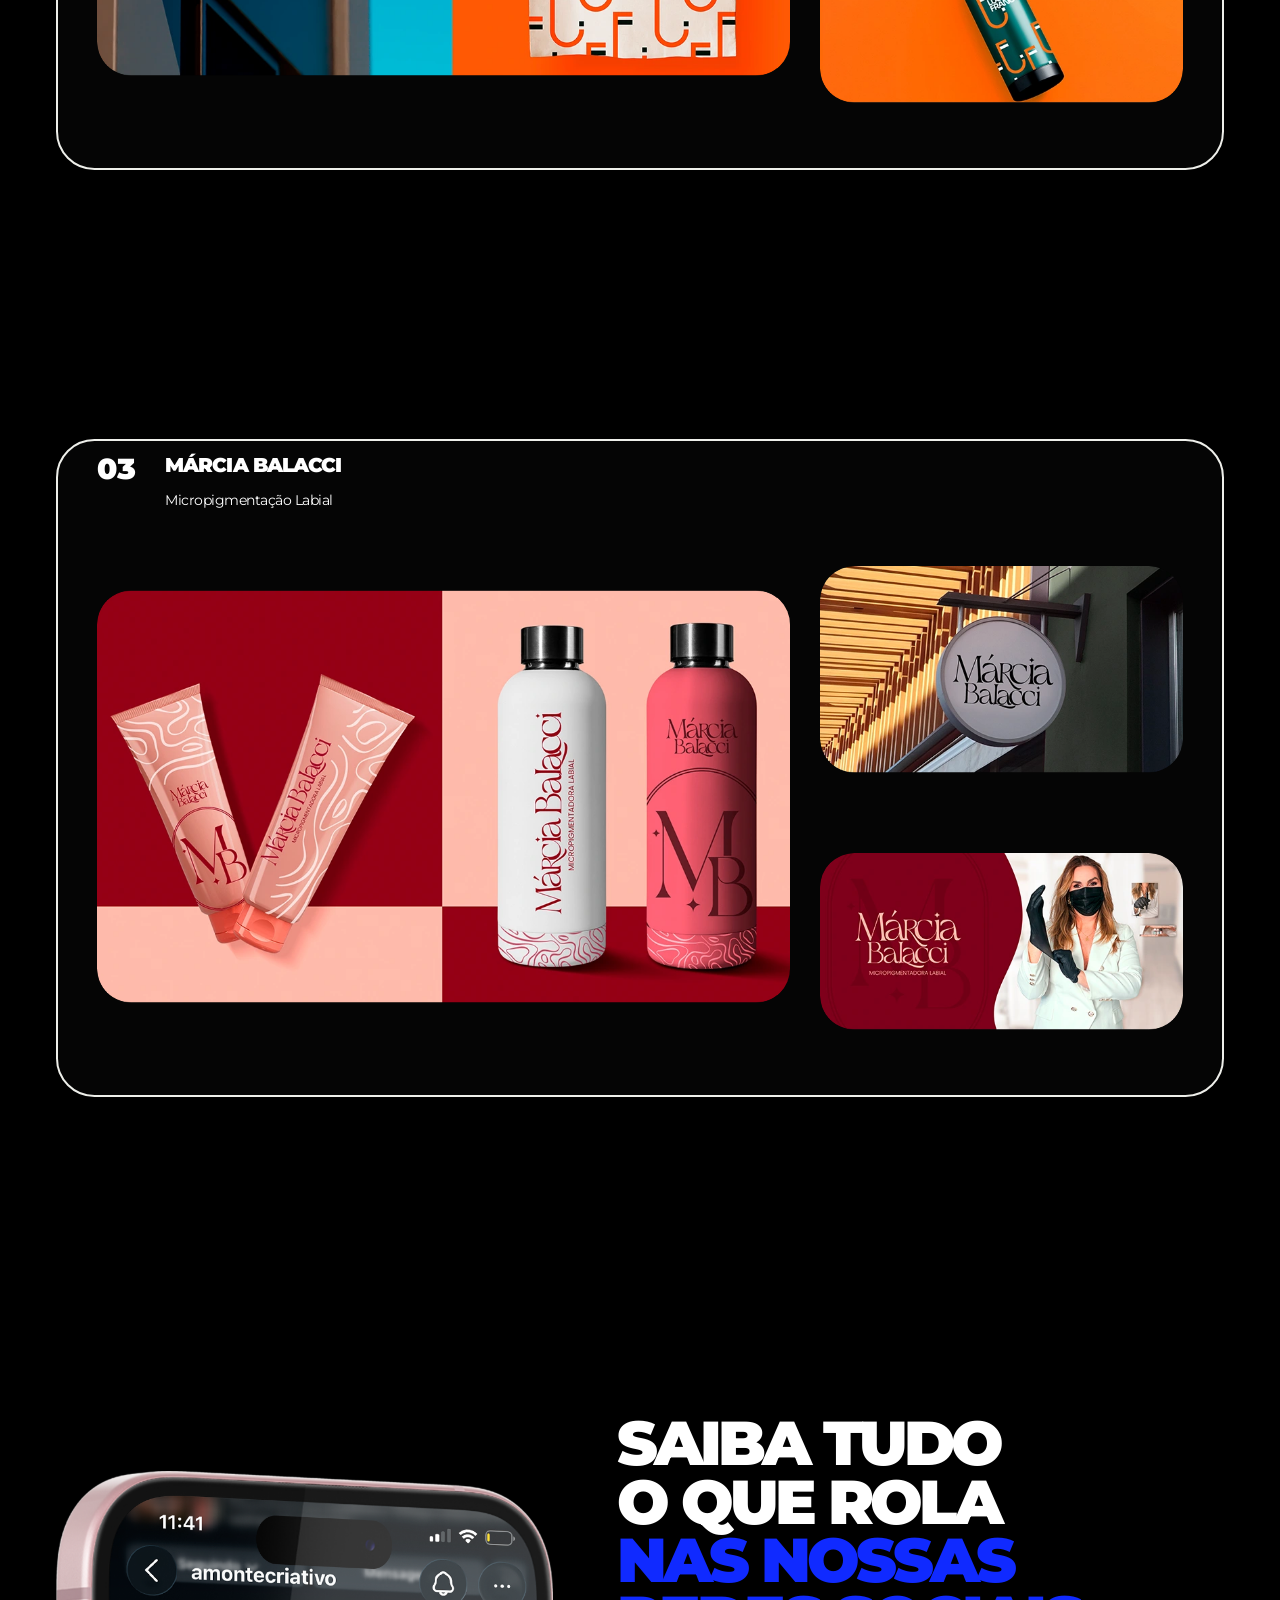
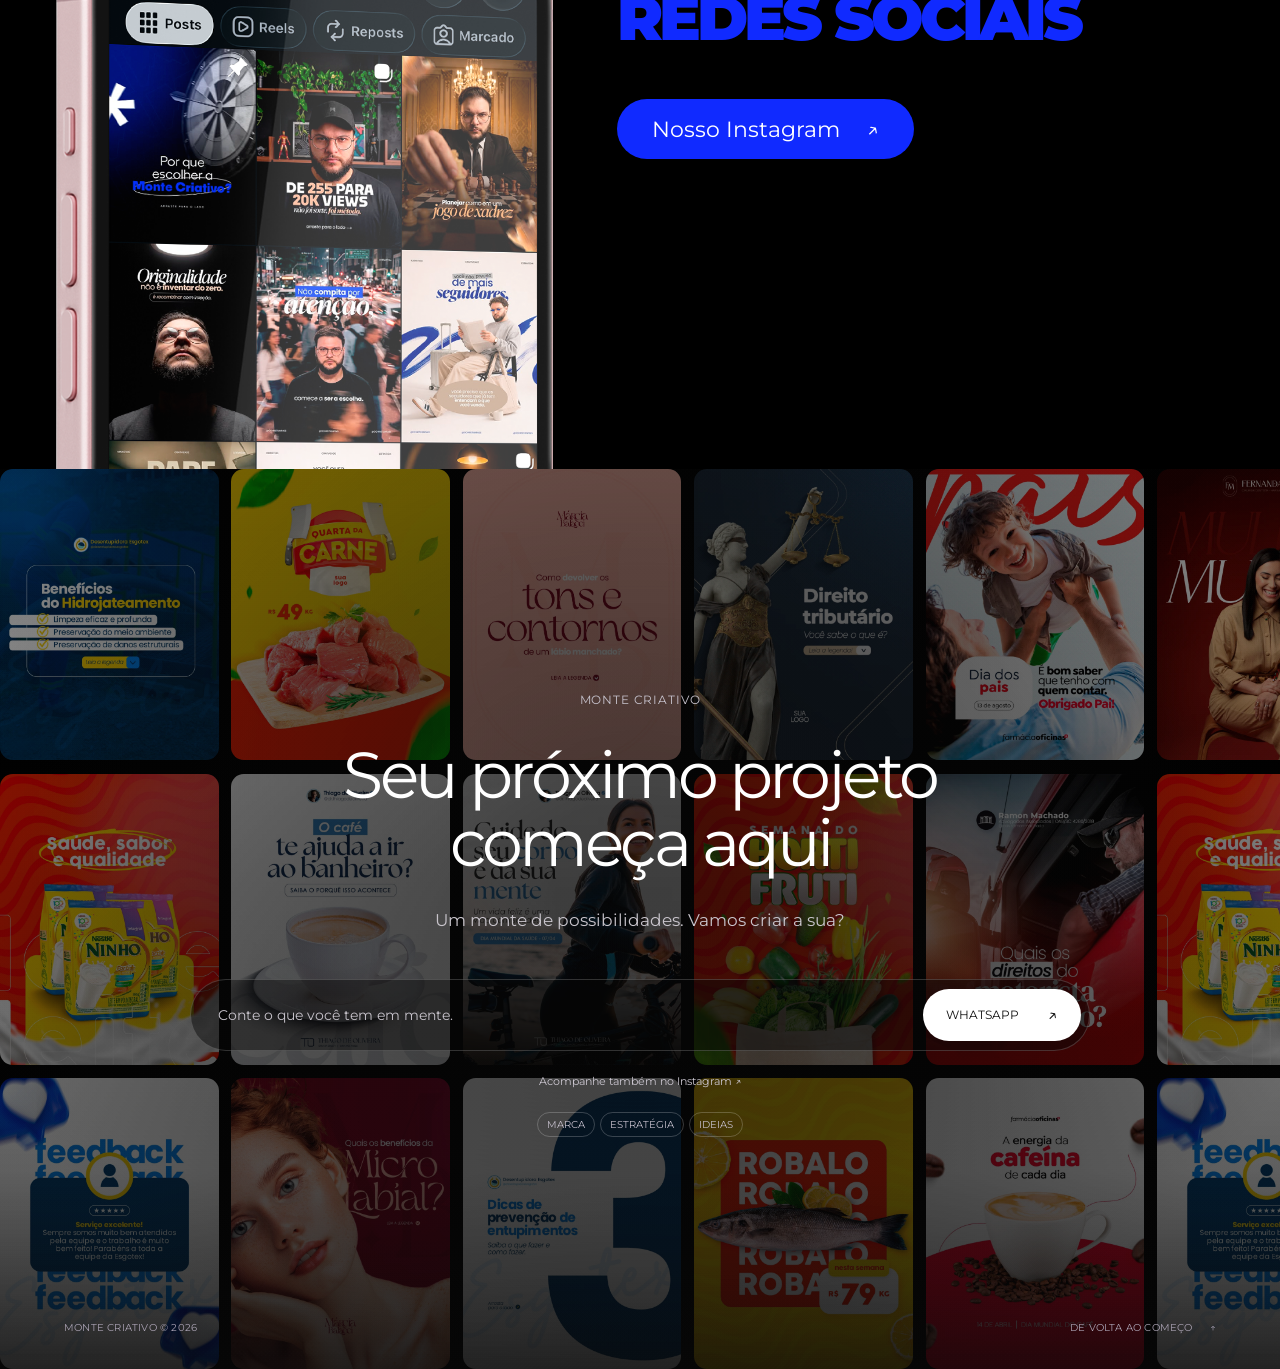
==== commit 91cd03a0: "Ajusta espaço e velocidade da galeria no mobile" ====
--- a/index.html
+++ b/index.html
@@ -30,7 +30,7 @@
   <link rel="stylesheet" href="fonts.css">
   <link rel="stylesheet" href="styles.css">
   <link rel="stylesheet" href="landing.css">
-  <link rel="stylesheet" href="portfolio.css?v=20260925-gallery-contact">
+  <link rel="stylesheet" href="portfolio.css?v=20260925-mobile-gallery">
   <link rel="stylesheet" href="reference-layout.css?v=20260925-gallery-contact">
   <script type="module" src="script.js"></script>
 </head>
--- a/portfolio.css
+++ b/portfolio.css
@@ -103,7 +103,8 @@
 .is-story.on-portfolio .chapter-nav { opacity: .85; }
 @keyframes portfolio-diagonal-drift { from { transform: translateY(0); } to { transform: translateY(-50%); } }
 @media (max-width: 760px) {
-  .portfolio.gallery-ready .portfolio-wall { --art-width: clamp(165px, 29vw, 215px); }
+  .portfolio.gallery-ready .portfolio-wall { --art-gap: 10px; --art-width: clamp(165px, 29vw, 215px); }
+  .portfolio.gallery-ready .portfolio-track { animation-duration: calc(var(--gallery-duration, 50s) * 1.08); animation-delay: calc(var(--gallery-delay, 0s) * 1.08); }
   .portfolio.gallery-ready footer { left: 22px; right: 22px; bottom: 25px; font-size: 8px; }
   .is-story.on-portfolio .chapter-nav { bottom: 76px; }
 }
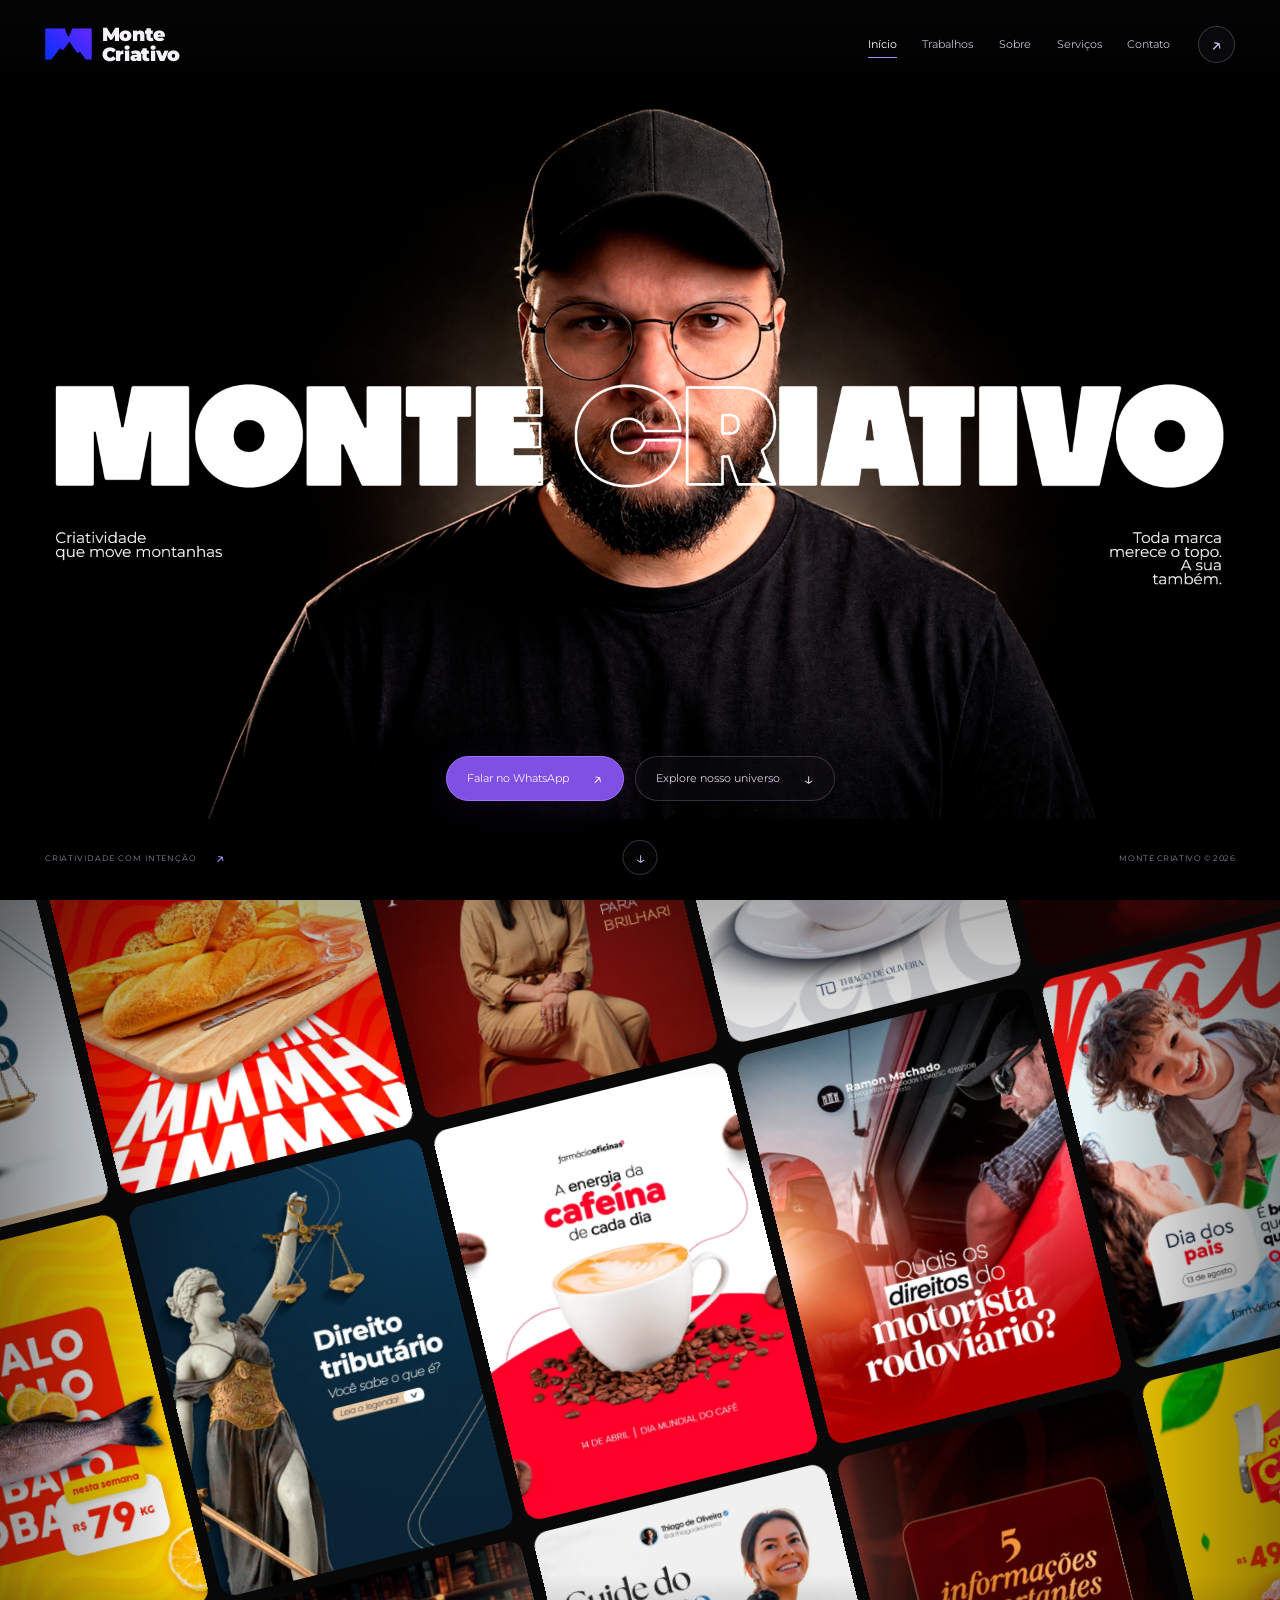
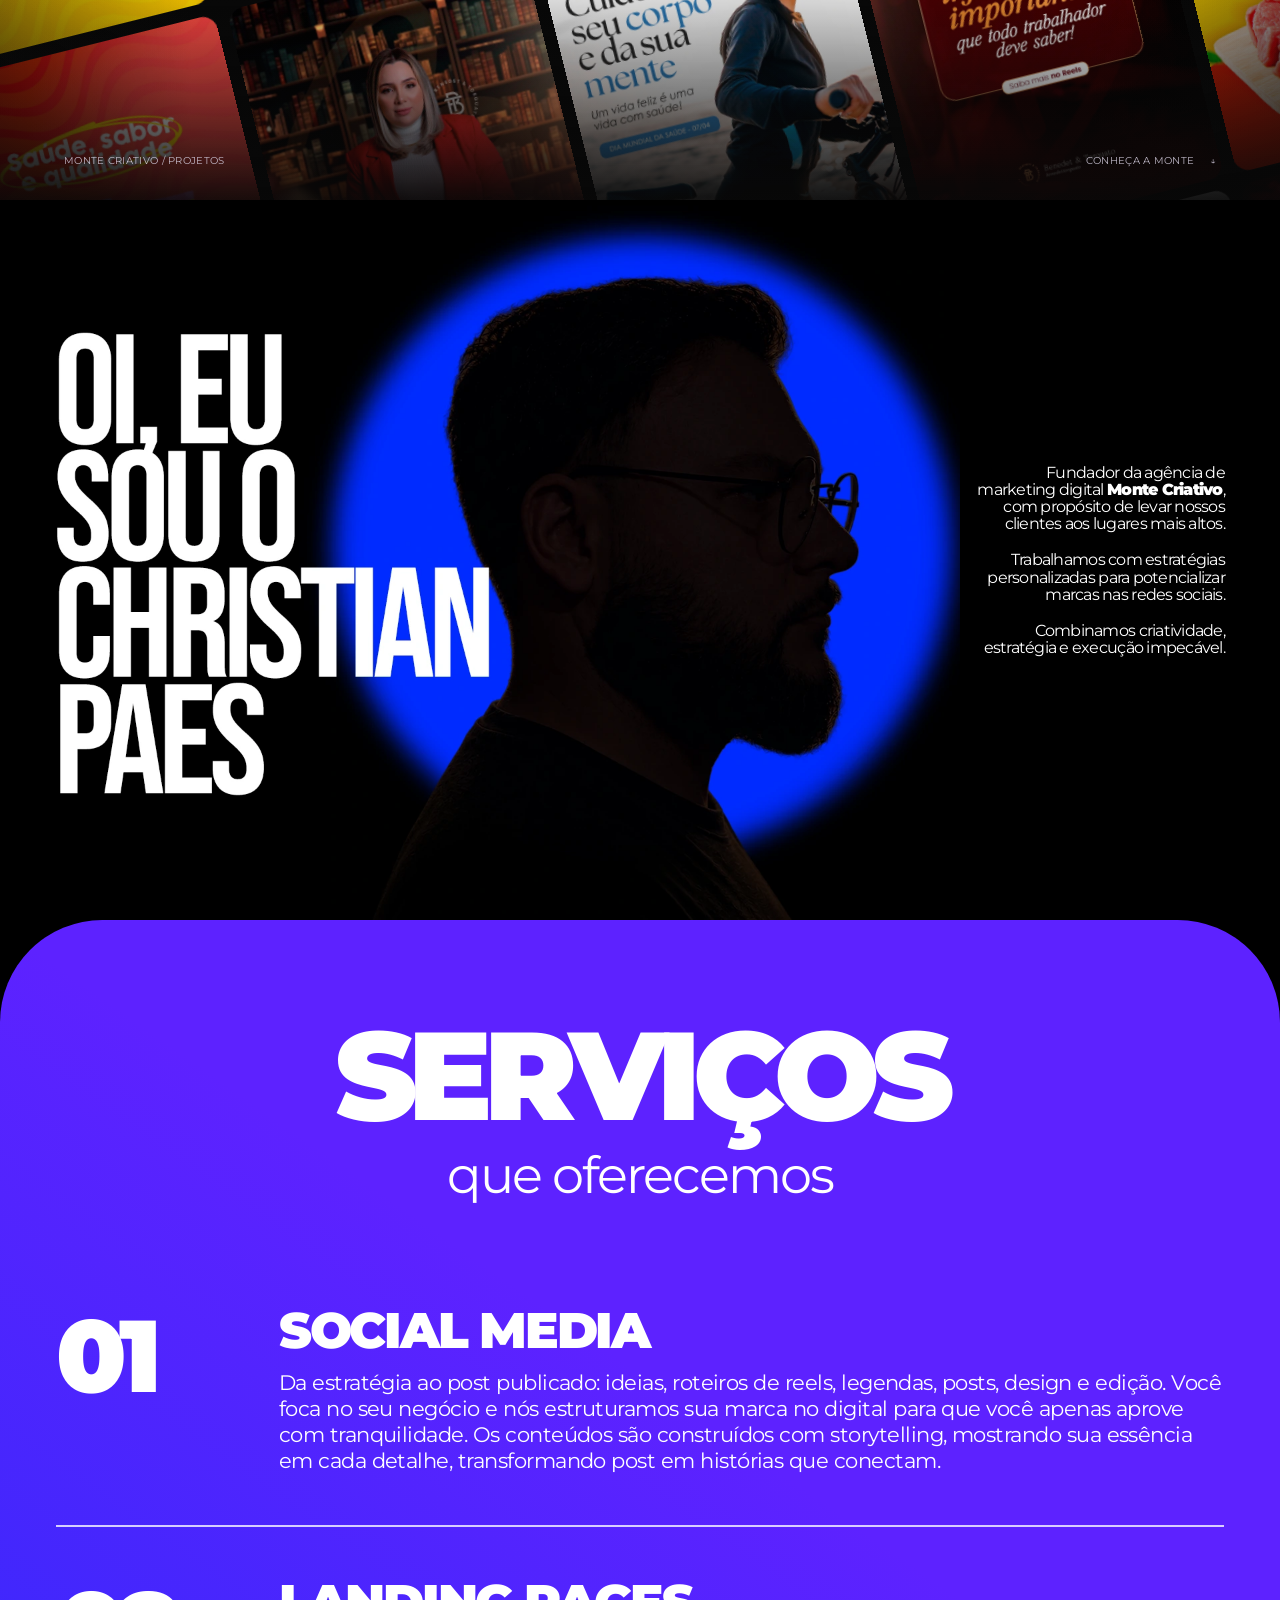
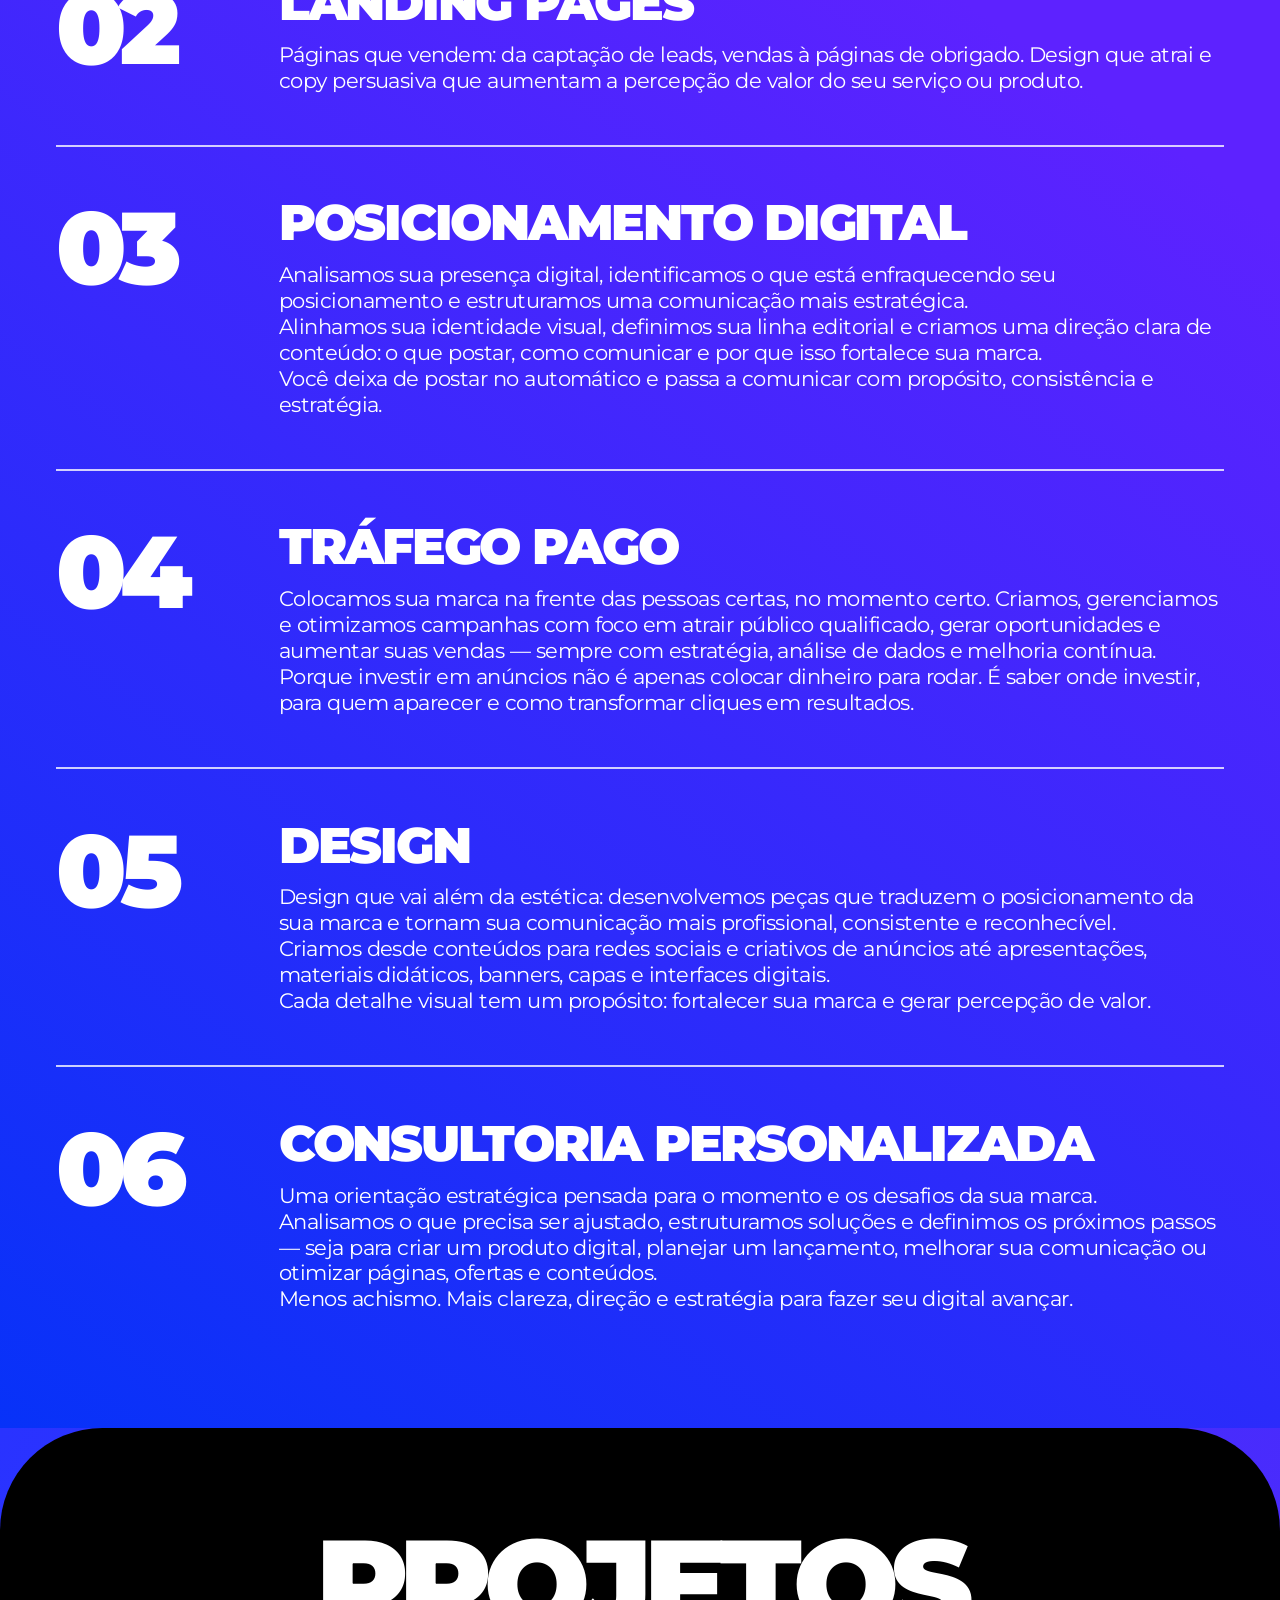
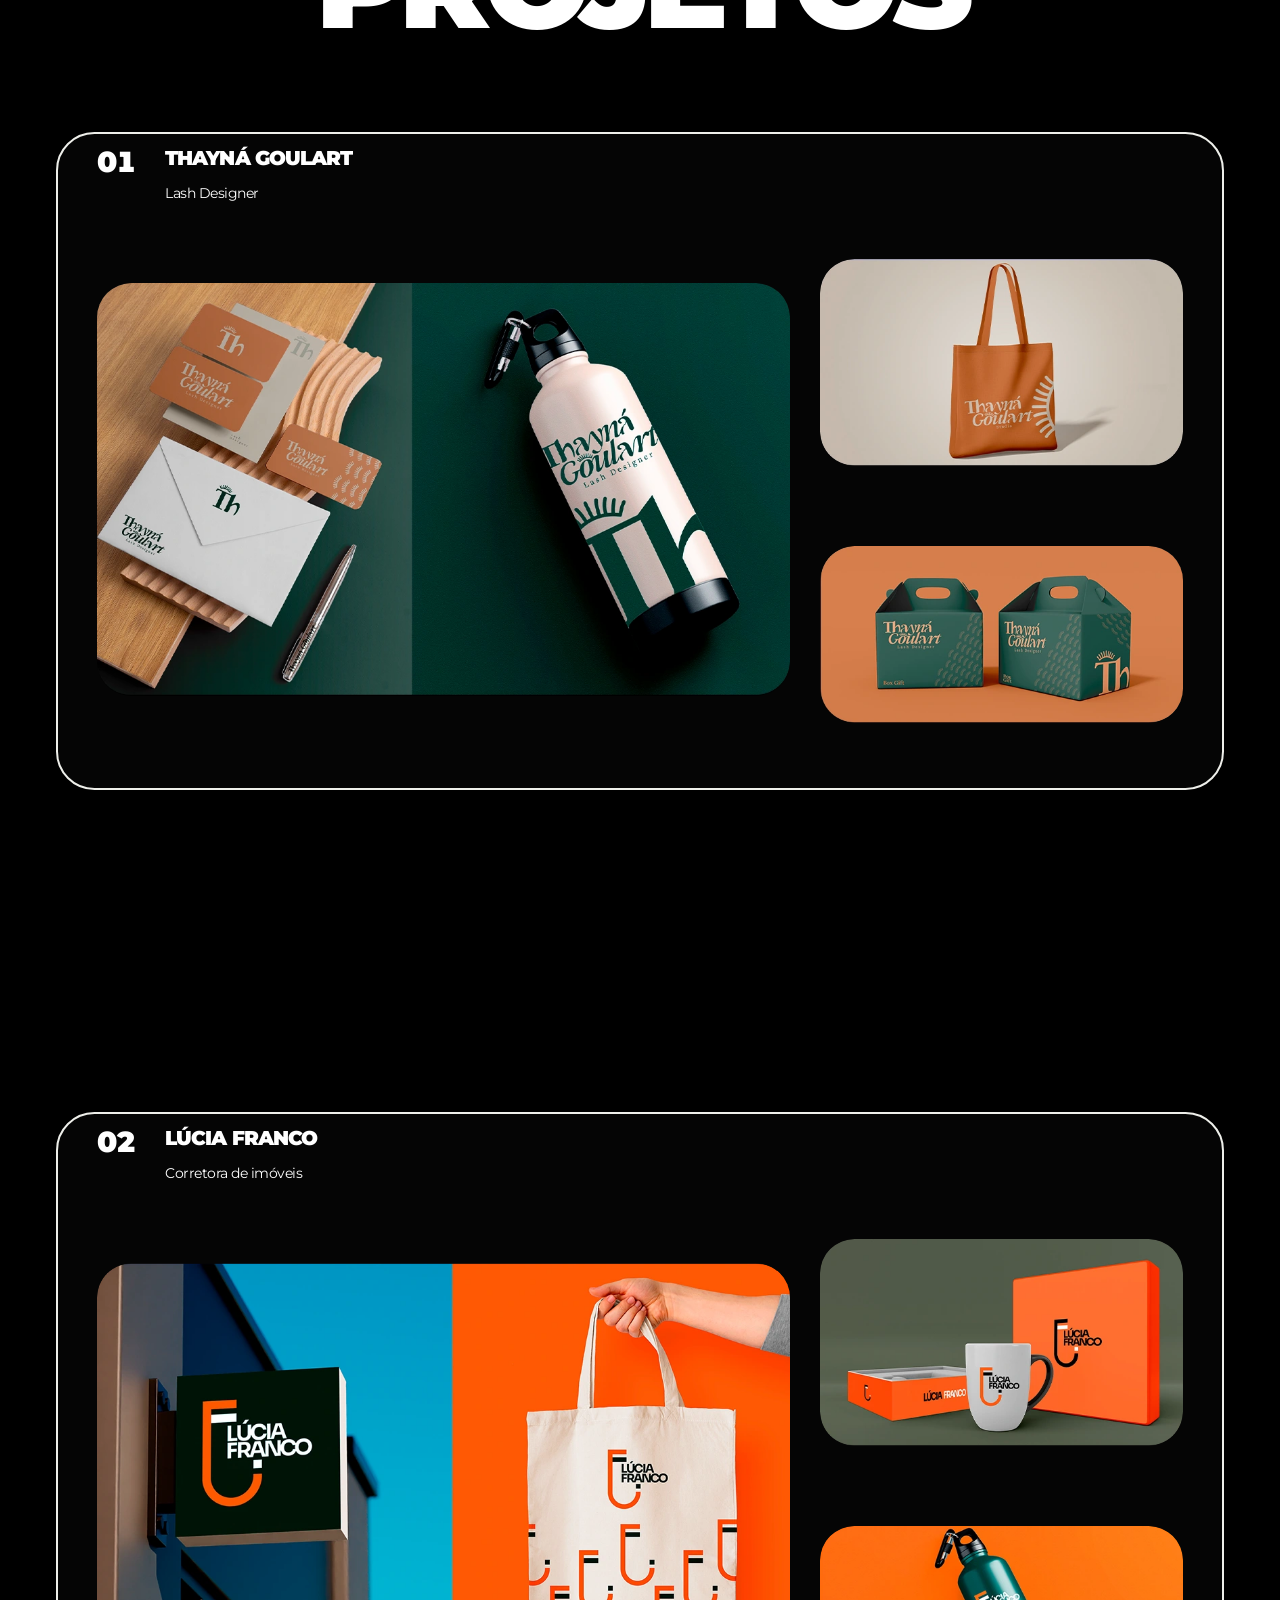
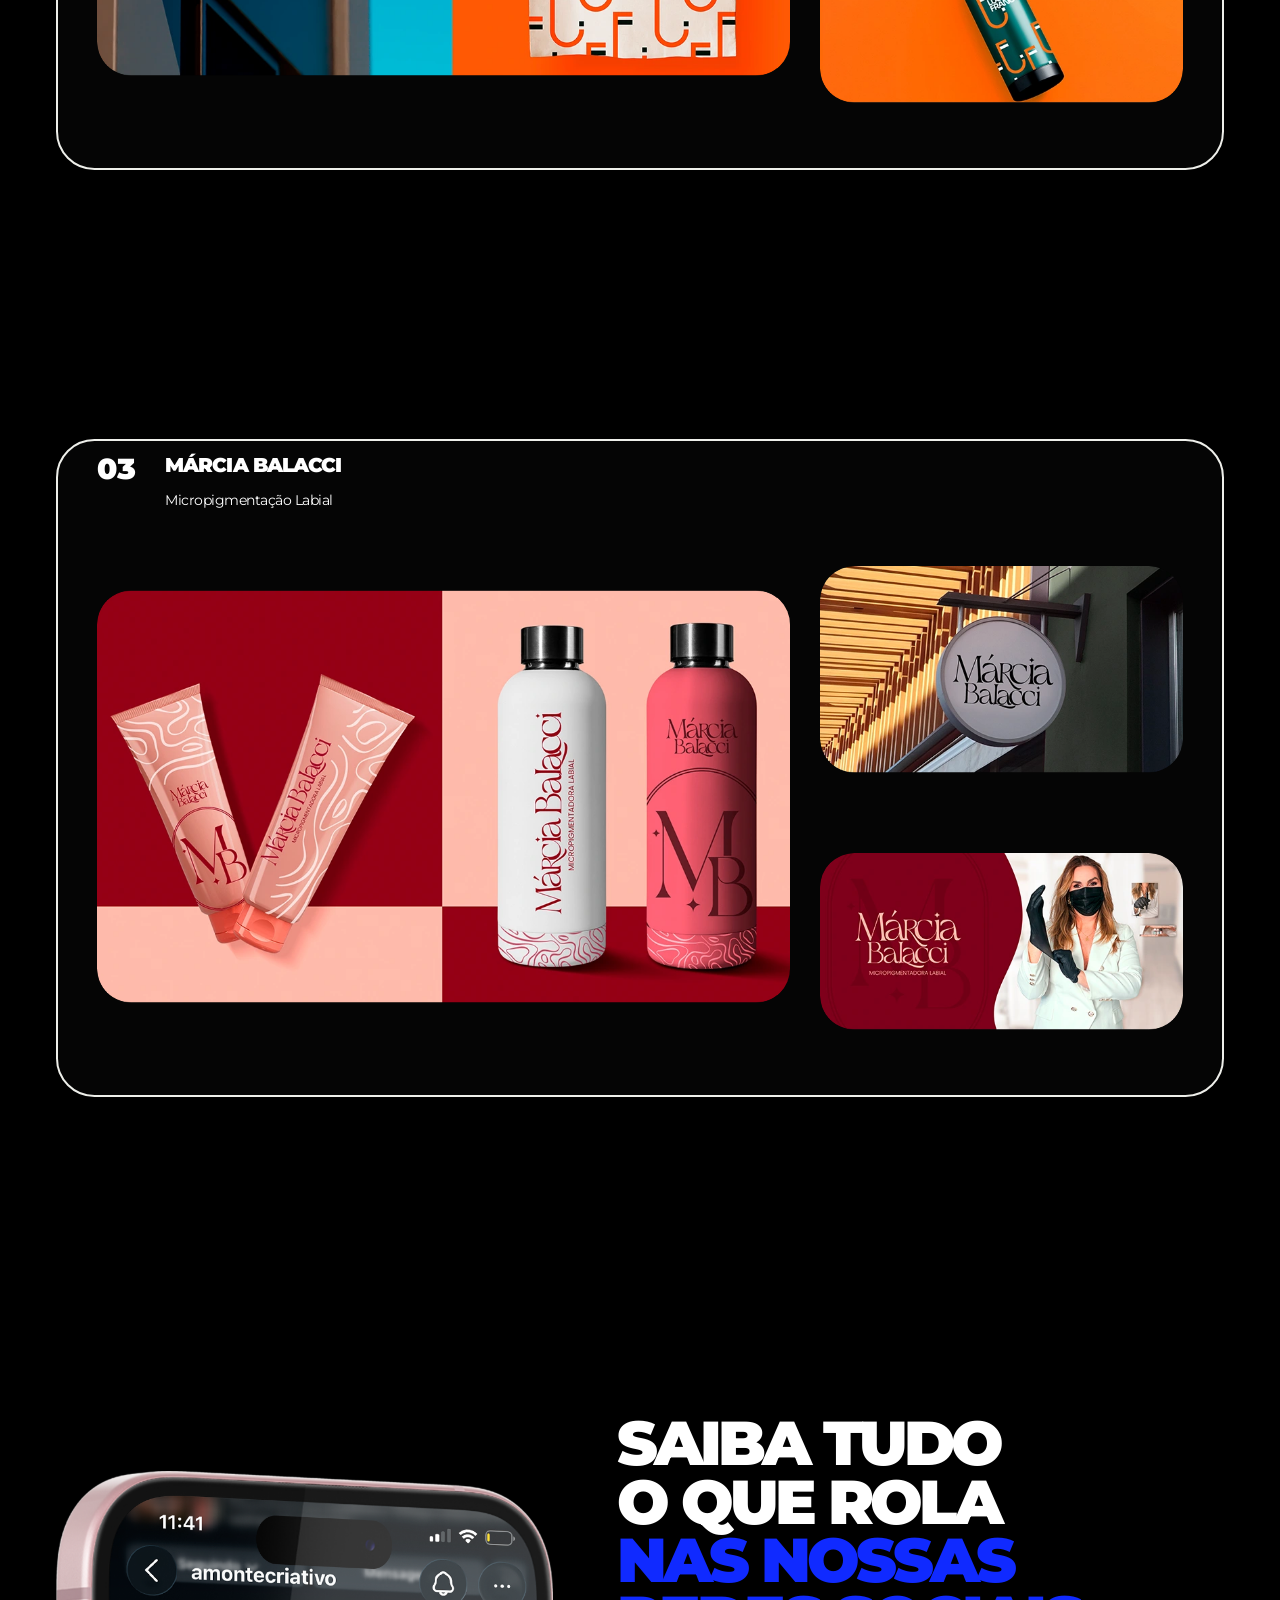
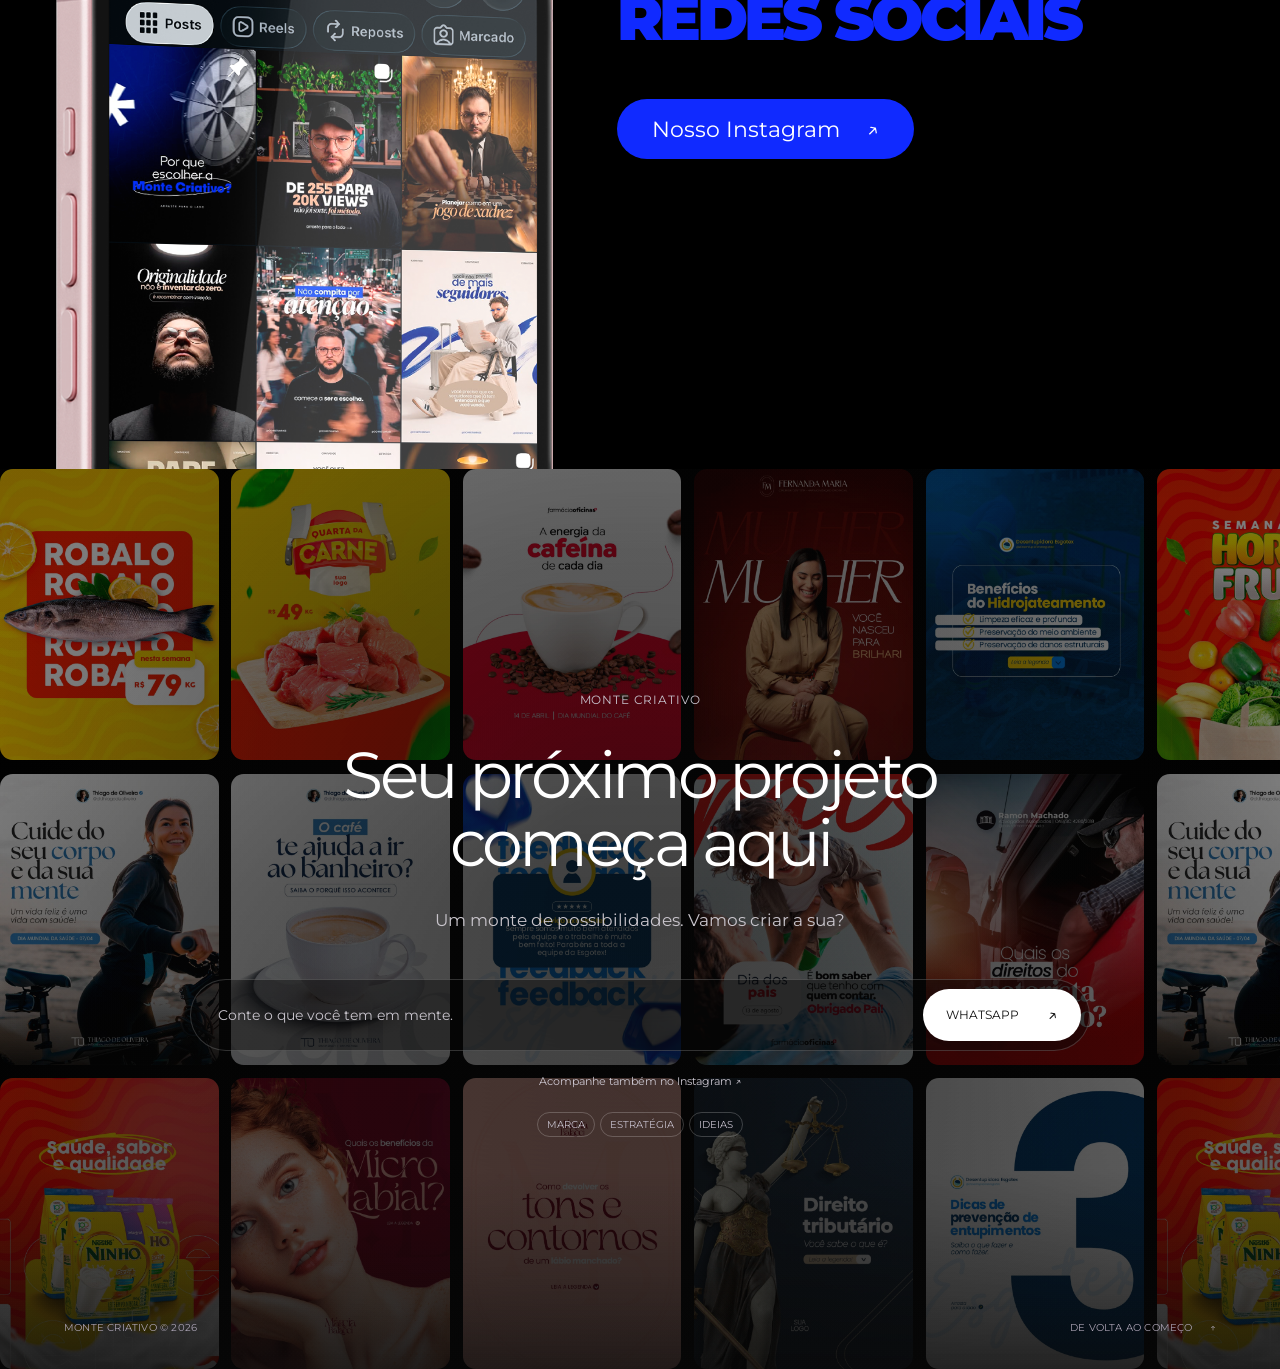
==== commit 2f4f4e56: "Refina espaço e velocidade da galeria mobile" ====
--- a/index.html
+++ b/index.html
@@ -30,7 +30,7 @@
   <link rel="stylesheet" href="fonts.css">
   <link rel="stylesheet" href="styles.css">
   <link rel="stylesheet" href="landing.css">
-  <link rel="stylesheet" href="portfolio.css?v=20260925-mobile-gallery">
+  <link rel="stylesheet" href="portfolio.css?v=20260925-mobile-gallery-2">
   <link rel="stylesheet" href="reference-layout.css?v=20260925-gallery-contact">
   <script type="module" src="script.js"></script>
 </head>
--- a/portfolio.css
+++ b/portfolio.css
@@ -103,8 +103,8 @@
 .is-story.on-portfolio .chapter-nav { opacity: .85; }
 @keyframes portfolio-diagonal-drift { from { transform: translateY(0); } to { transform: translateY(-50%); } }
 @media (max-width: 760px) {
-  .portfolio.gallery-ready .portfolio-wall { --art-gap: 10px; --art-width: clamp(165px, 29vw, 215px); }
-  .portfolio.gallery-ready .portfolio-track { animation-duration: calc(var(--gallery-duration, 50s) * 1.08); animation-delay: calc(var(--gallery-delay, 0s) * 1.08); }
+  .portfolio.gallery-ready .portfolio-wall { --art-gap: 8px; --art-width: clamp(165px, 29vw, 215px); }
+  .portfolio.gallery-ready .portfolio-track { animation-duration: calc(var(--gallery-duration, 50s) * 1.16); animation-delay: calc(var(--gallery-delay, 0s) * 1.16); }
   .portfolio.gallery-ready footer { left: 22px; right: 22px; bottom: 25px; font-size: 8px; }
   .is-story.on-portfolio .chapter-nav { bottom: 76px; }
 }
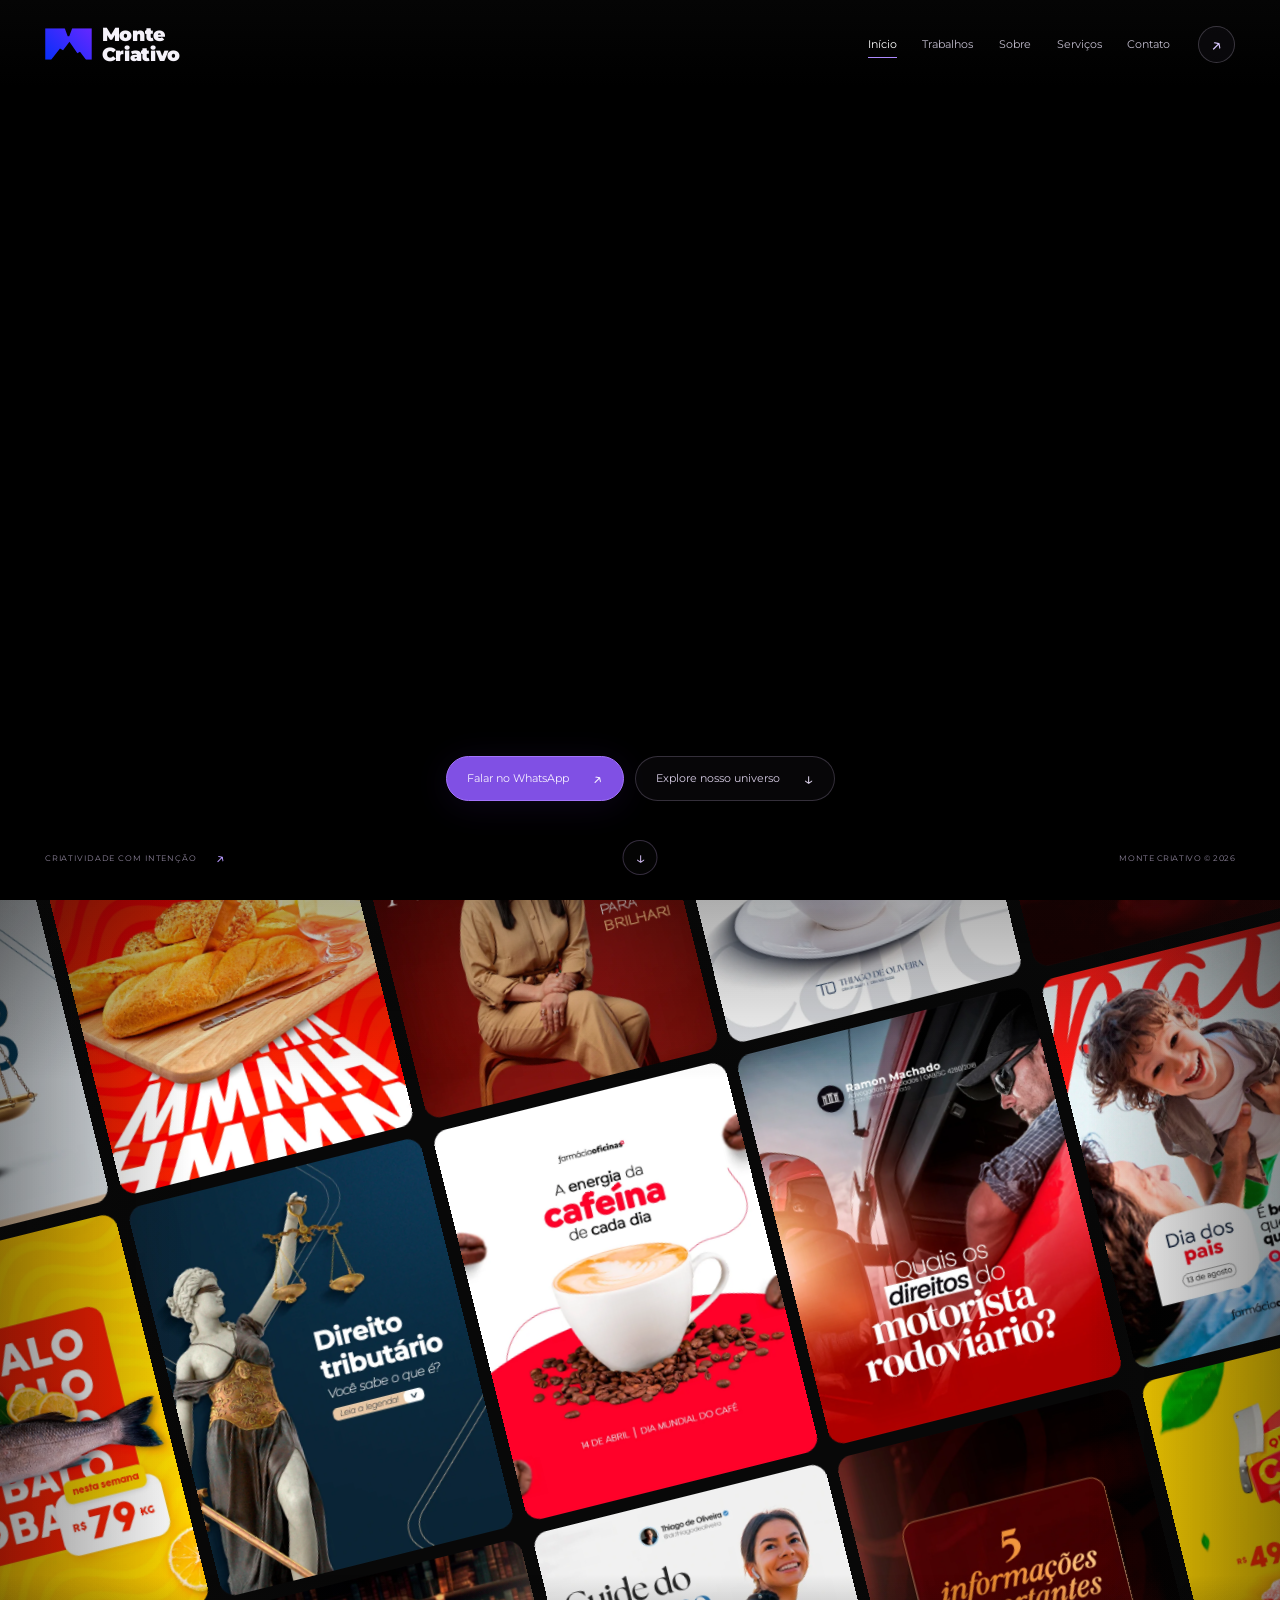
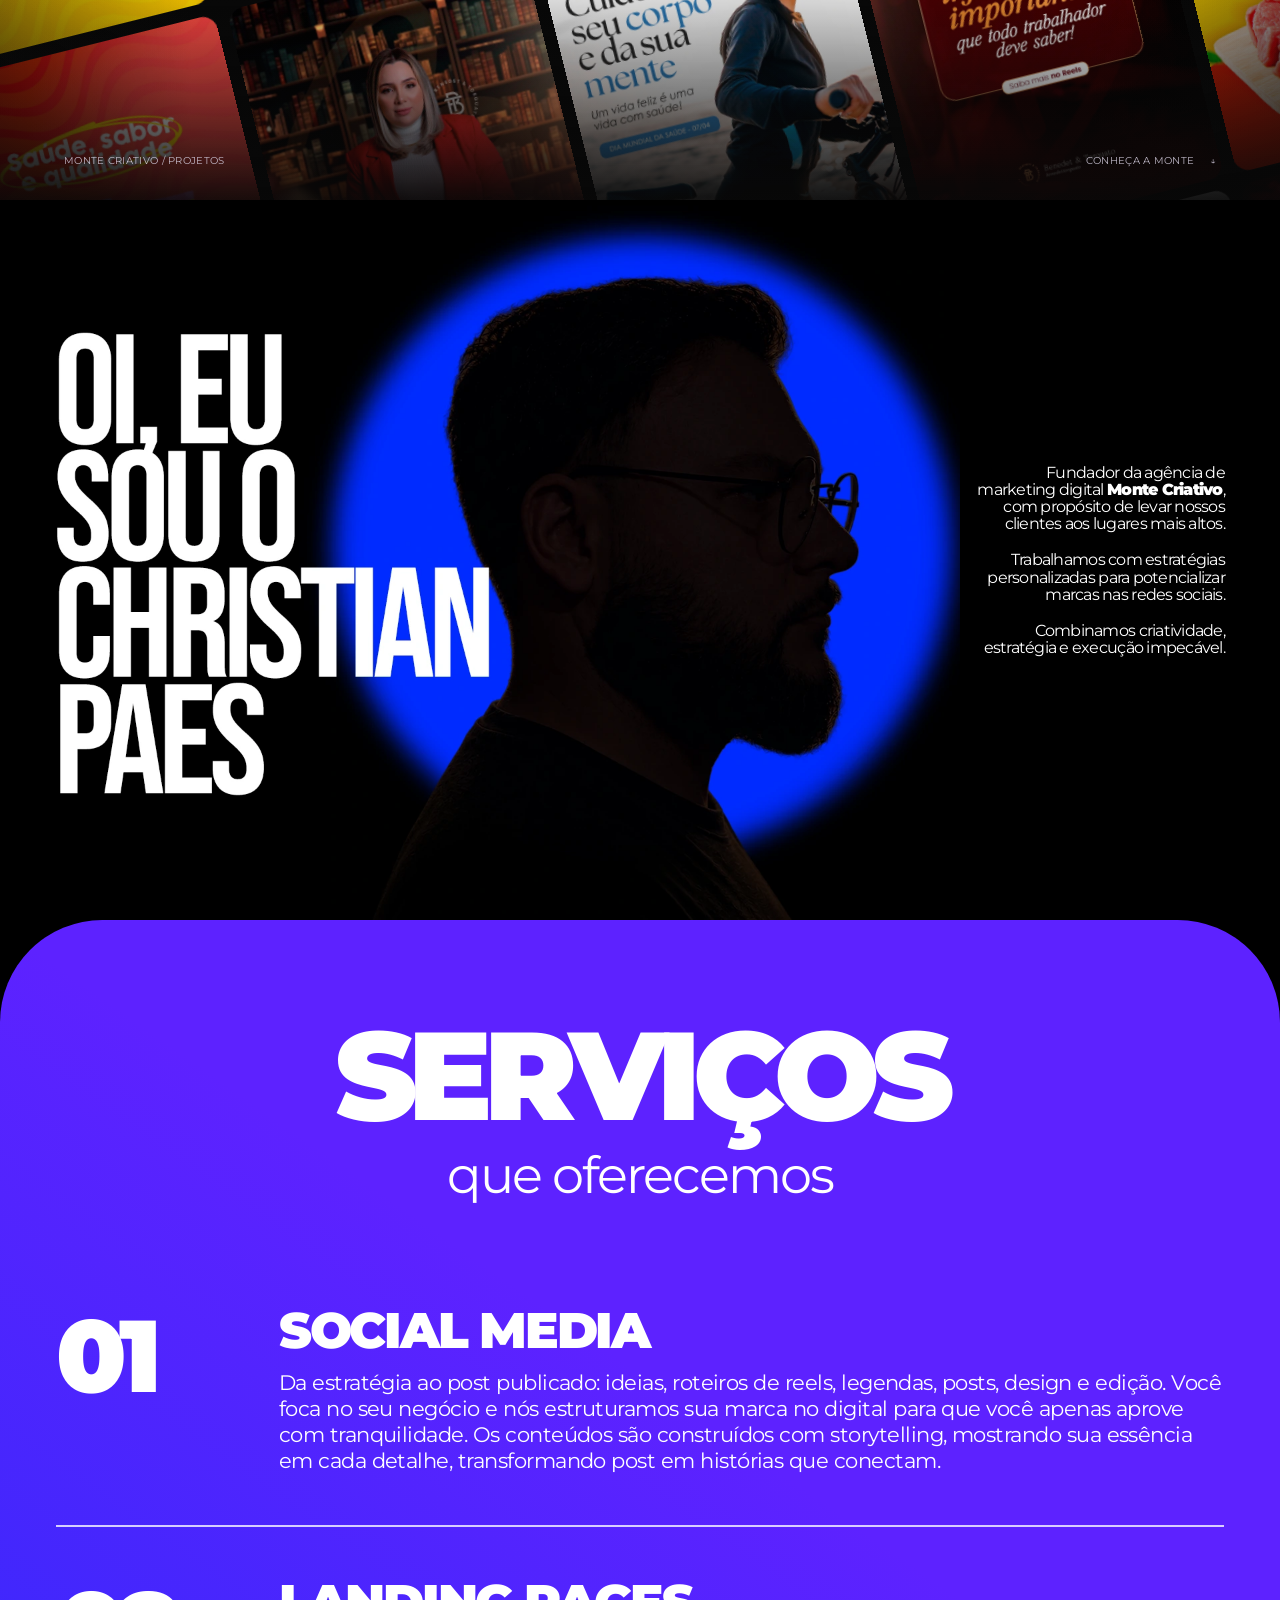
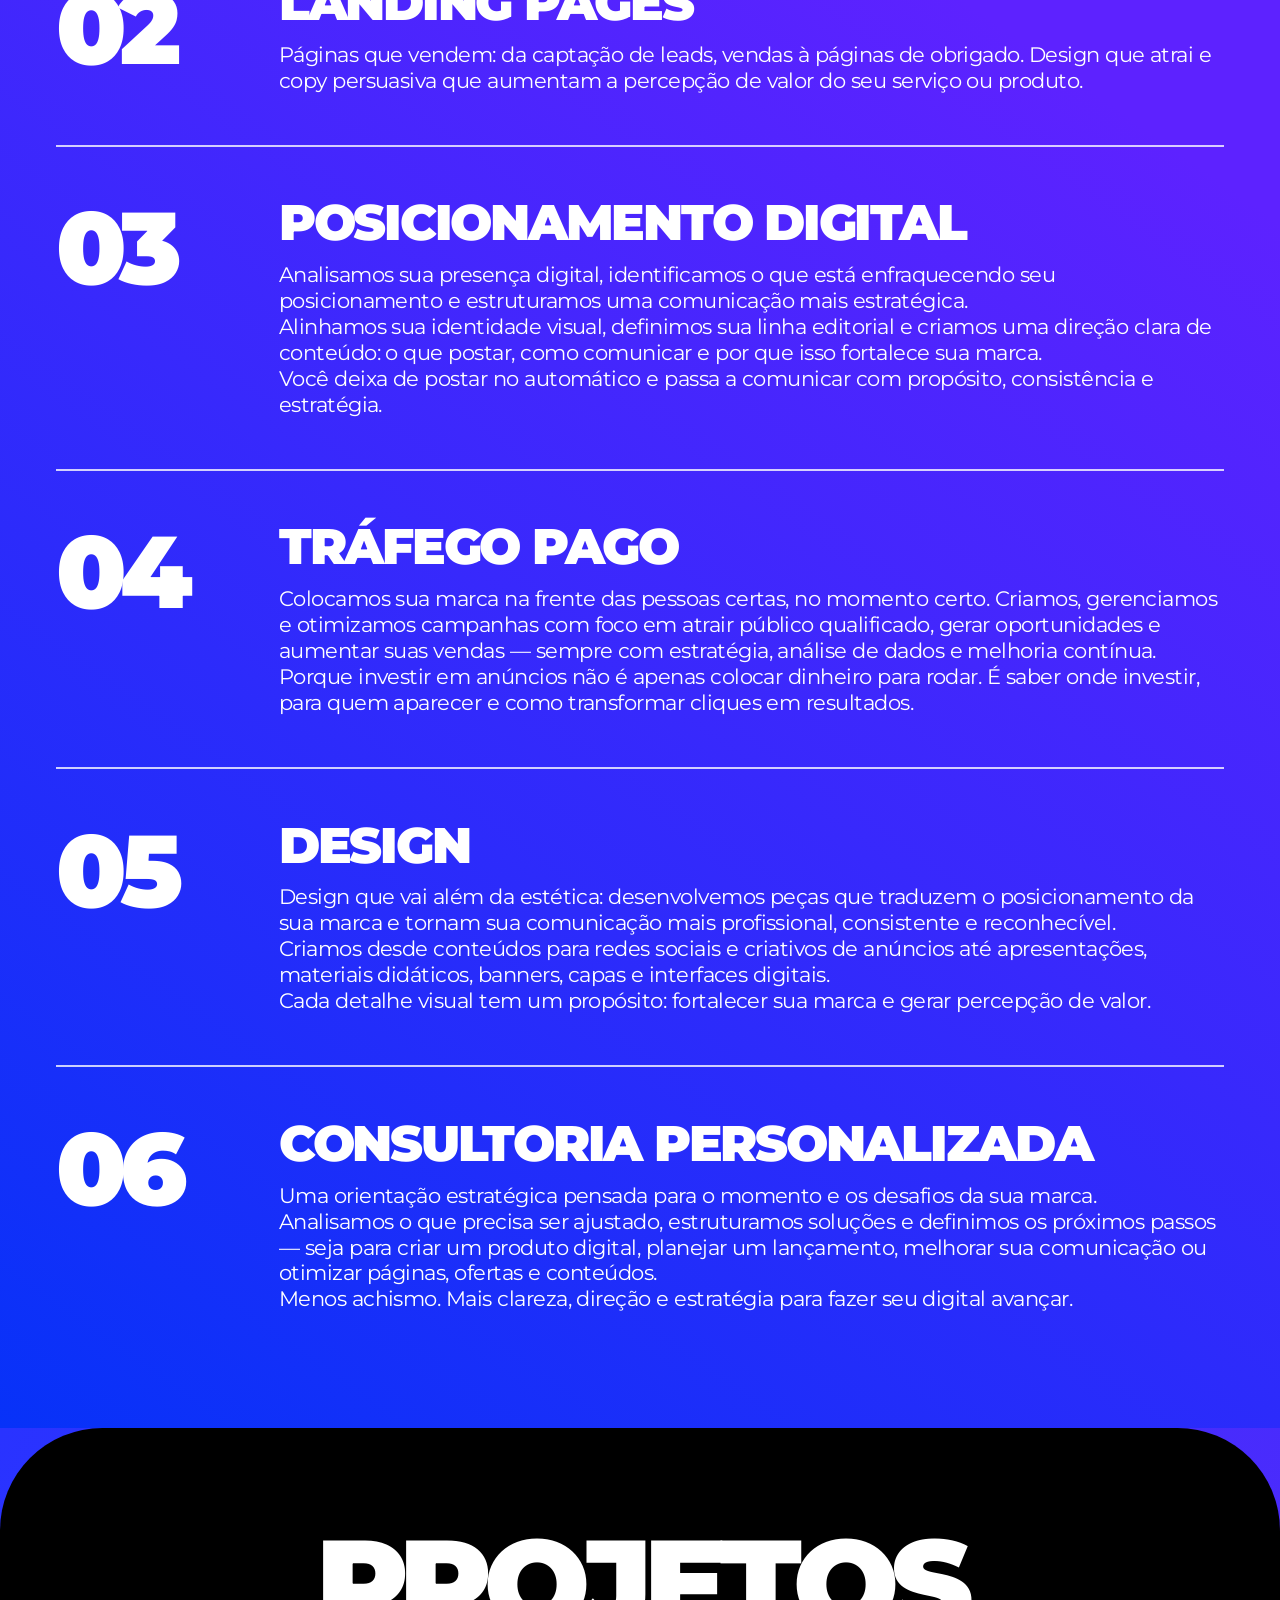
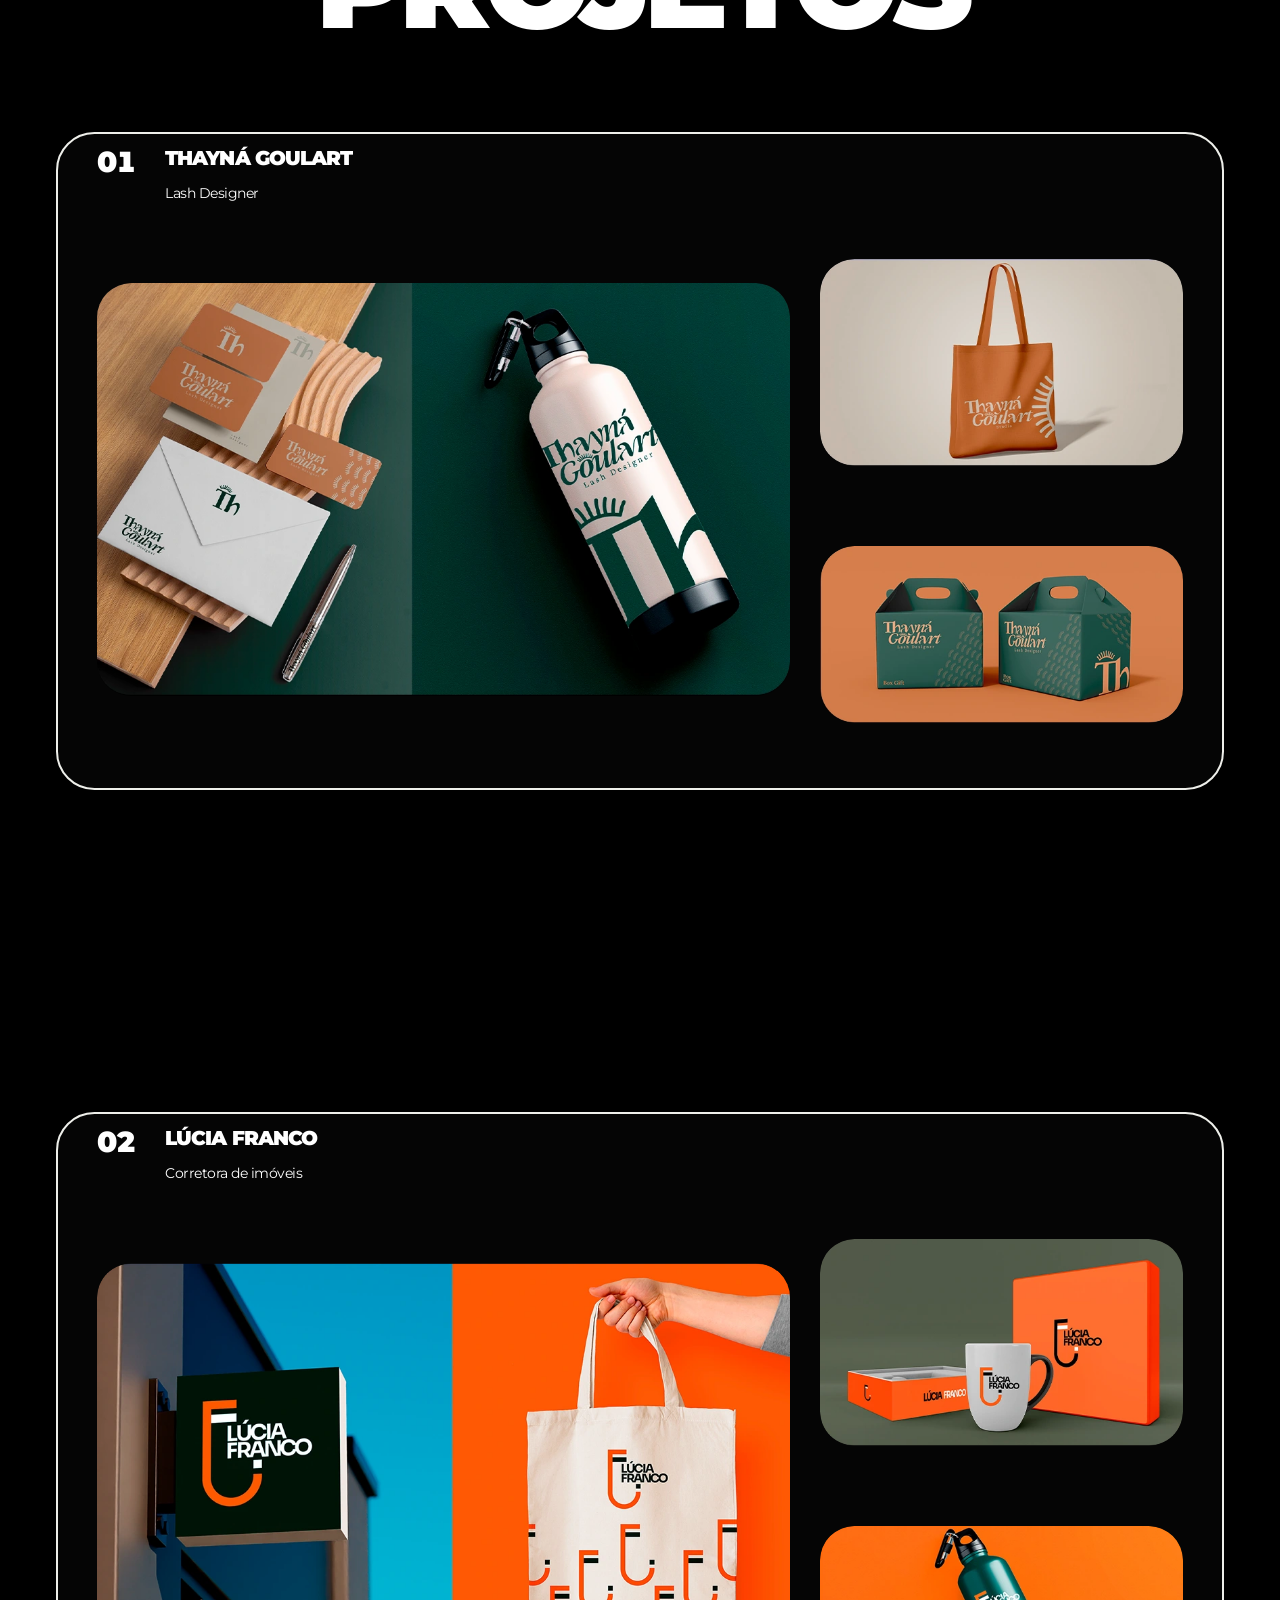
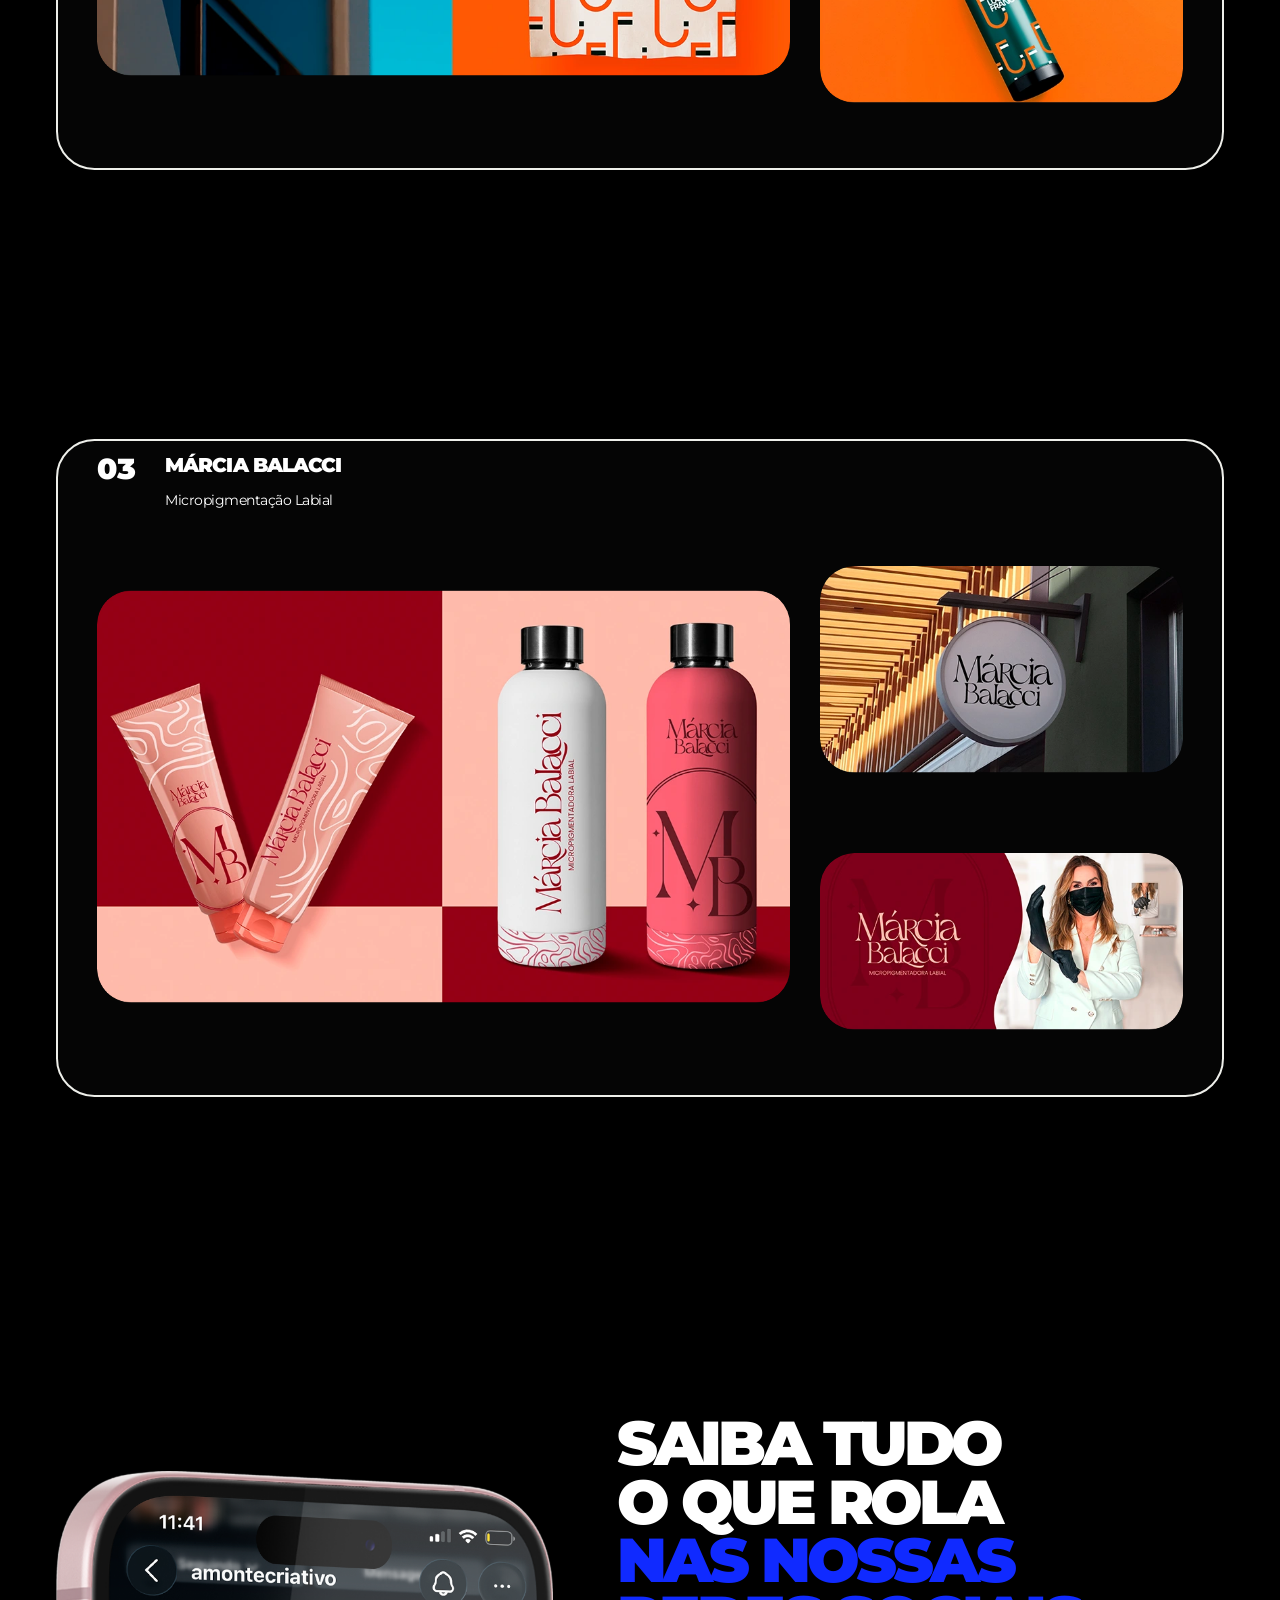
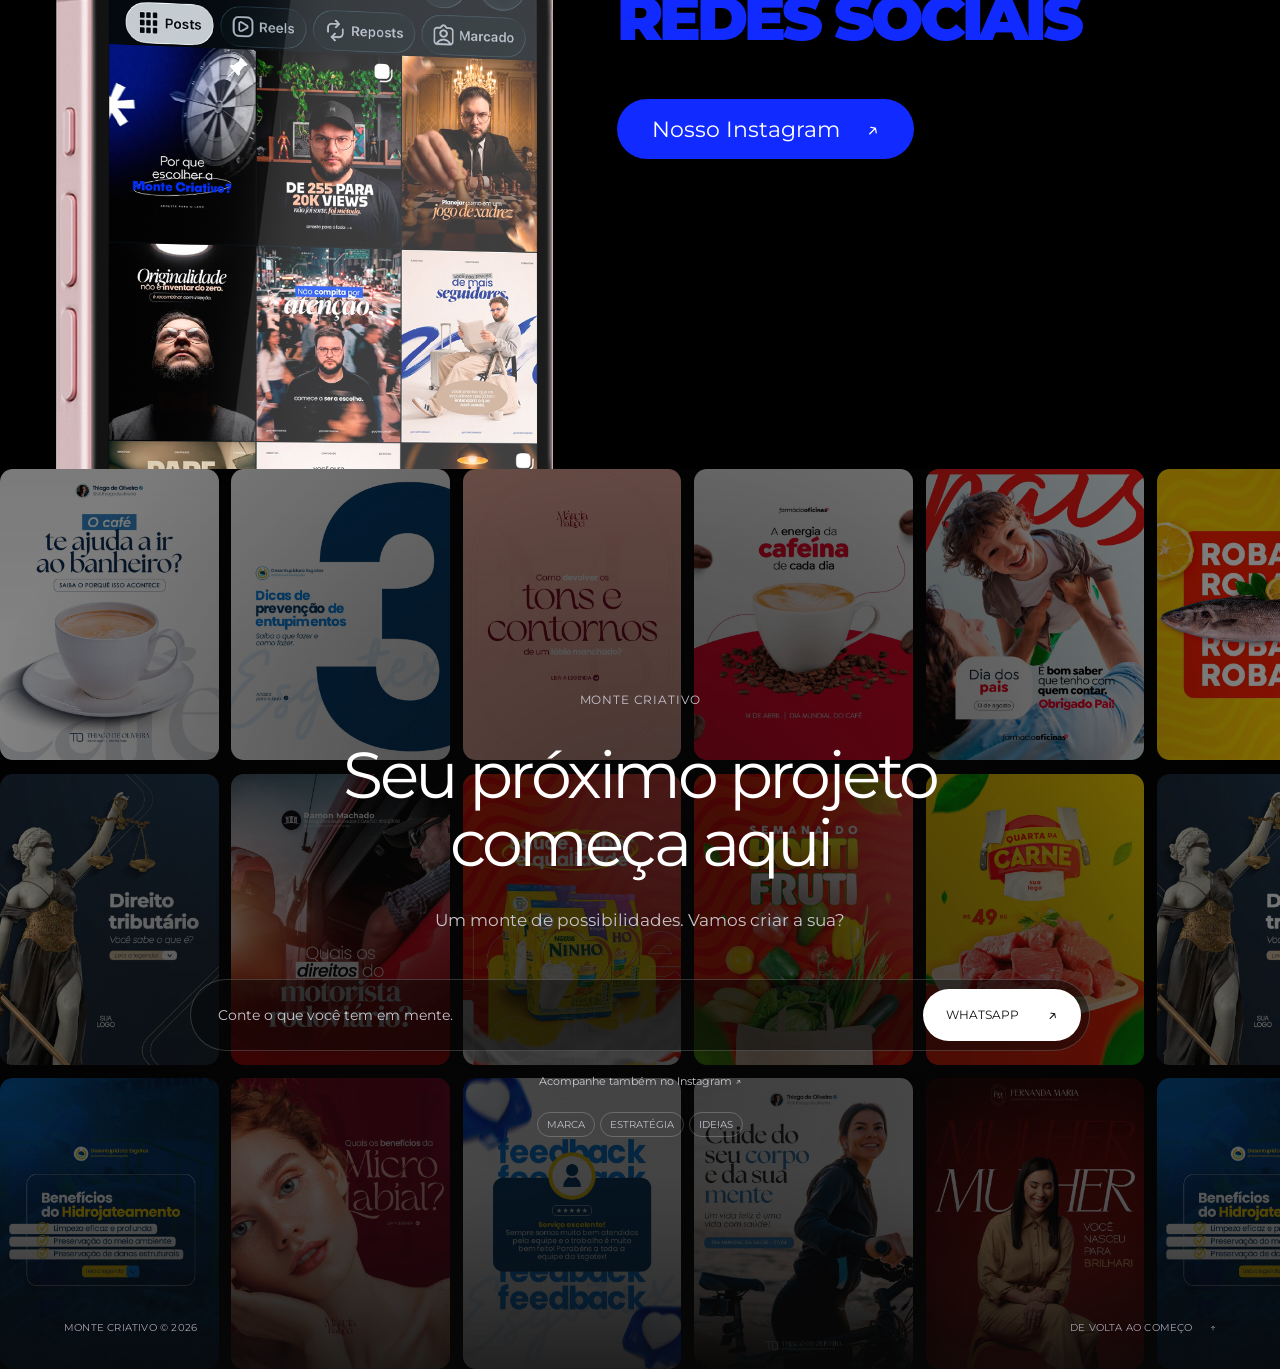
==== commit 9c29ab76: "Corrige favicon da pesquisa Google" ====
--- a/index.html
+++ b/index.html
@@ -22,7 +22,7 @@
   <meta name="twitter:title" content="Monte Criativo">
   <meta name="twitter:description" content="Criatividade com intenção, estratégia em cada movimento.">
   <meta name="twitter:image" content="https://montecriativo.com.br/assets/monte-criativo-link.jpg">
-  <link rel="icon" href="assets/monte-favicon.svg" type="image/svg+xml" sizes="any">
+  <link rel="icon" href="favicon.png" type="image/png" sizes="192x192">
   <link rel="preload" href="assets/fonts/montserrat-regular.ttf" as="font" type="font/ttf" crossorigin>
   <link rel="preload" href="assets/fonts/noka-logo-bold.otf" as="font" type="font/otf" crossorigin>
   <link rel="preload" href="assets/hero atualizado.png" as="image" media="(min-width: 761px)">
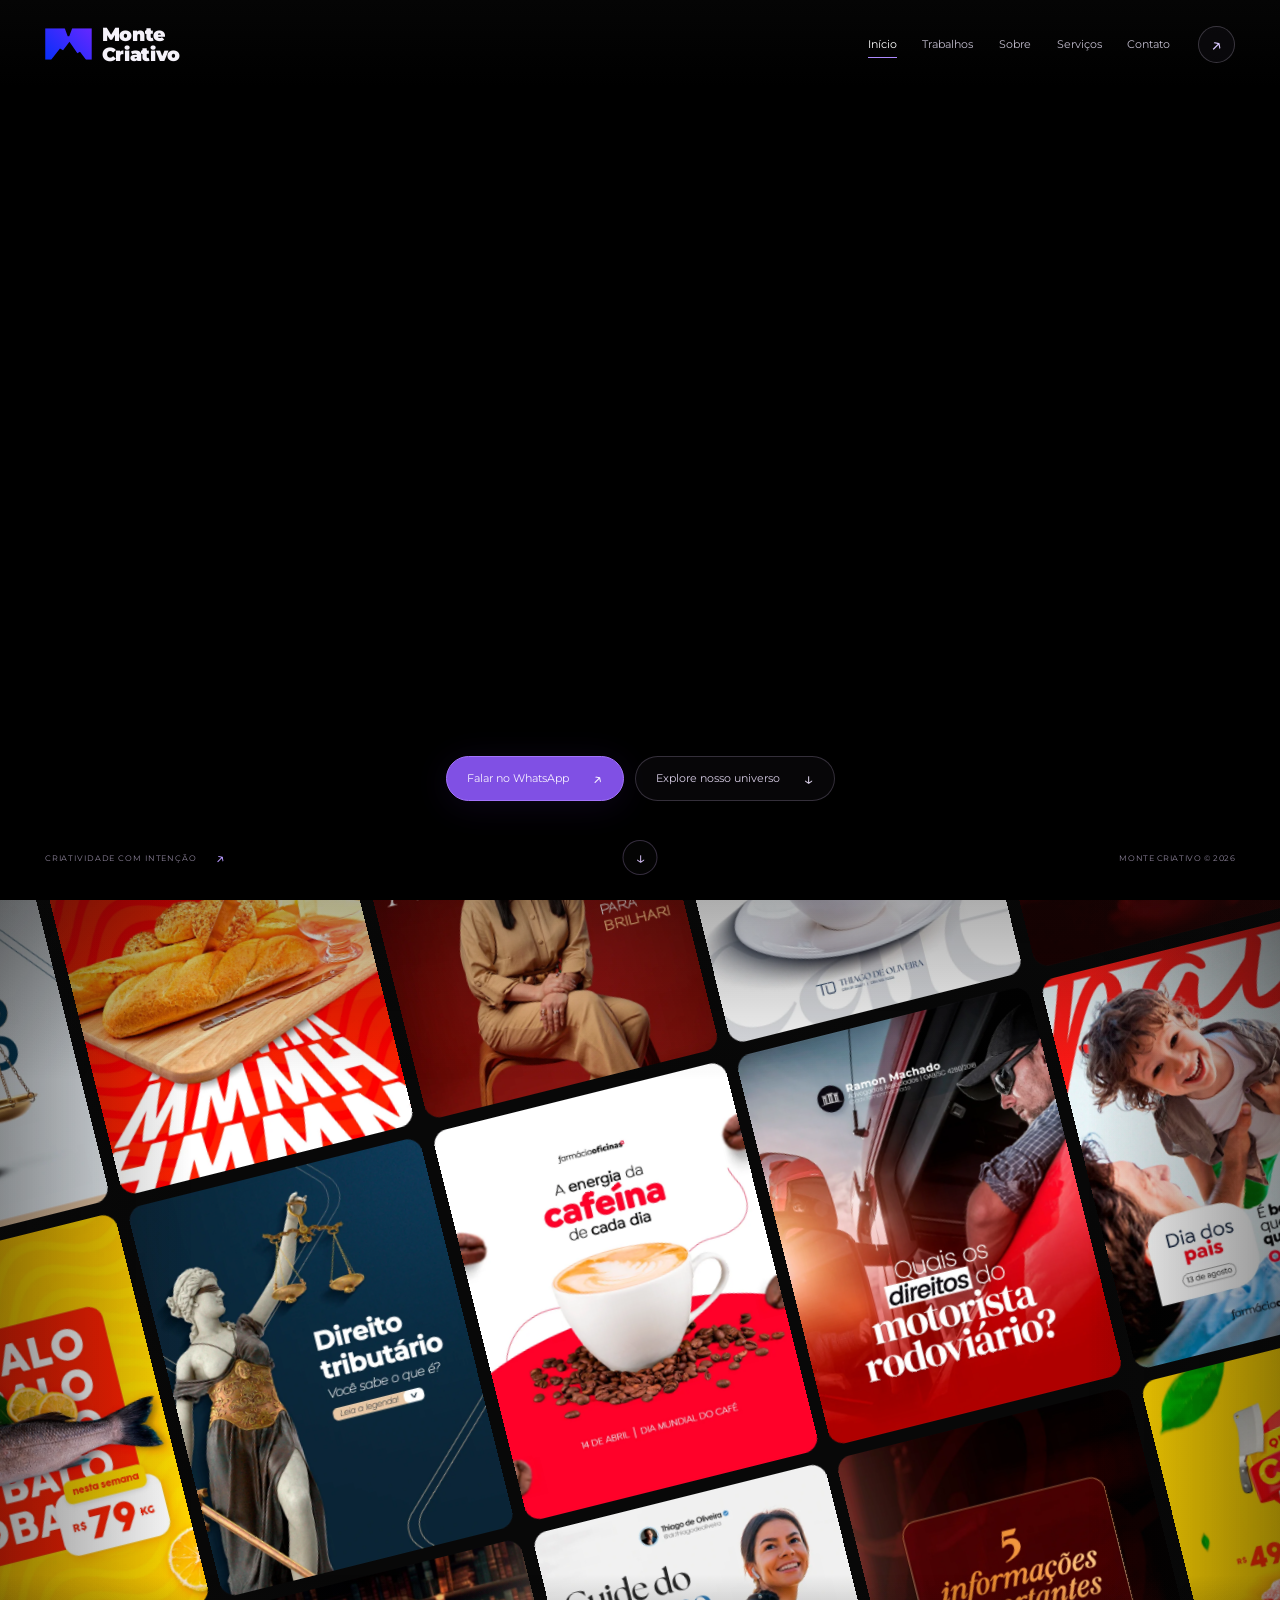
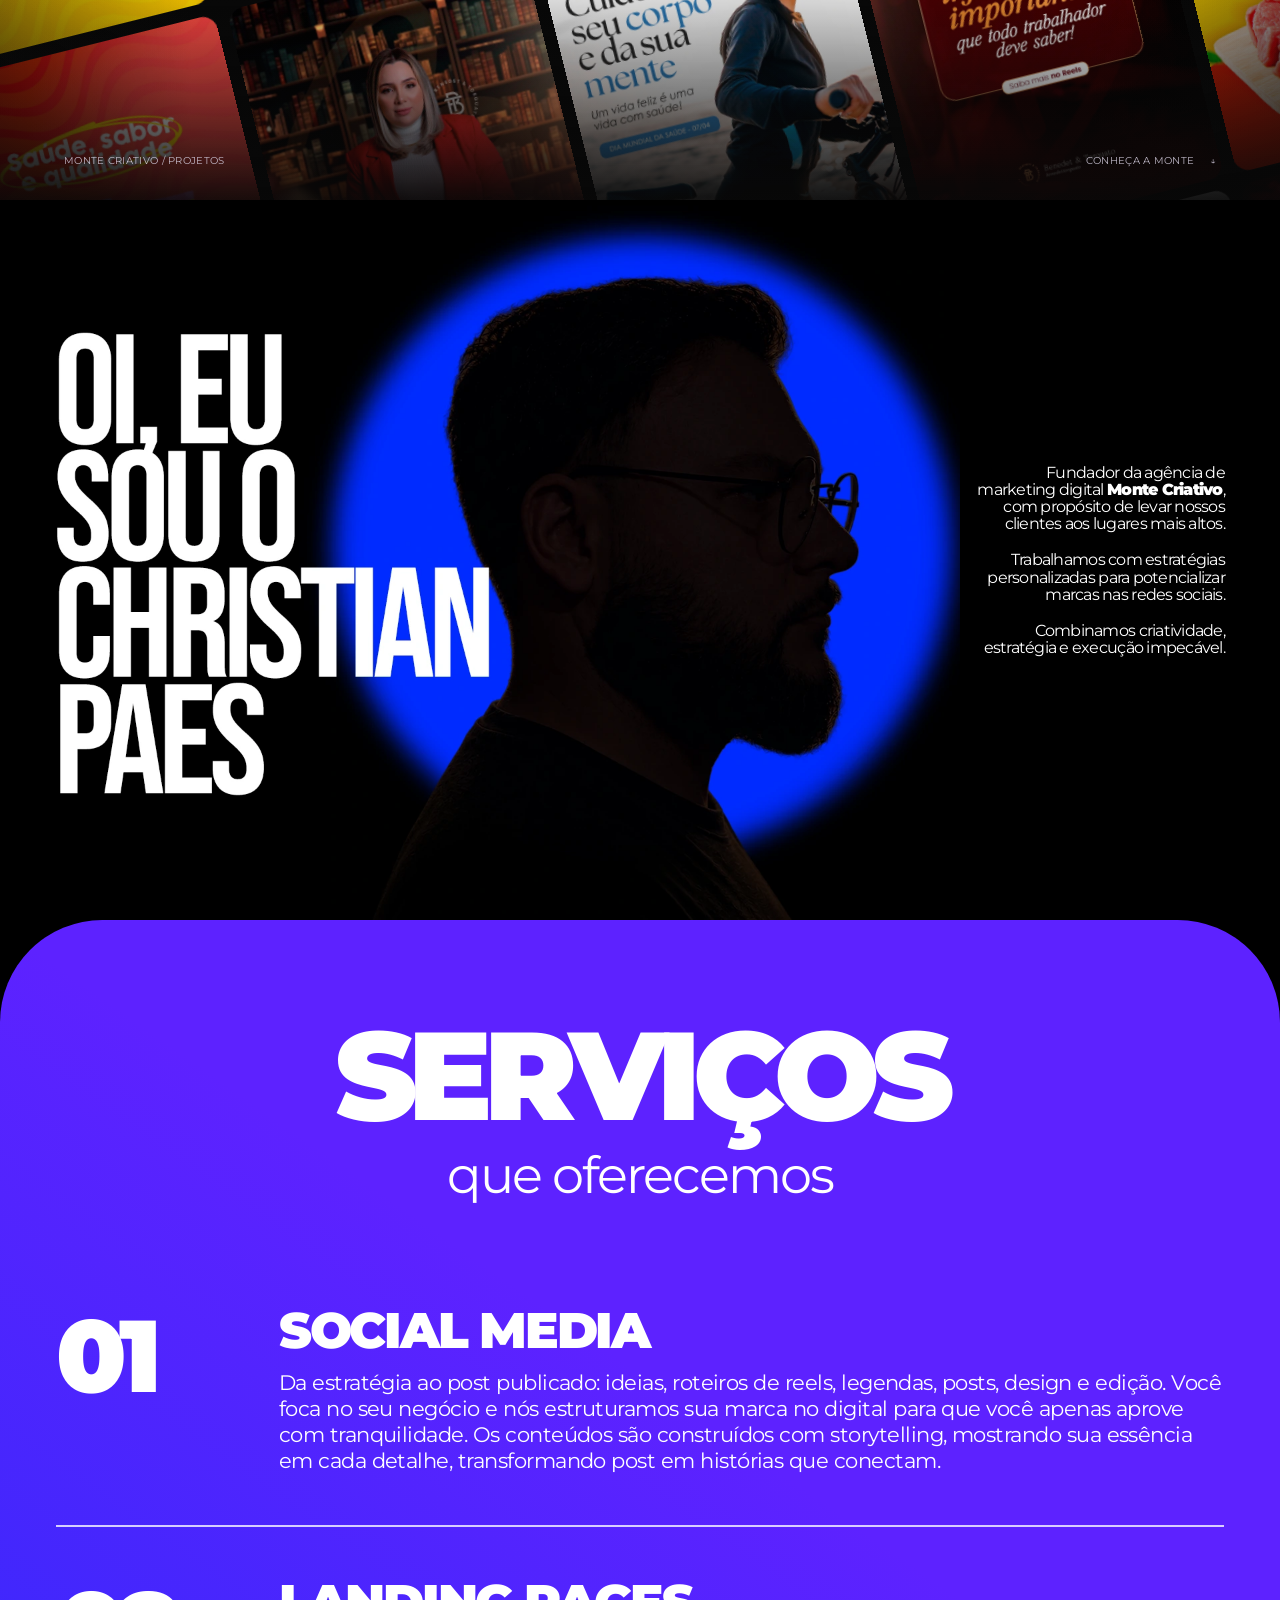
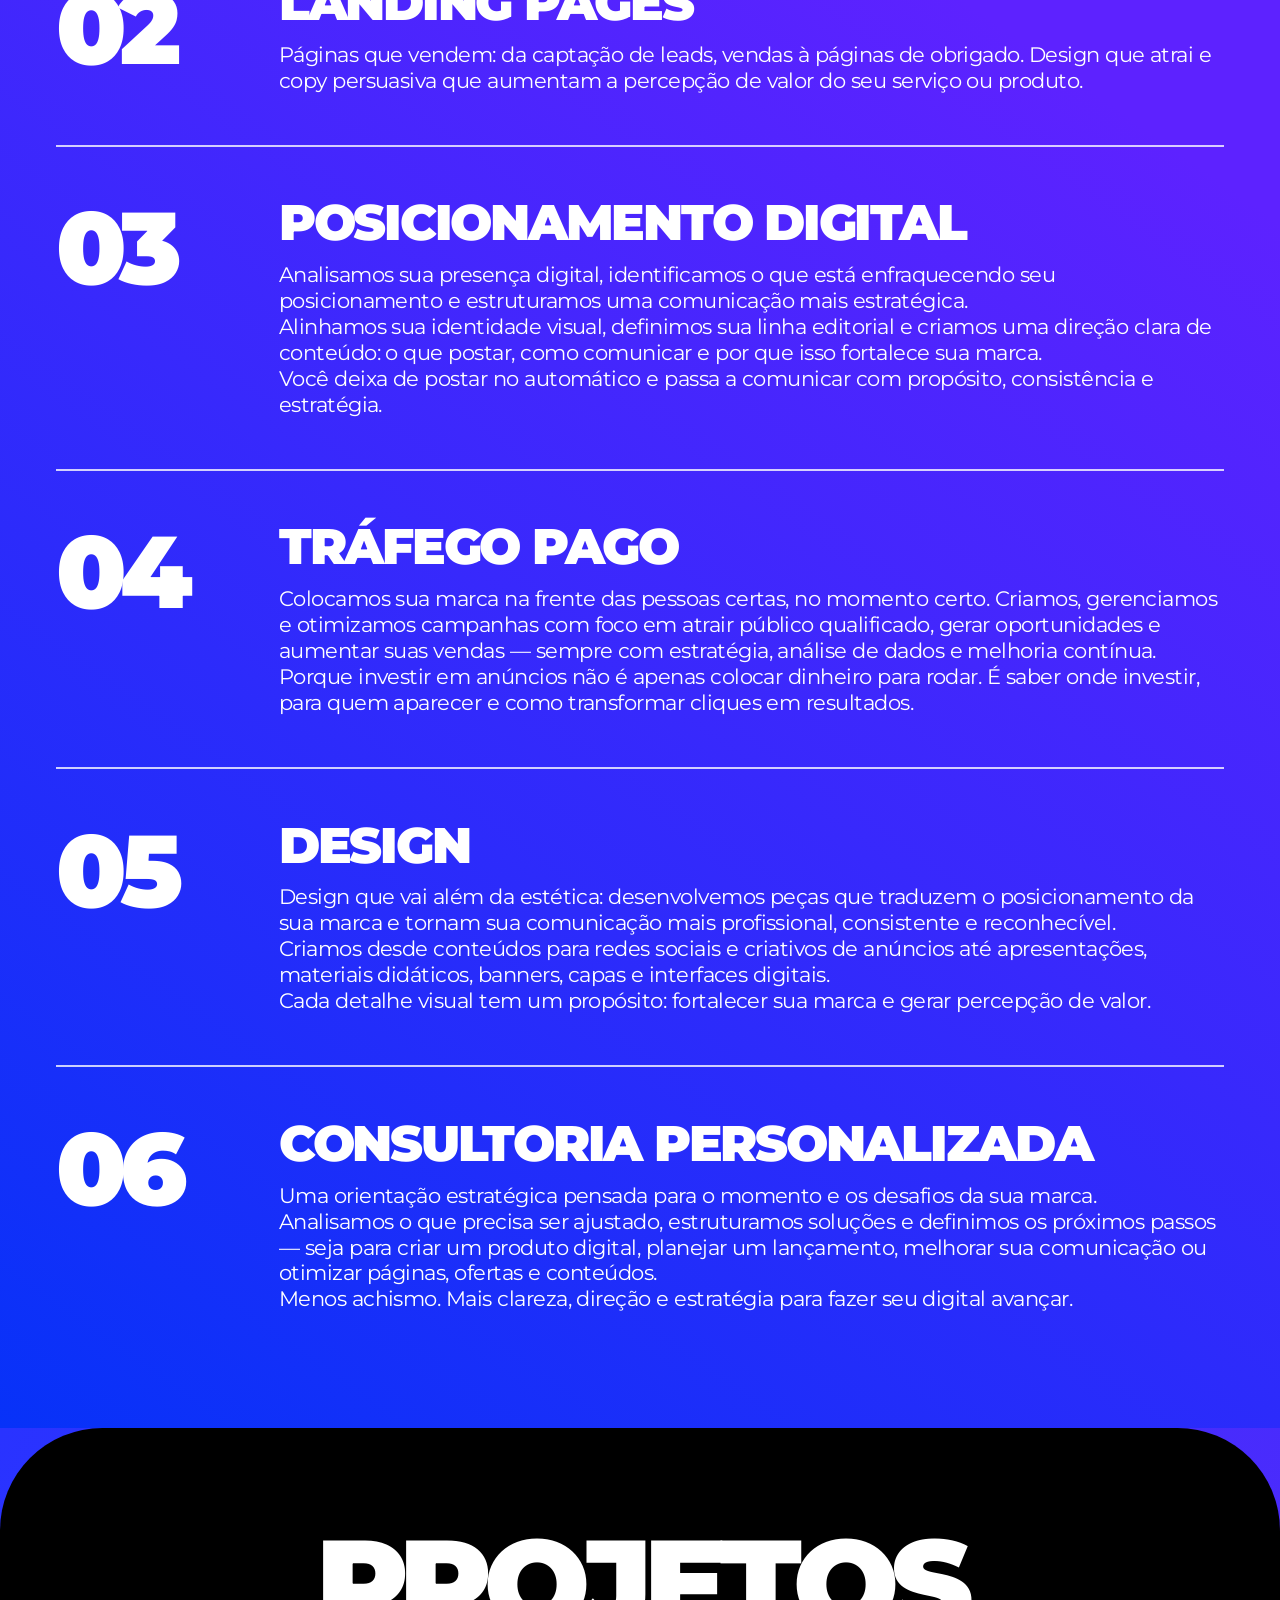
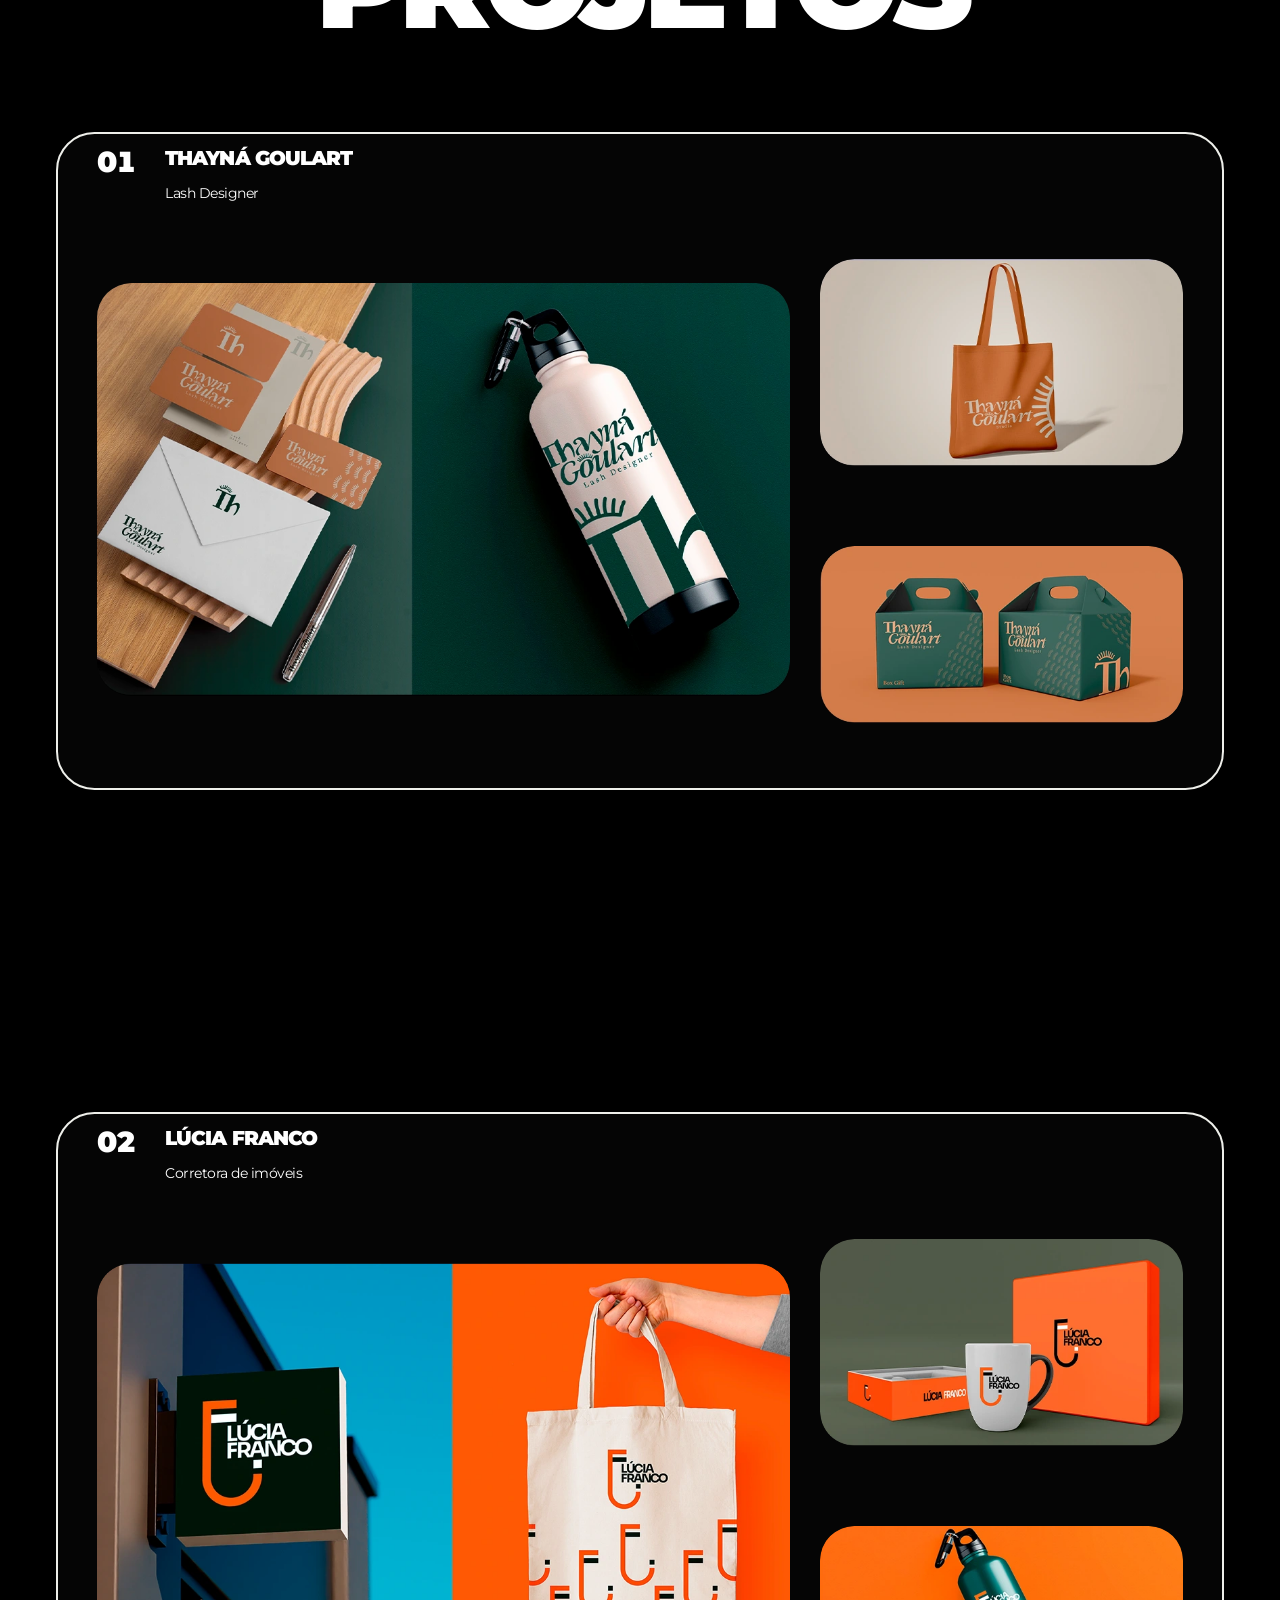
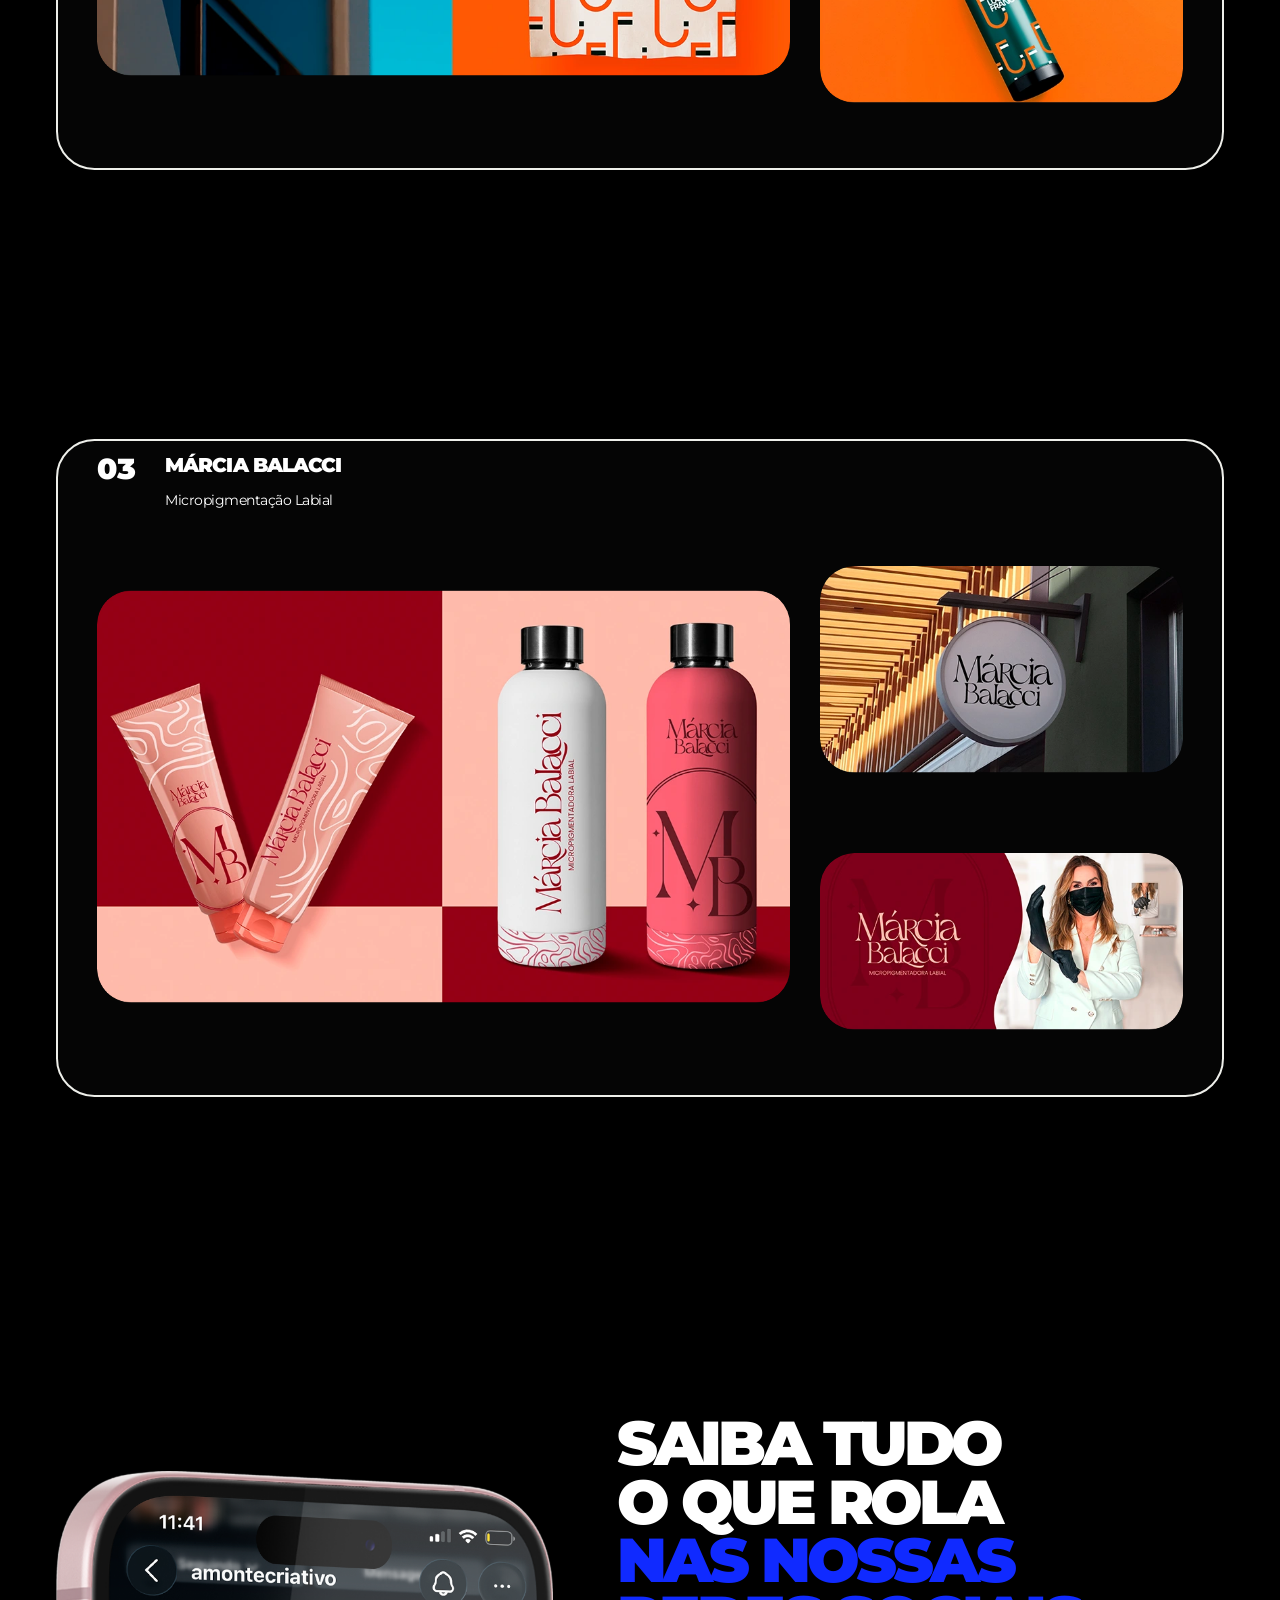
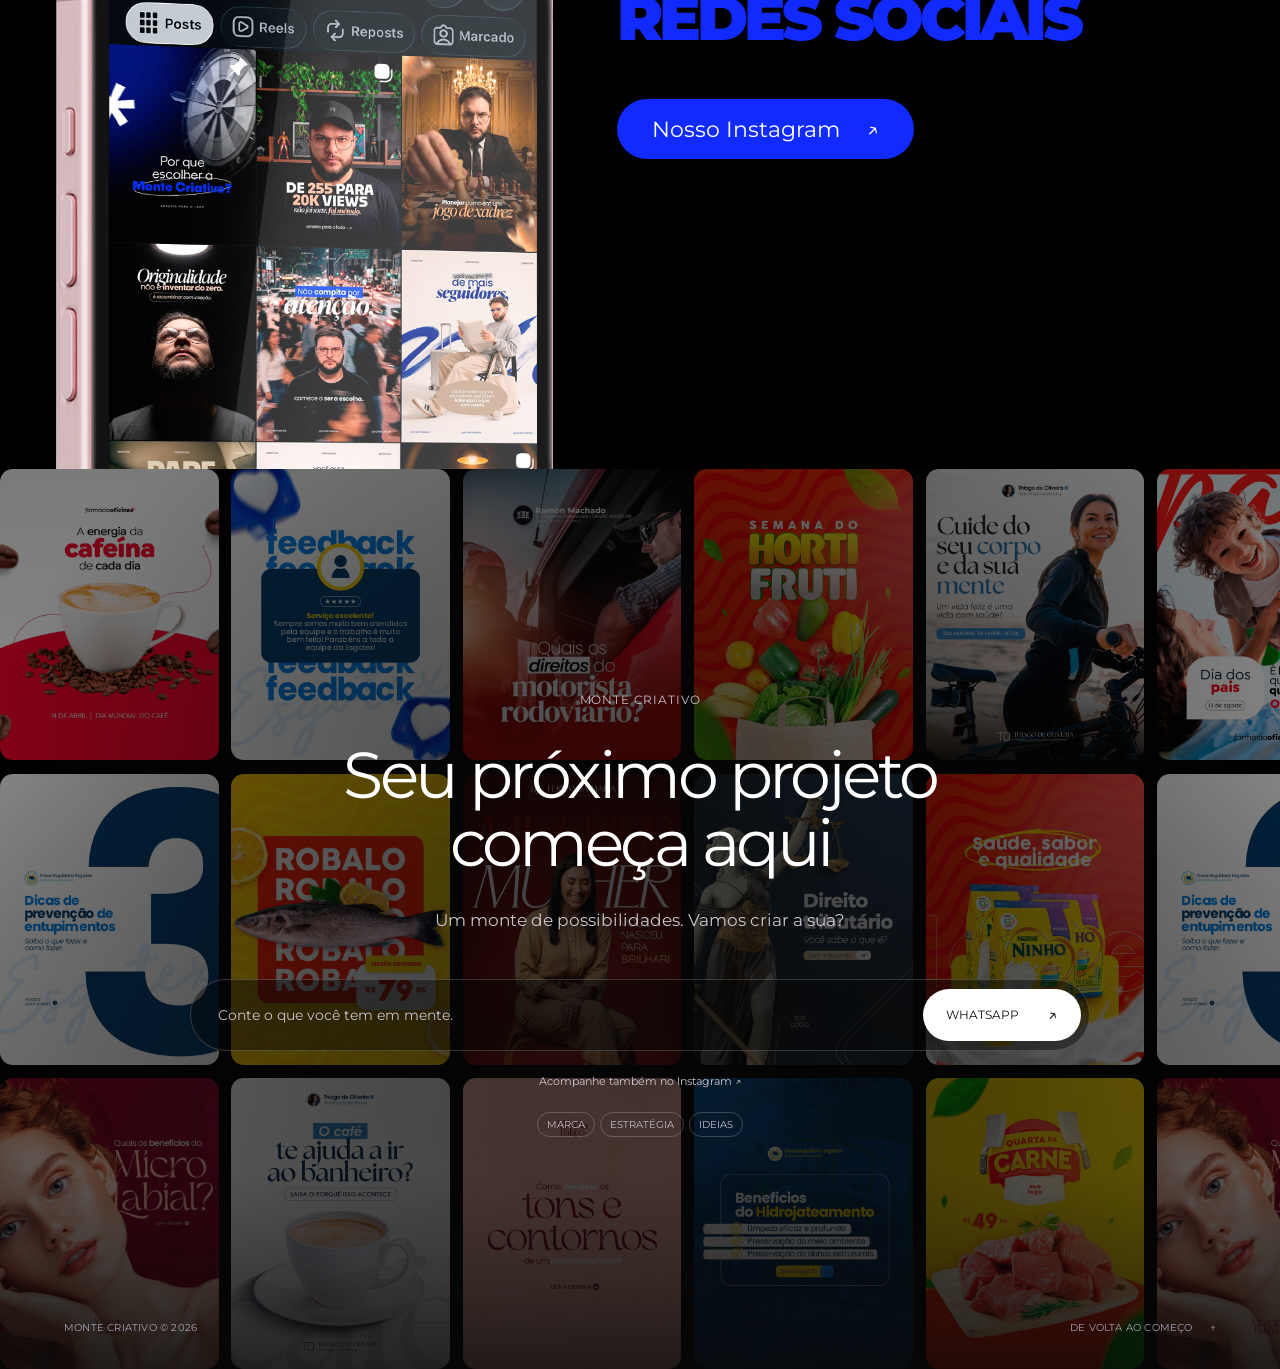
==== commit 082d8ac2: "Restaura favicon original e mantém ícone para o Google" ====
--- a/index.html
+++ b/index.html
@@ -22,7 +22,8 @@
   <meta name="twitter:title" content="Monte Criativo">
   <meta name="twitter:description" content="Criatividade com intenção, estratégia em cada movimento.">
   <meta name="twitter:image" content="https://montecriativo.com.br/assets/monte-criativo-link.jpg">
-  <link rel="icon" href="favicon.png" type="image/png" sizes="192x192">
+  <link rel="icon" href="assets/monte-favicon.svg" type="image/svg+xml" sizes="any">
+  <link rel="apple-touch-icon" href="favicon.png" sizes="192x192">
   <link rel="preload" href="assets/fonts/montserrat-regular.ttf" as="font" type="font/ttf" crossorigin>
   <link rel="preload" href="assets/fonts/noka-logo-bold.otf" as="font" type="font/otf" crossorigin>
   <link rel="preload" href="assets/hero atualizado.png" as="image" media="(min-width: 761px)">
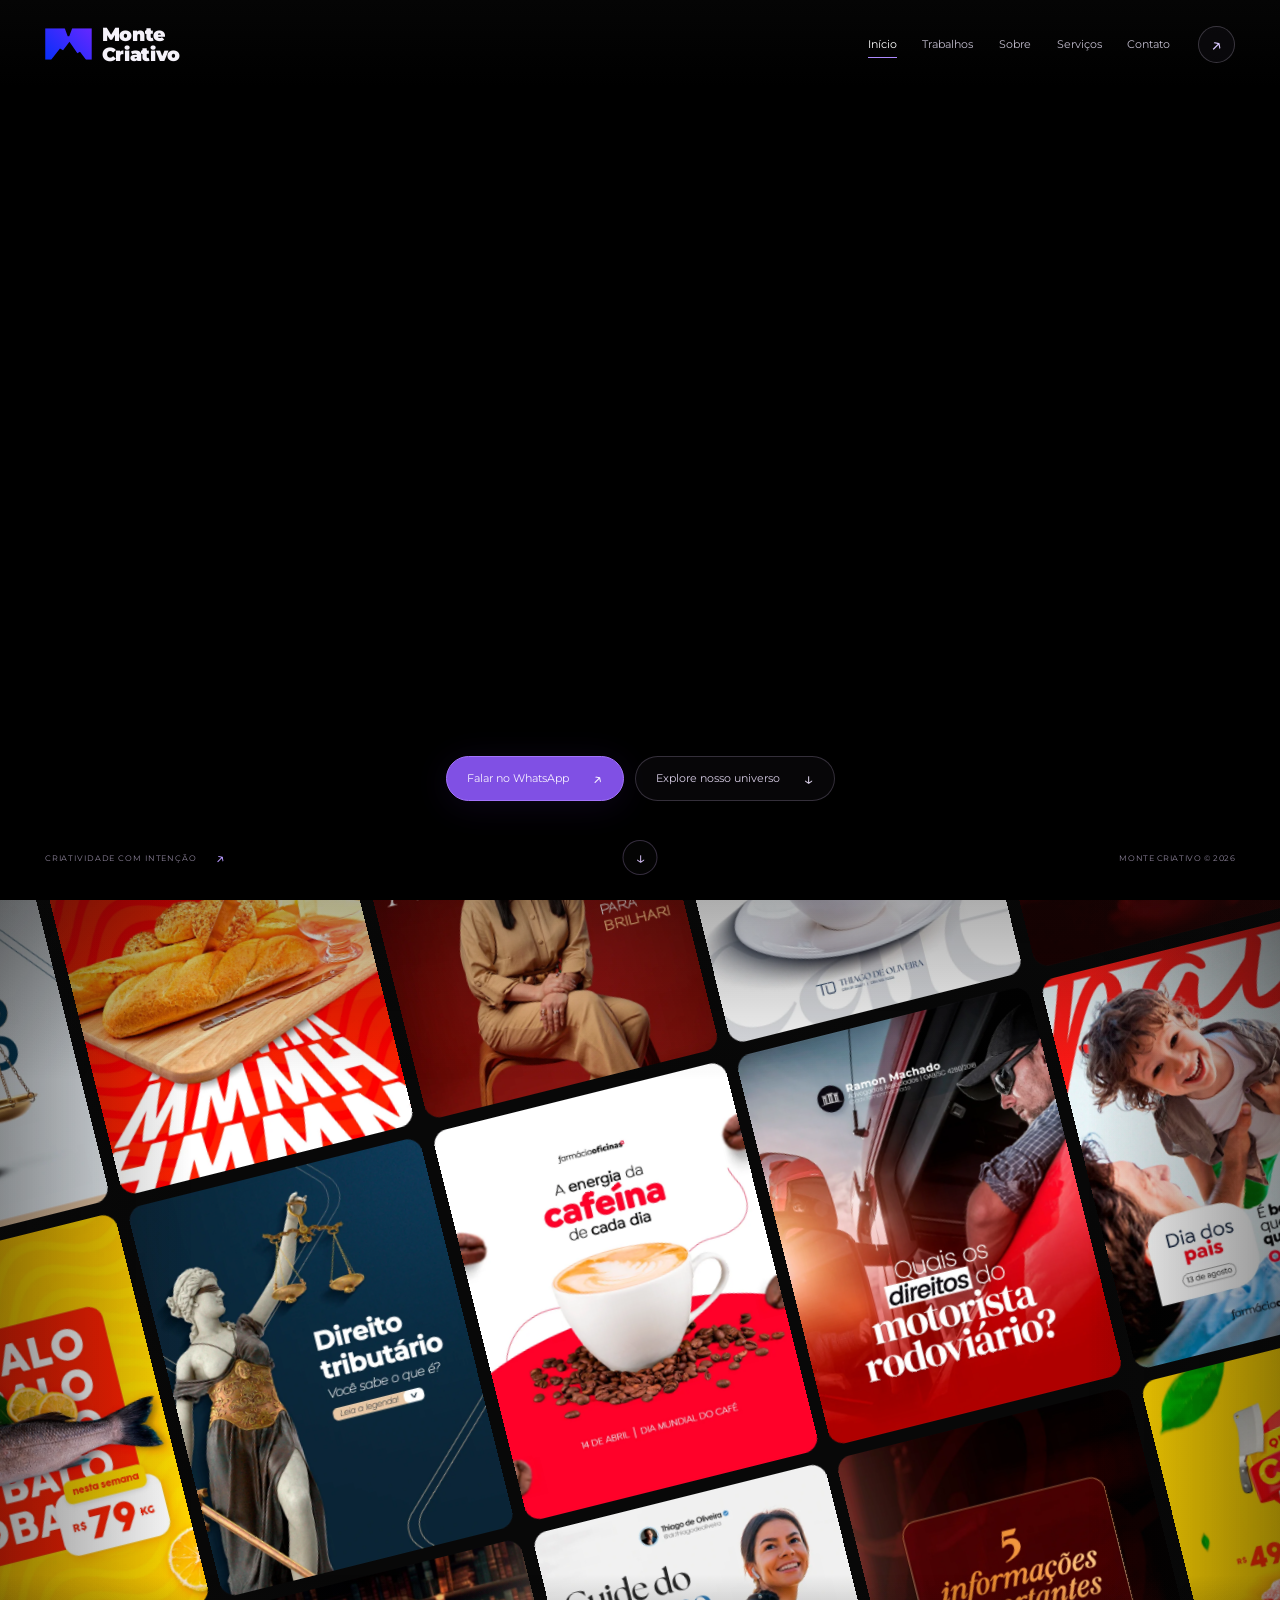
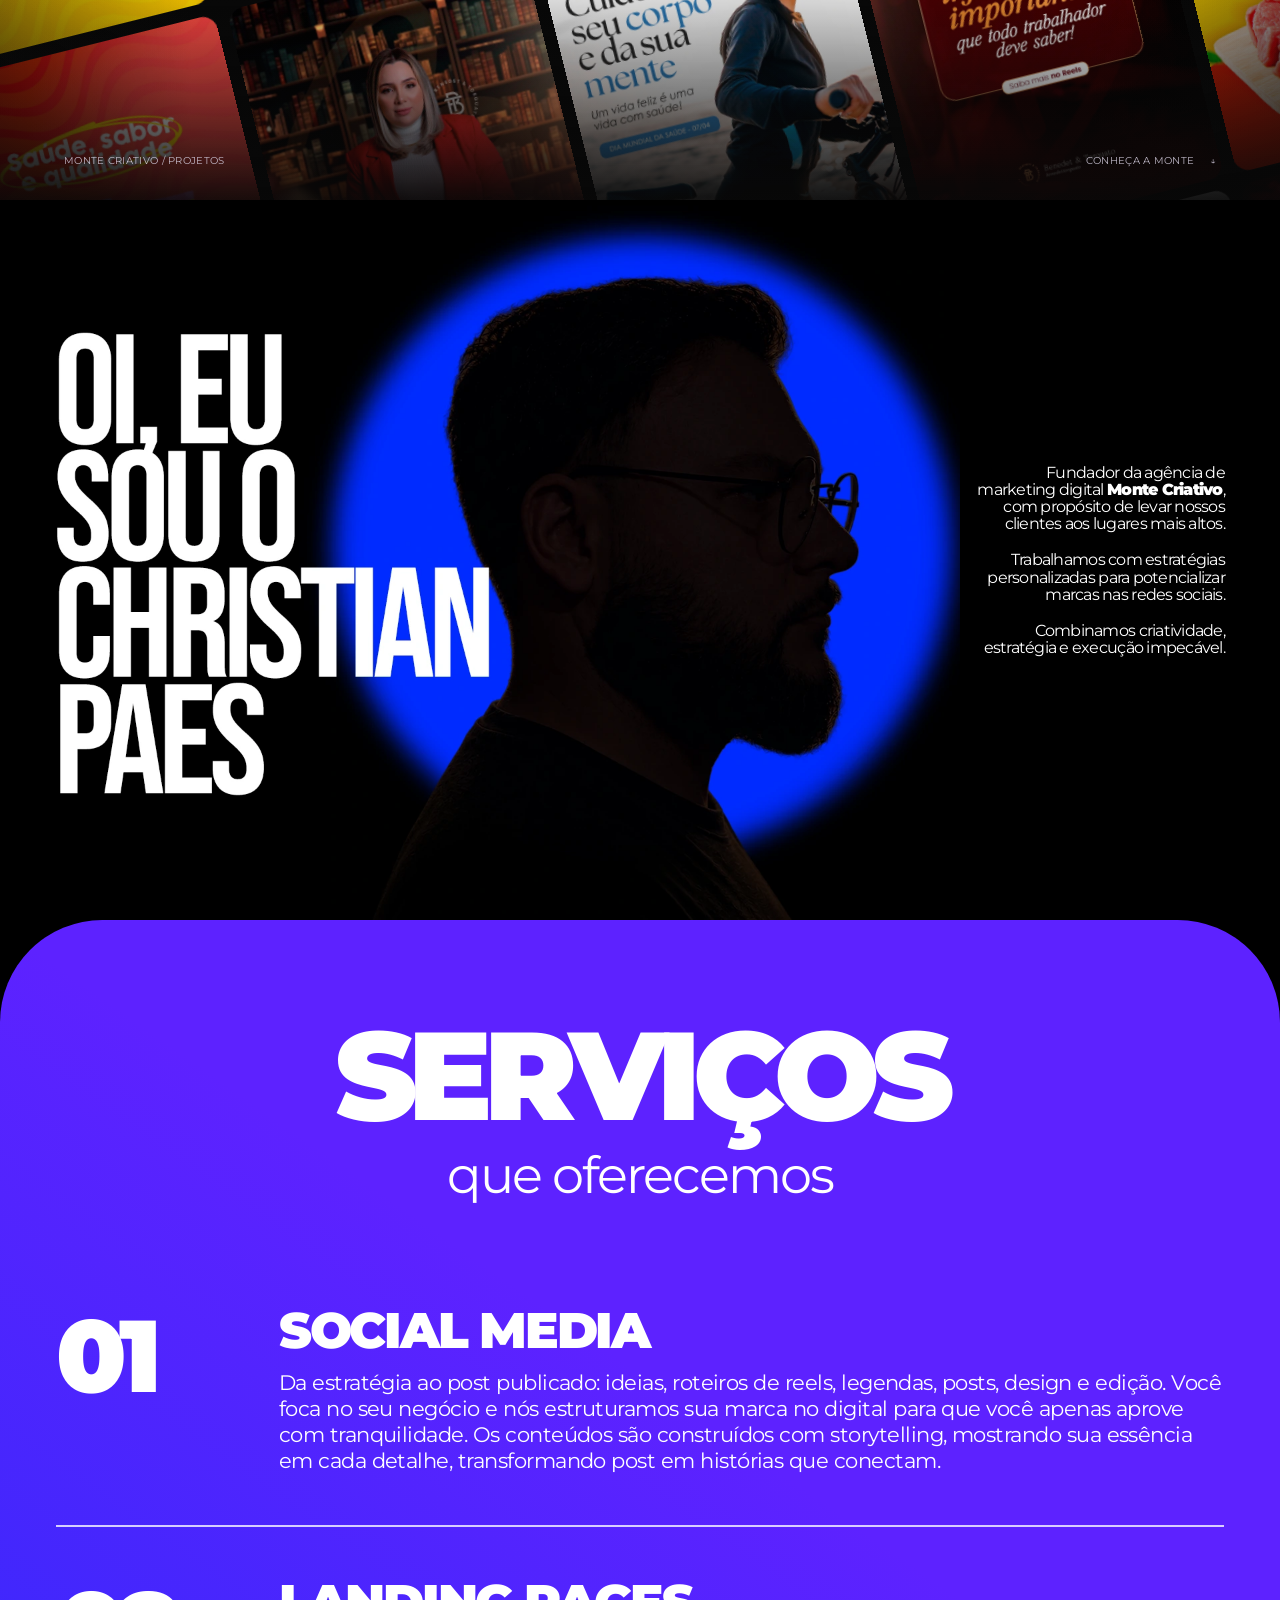
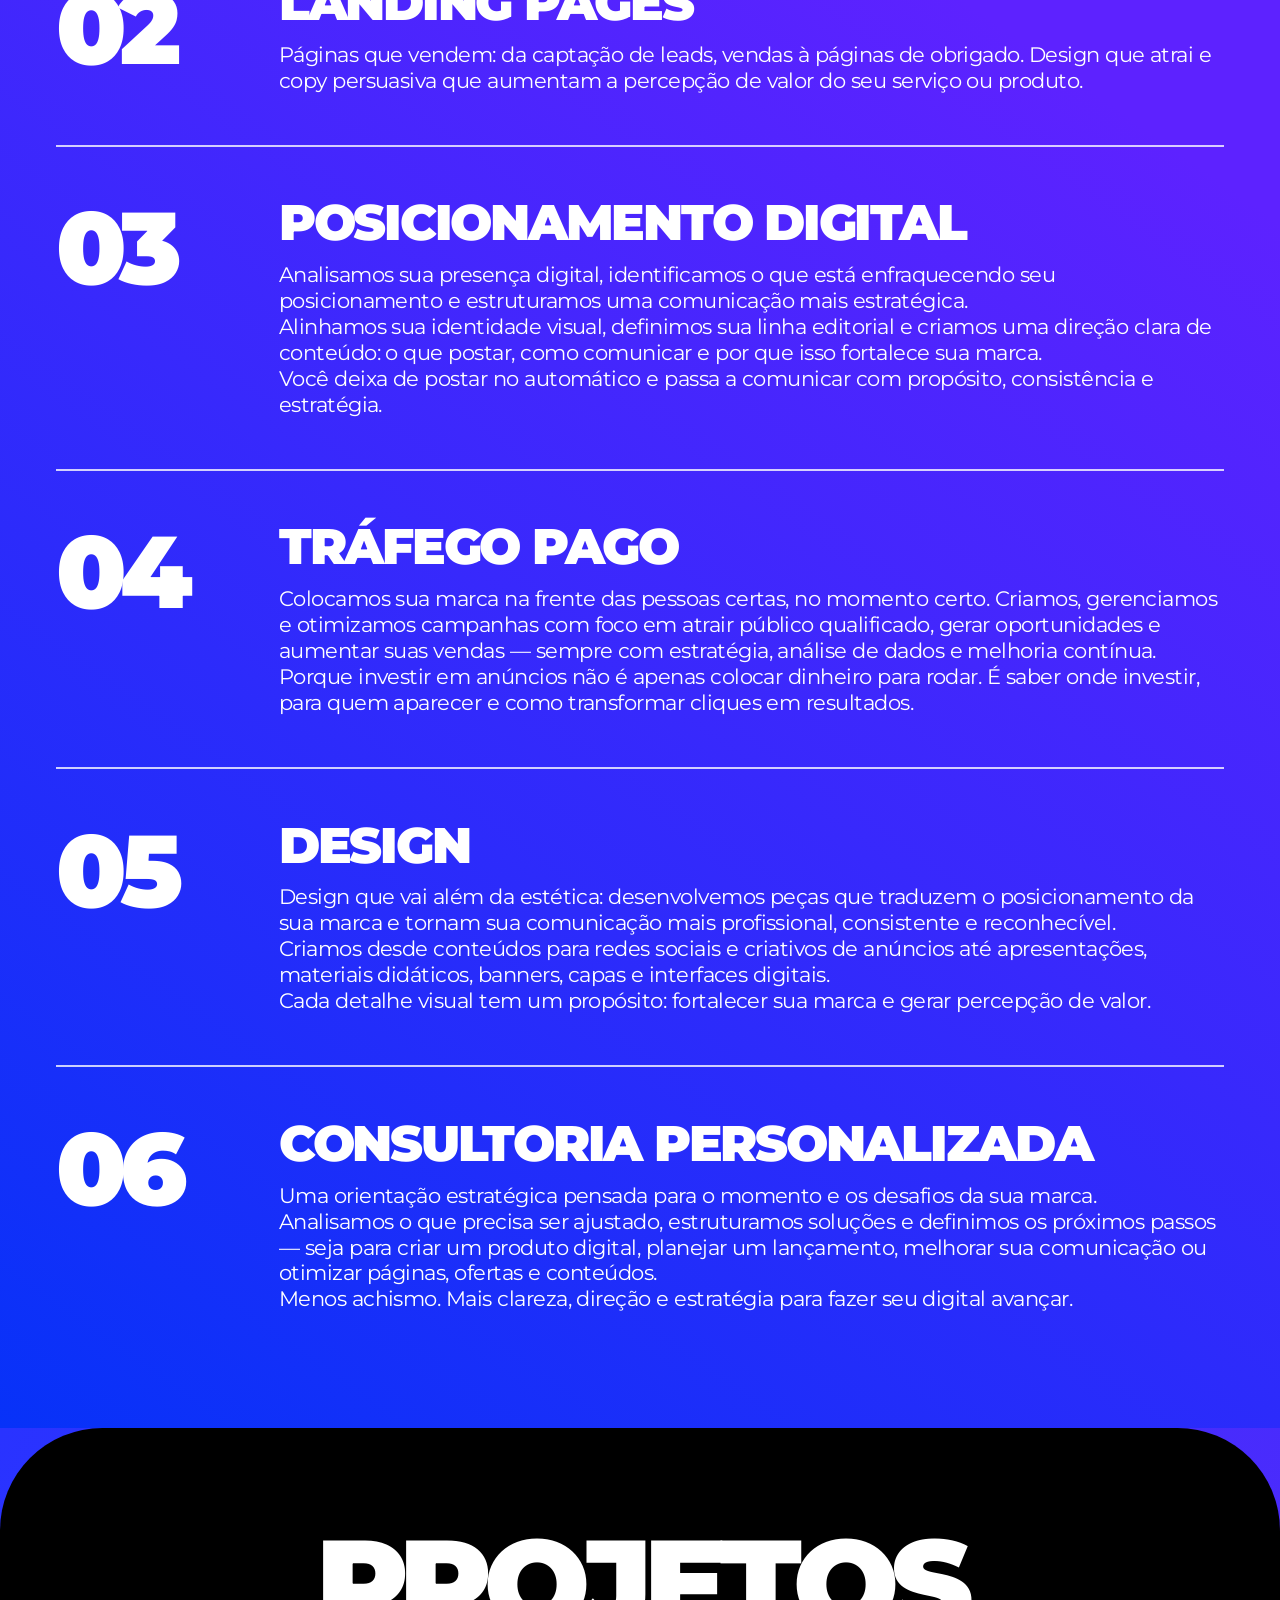
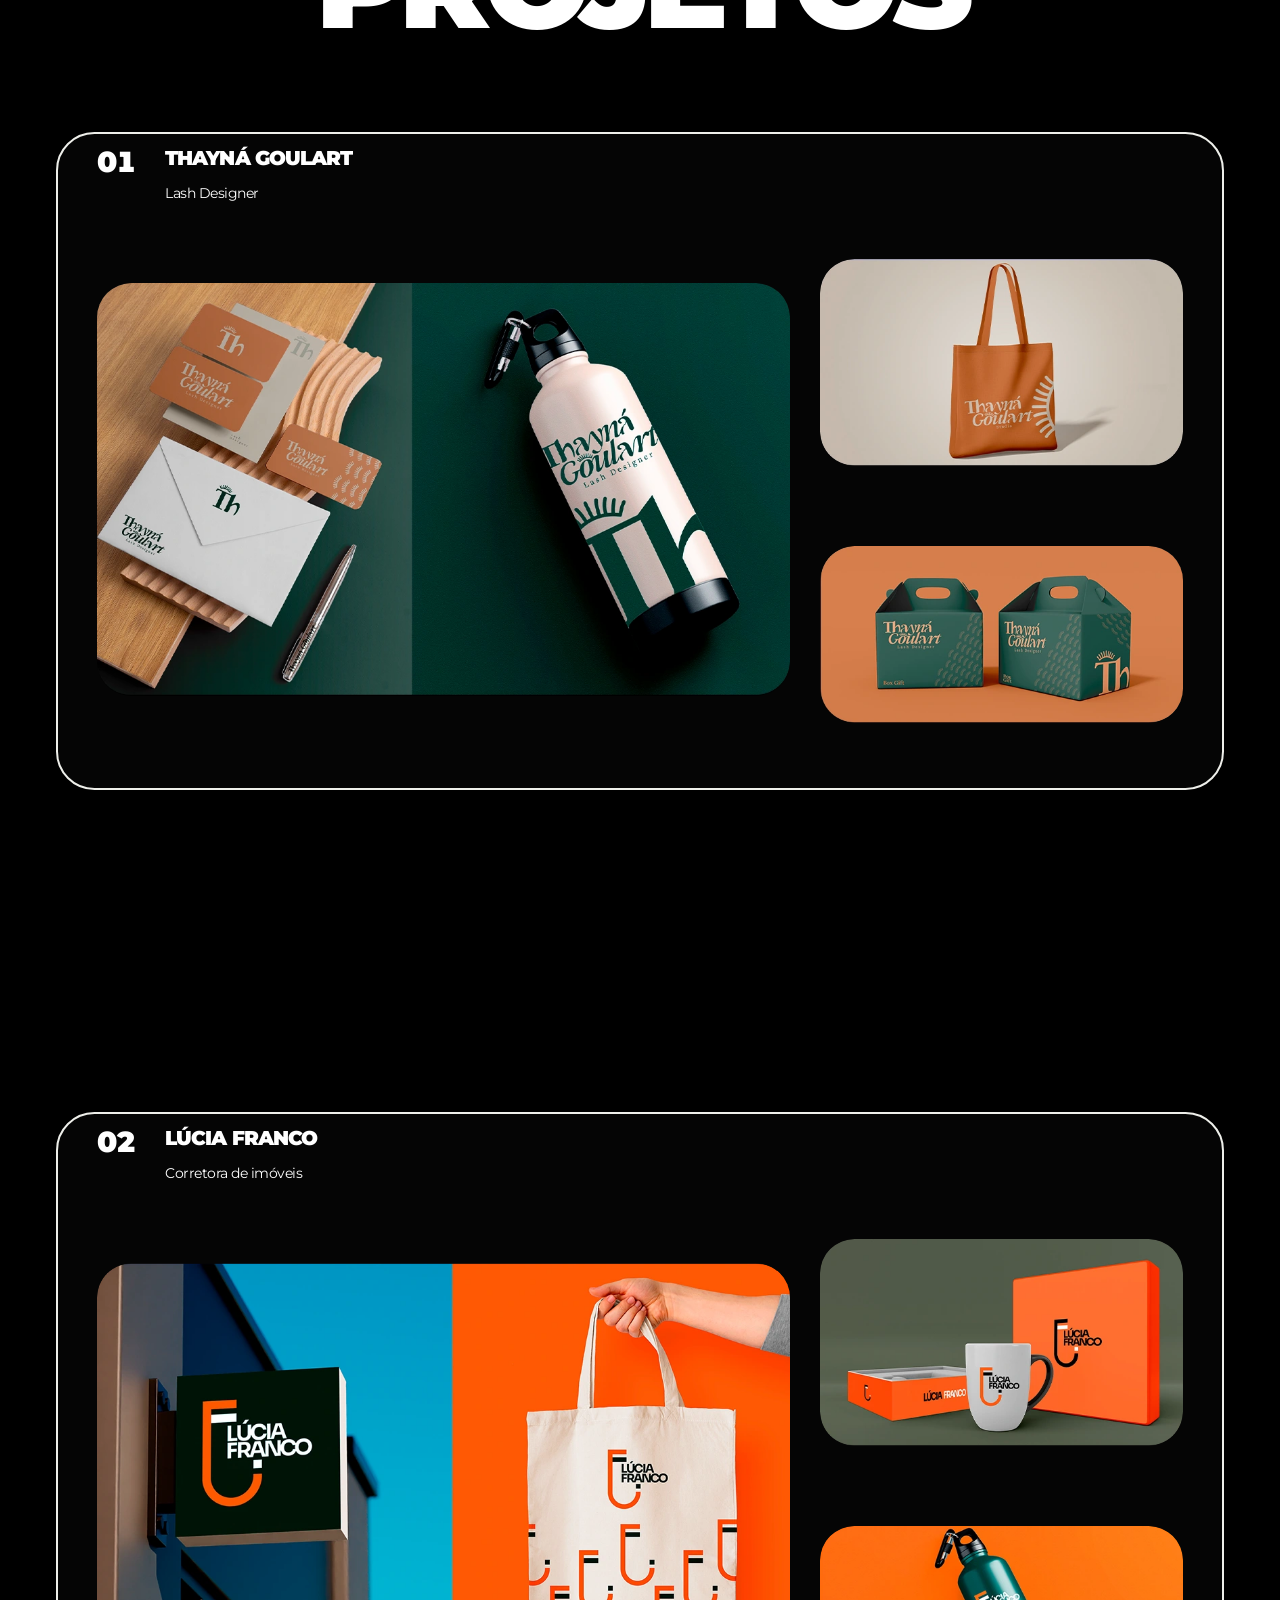
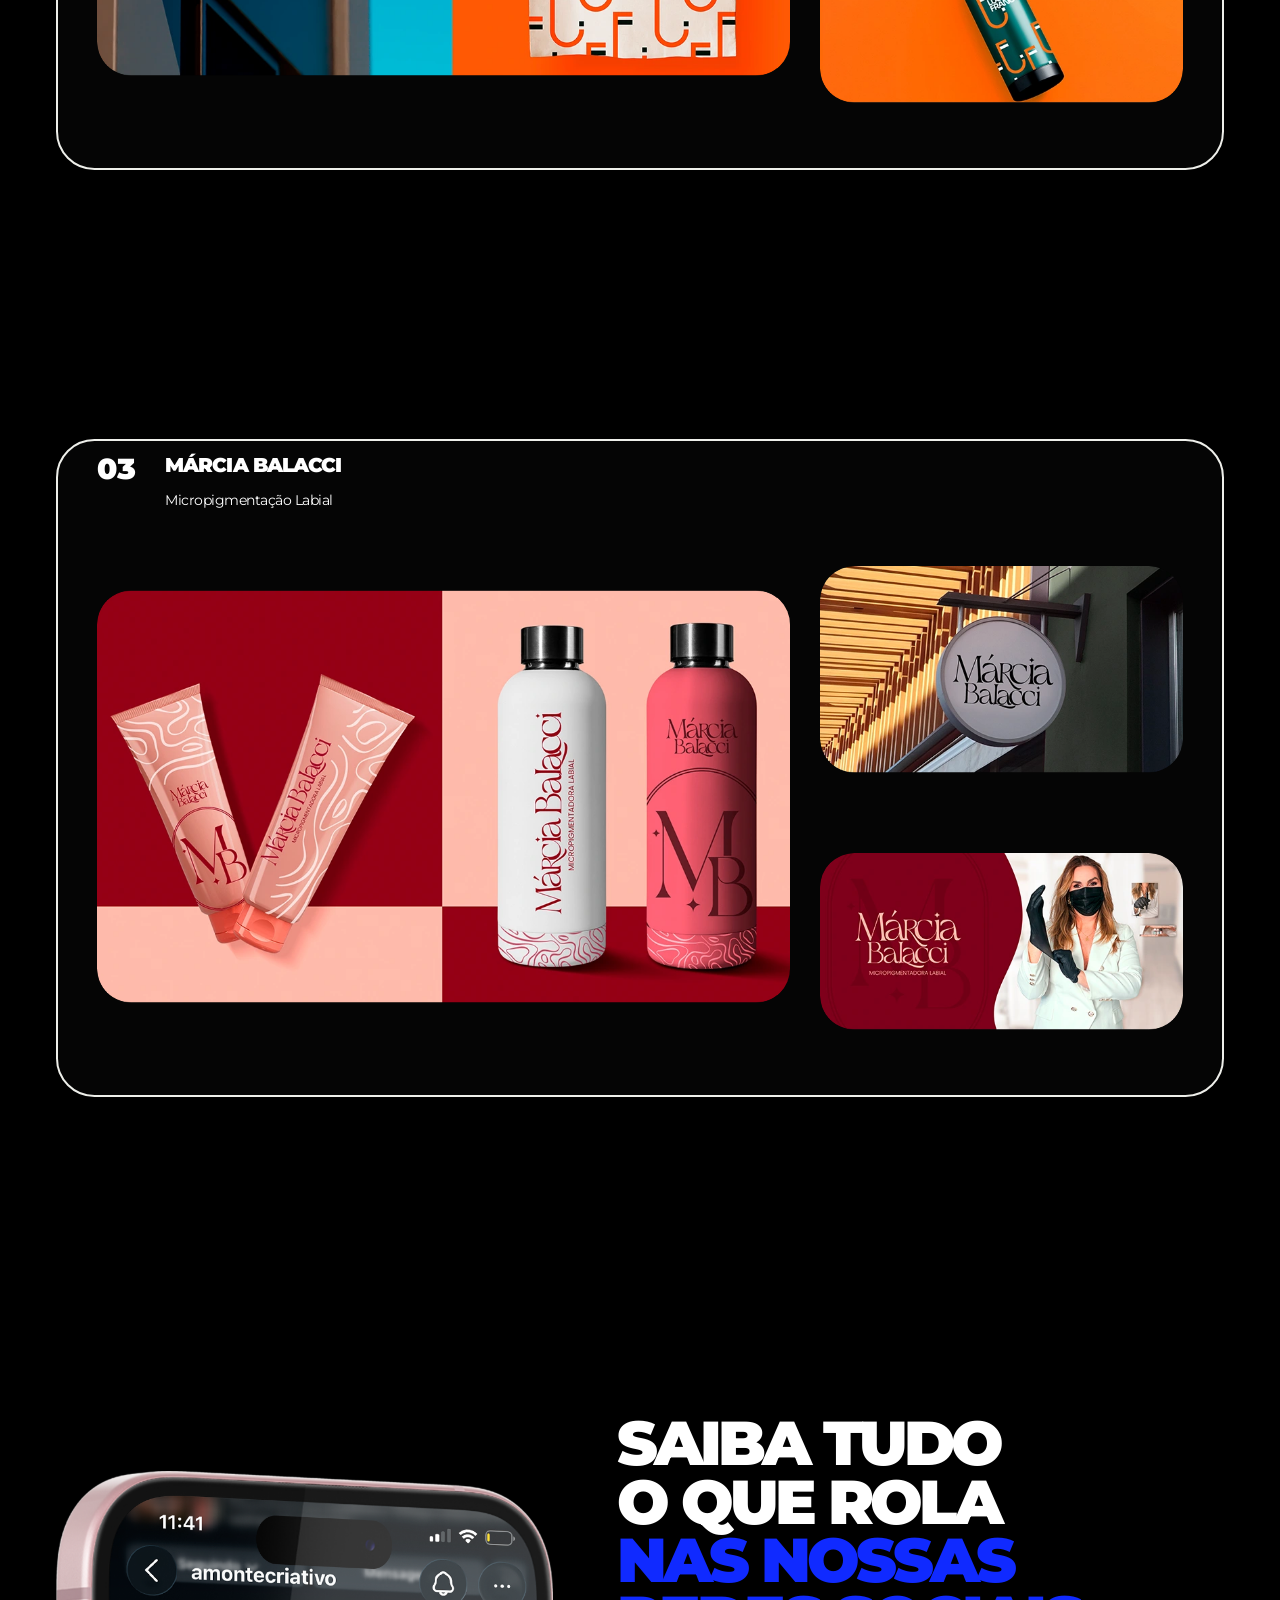
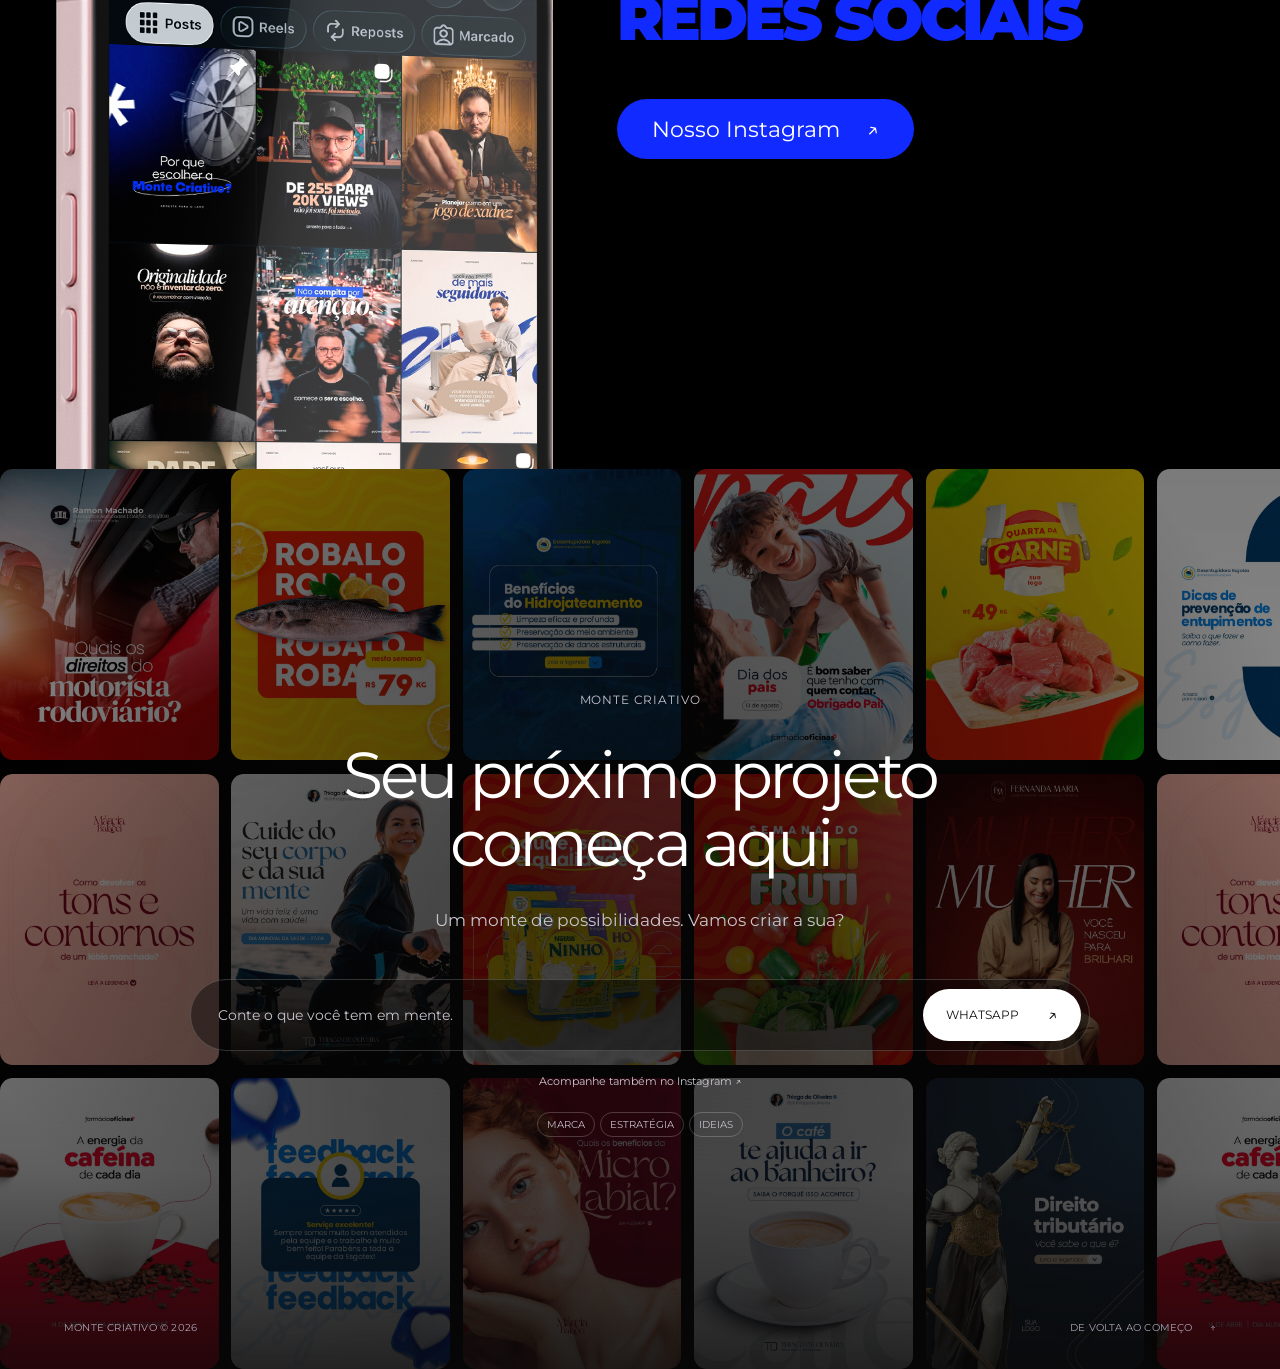
==== commit 15386358: "Usa PNG da marca como favicon da pesquisa Google" ====
--- a/index.html
+++ b/index.html
@@ -22,7 +22,7 @@
   <meta name="twitter:title" content="Monte Criativo">
   <meta name="twitter:description" content="Criatividade com intenção, estratégia em cada movimento.">
   <meta name="twitter:image" content="https://montecriativo.com.br/assets/monte-criativo-link.jpg">
-  <link rel="icon" href="assets/monte-favicon.svg" type="image/svg+xml" sizes="any">
+  <link rel="icon" href="favicon.png" type="image/png" sizes="192x192">
   <link rel="apple-touch-icon" href="favicon.png" sizes="192x192">
   <link rel="preload" href="assets/fonts/montserrat-regular.ttf" as="font" type="font/ttf" crossorigin>
   <link rel="preload" href="assets/fonts/noka-logo-bold.otf" as="font" type="font/otf" crossorigin>
